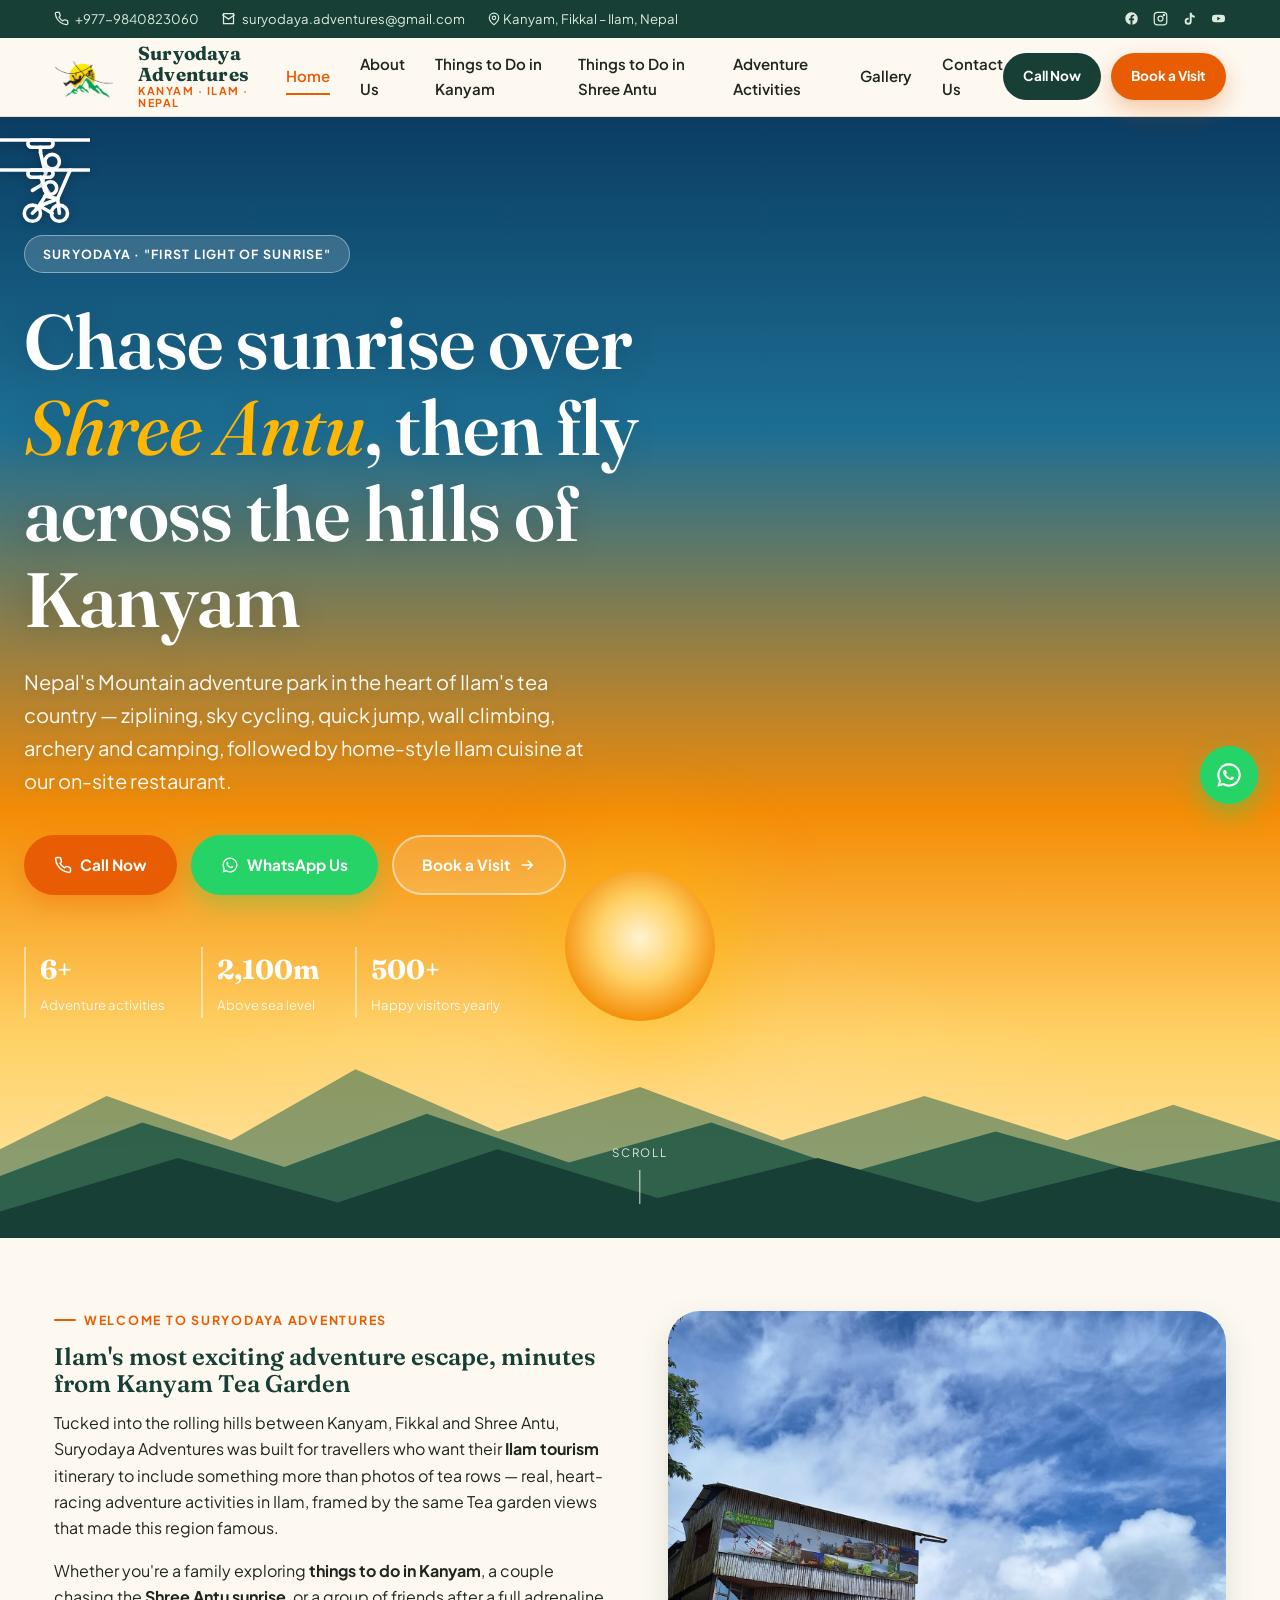
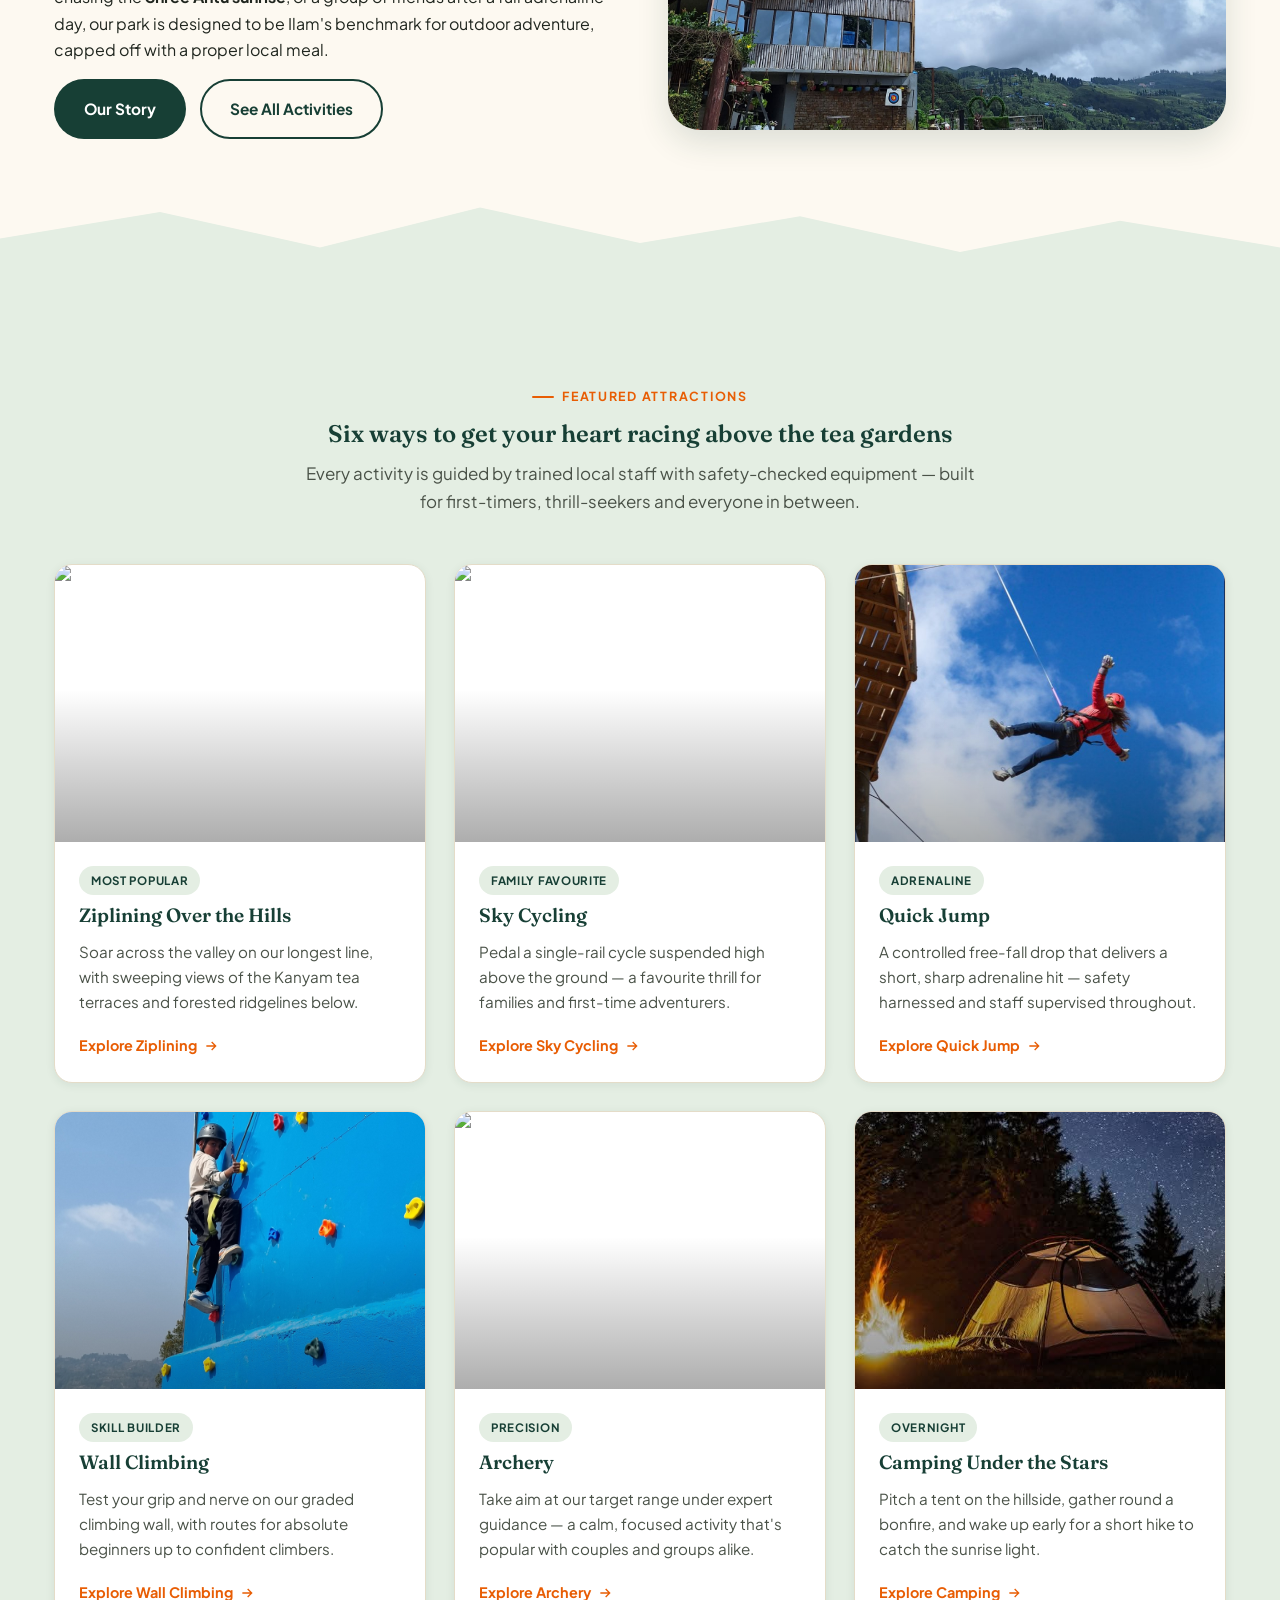
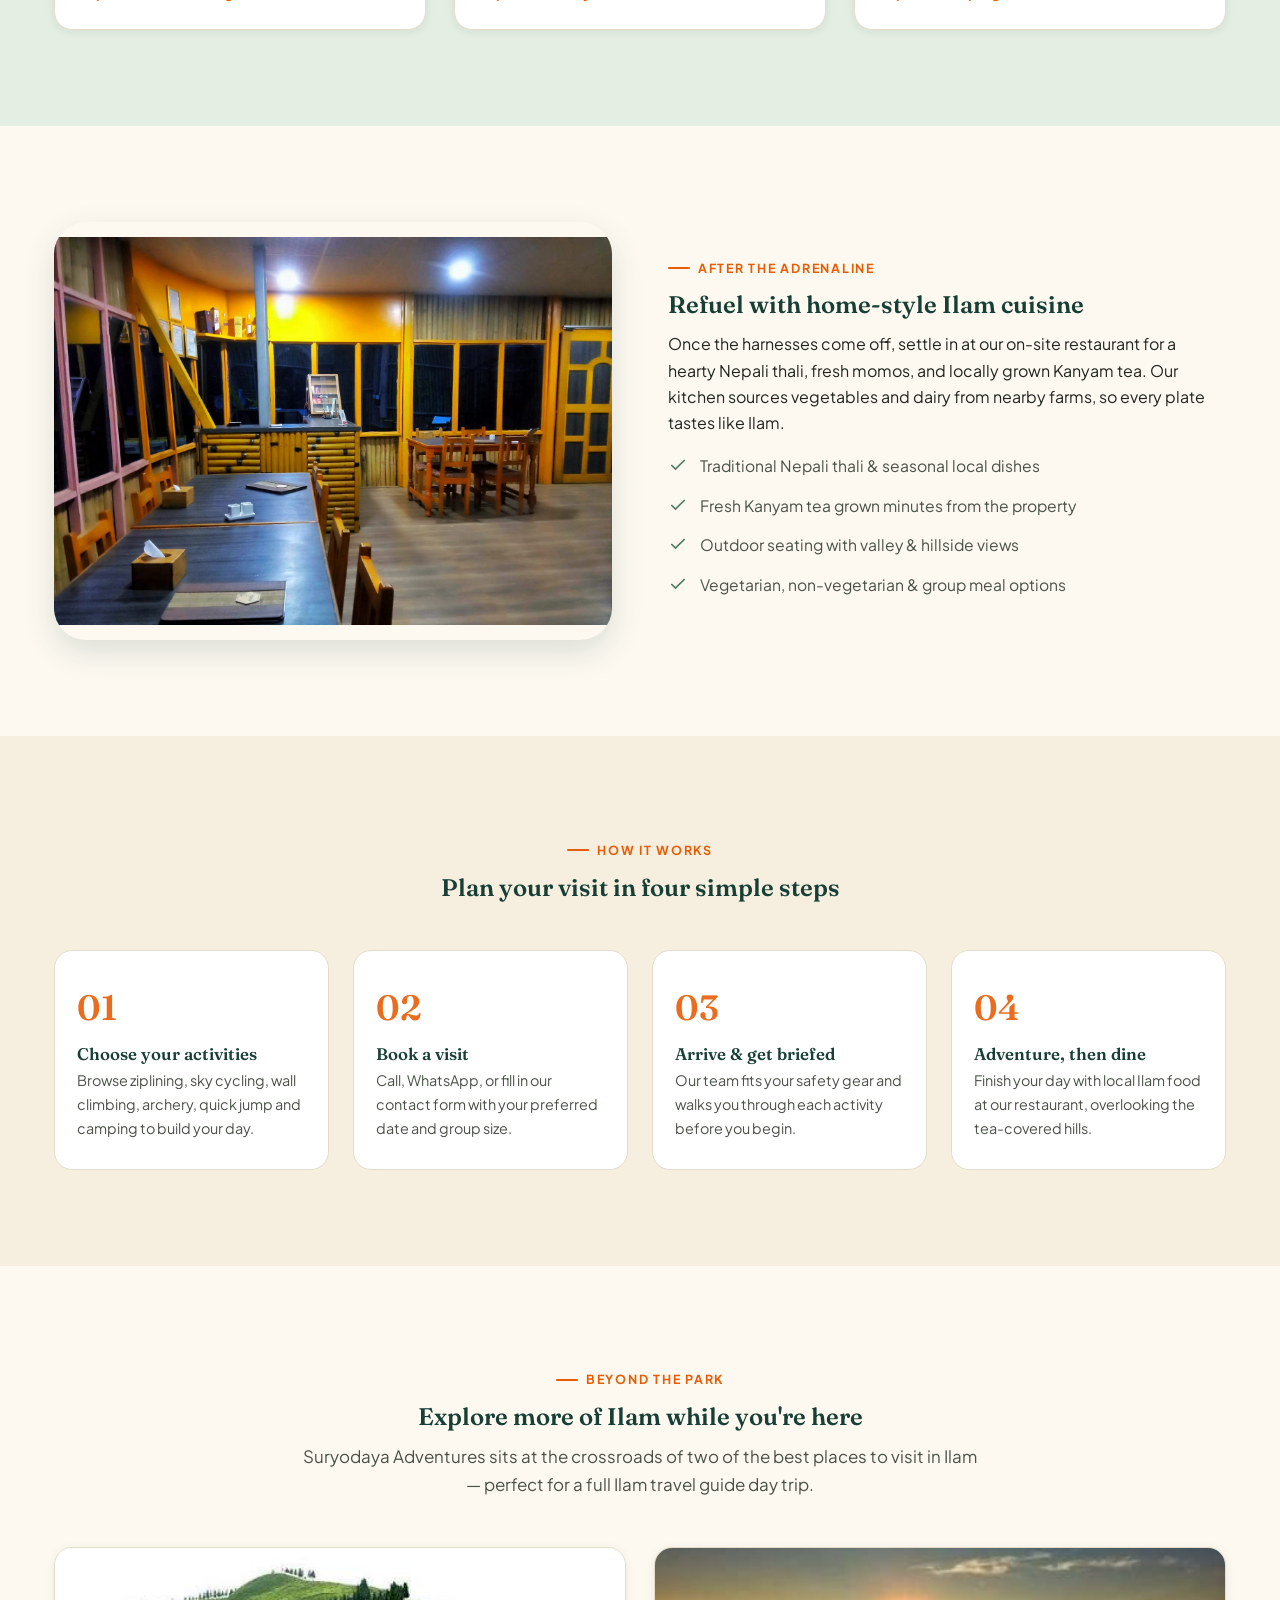
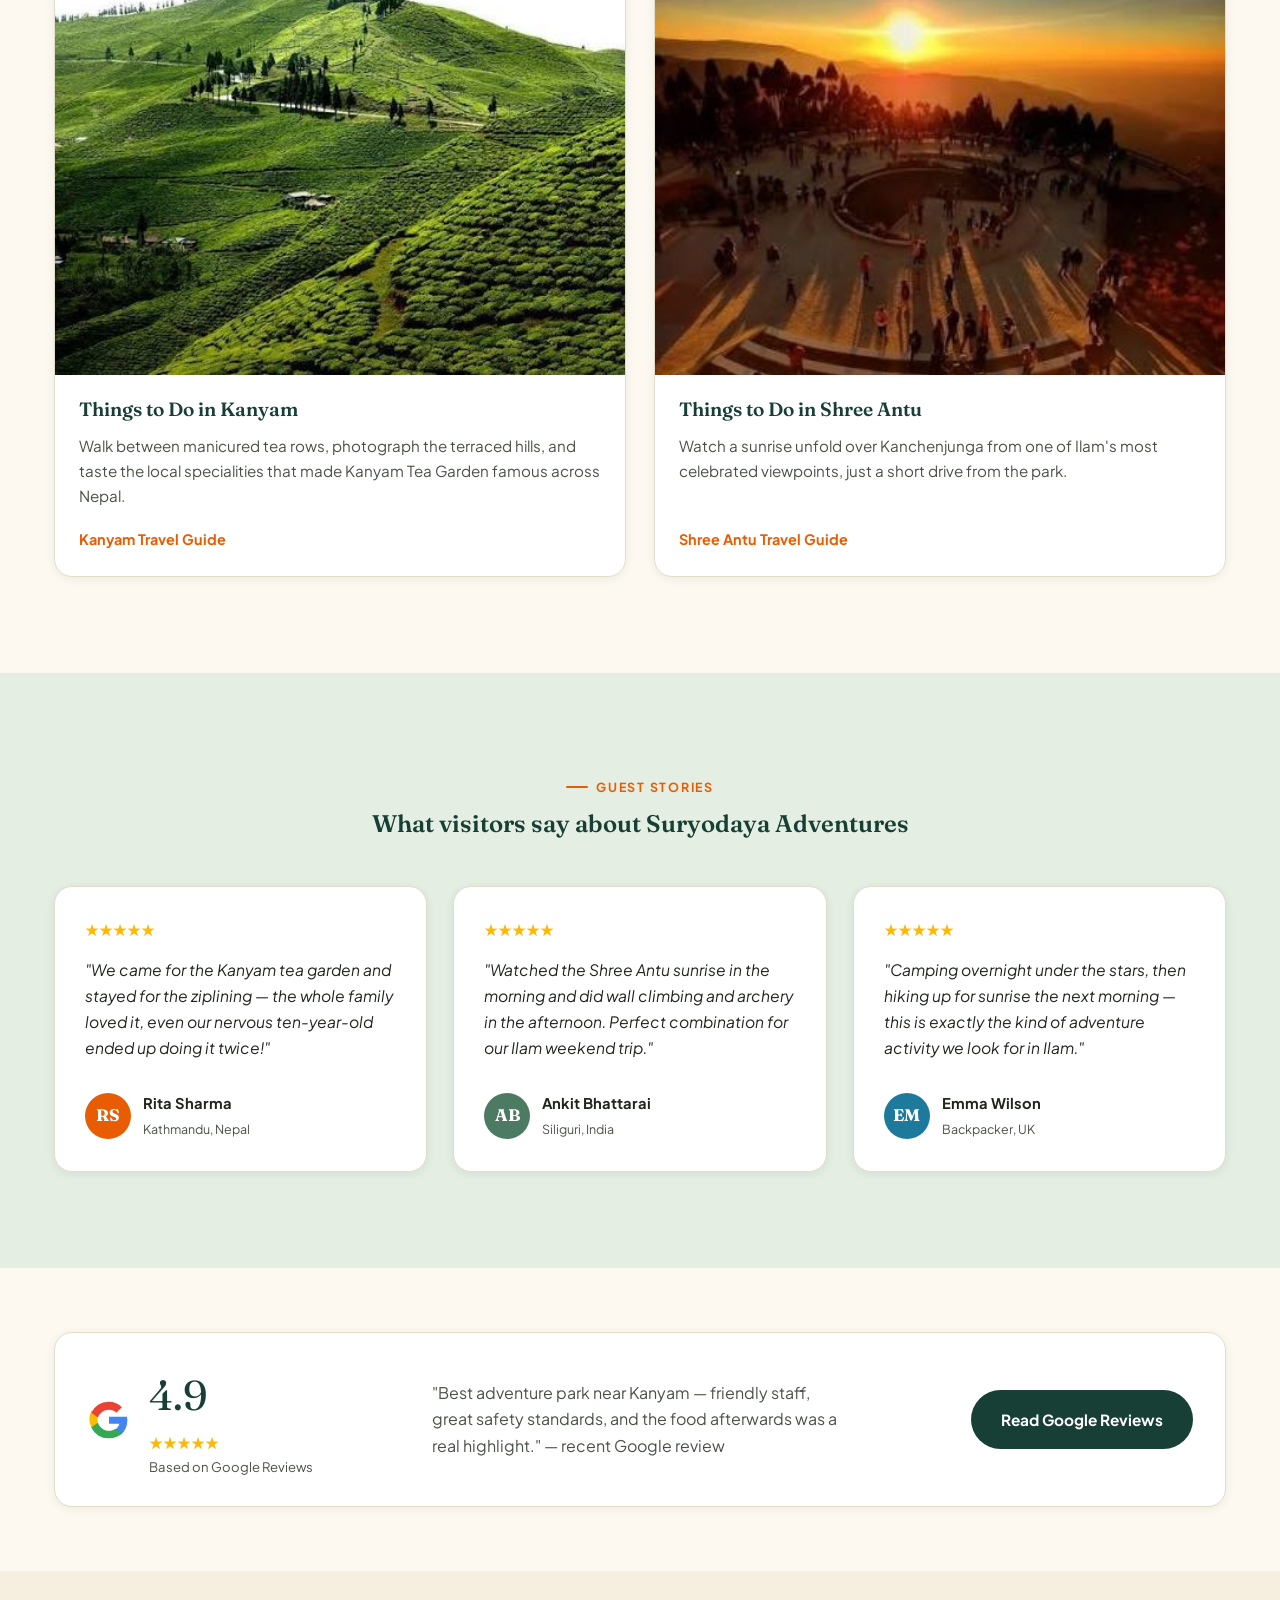
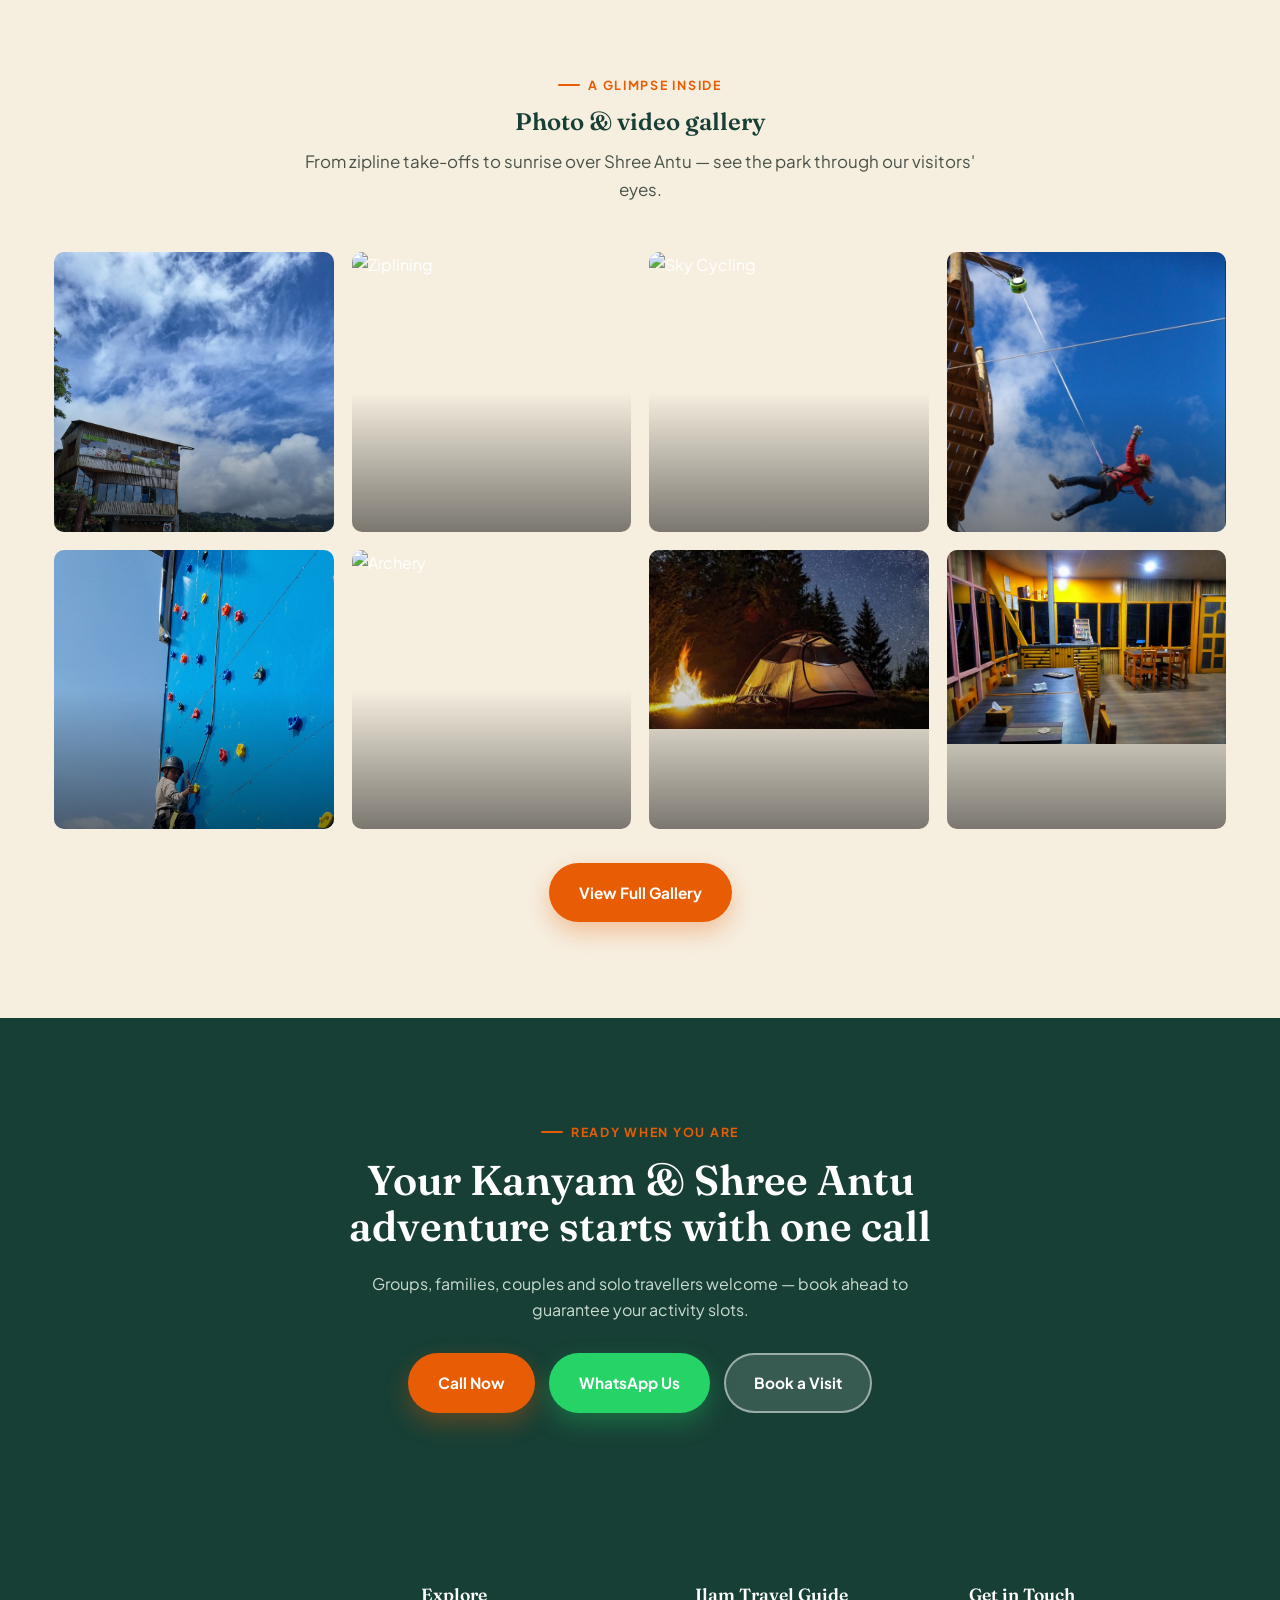
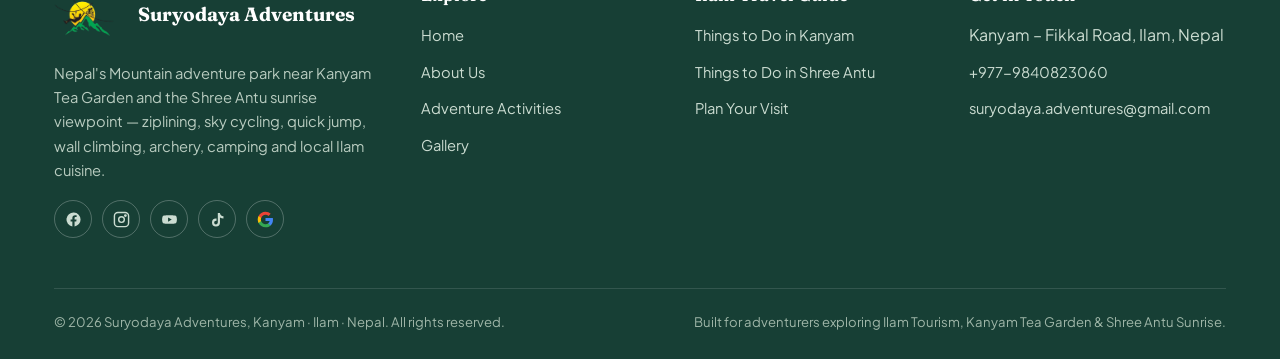
==== index.html @ 0169c782 "Add favicon and apple-touch-icon links Added multiple icon links for different sizes and types." ====
<!DOCTYPE html>
<html lang="en">
<head>
<meta charset="UTF-8">
<meta name="viewport" content="width=device-width, initial-scale=1.0">
<title>Suryodaya Adventures | Adventure Activities in Kanyam &amp; Ilam, Nepal</title>
<meta name="description" content="Suryodaya Adventures is Kanyam's adventure park near Shree Antu, Fikkal &amp; Ilam — ziplining, sky cycling, quick jump, wall climbing, archery, camping and local Ilam cuisine. Book your visit today.">
<meta name="keywords" content="Kanyam, Shree Antu, Things to do in Kanyam, Things to do in Shree Antu, Kanyam Tea Garden, Shree Antu Sunrise, Ilam Tourism, Ilam Travel Guide, Best Places to Visit in Ilam, Adventure Activities in Ilam">
<link rel="canonical" href="https://www.suryodayaadventures.com/index.html">
<meta property="og:type" content="website">
<meta property="og:title" content="Suryodaya Adventures | Ziplining, Camping &amp; Adventure Activities in Kanyam, Ilam">
<meta property="og:description" content="Nepal's Mountain adventure park near Kanyam Tea Garden and Shree Antu sunrise viewpoint. Ziplining, sky cycling, wall climbing, archery, camping and local cuisine.">
<meta property="og:image" content="images/og-cover.jpg">
<meta property="og:locale" content="en_US">
<meta name="theme-color" content="#173F35">
<link rel="icon" type="image/png" sizes="32x32" href="Logo.png">
<link rel="icon" type="image/png" sizes="16x16" href="Logo.png">
<link rel="apple-touch-icon" href="Logo.png">
<link rel="stylesheet" href="style.css">
<script type="application/ld+json">
{
  "@context": "https://schema.org",
  "@type": "TouristAttraction",
  "name": "Suryodaya Adventures",
  "description": "Adventure park near Kanyam offering ziplining, sky cycling, quick jump, wall climbing, archery and camping, with an on-site restaurant serving local Ilam cuisine.",
  "url": "https://www.suryodayaadventures.com/",
  "image": "https://www.suryodayaadventures.com/images/og-cover.jpg",
  "address": {
    "@type": "PostalAddress",
    "streetAddress": "Kanyam - Fikkal Road",
    "addressLocality": "Kanyam, Fikkal",
    "addressRegion": "Ilam",
    "postalCode": "57200",
    "addressCountry": "NP"
  },
  "telephone": "+977-9840823060",
  "sameAs": [
    "https://www.facebook.com/SZA.Ilam",
    "https://www.instagram.com/suryodaya_adventures/",
    "https://www.youtube.com/@suryodaya.adventures",
    "https://www.tiktok.com/@suryodayaadventure",
    "https://maps.app.goo.gl/yzUekhzRrkxqk5xPA"
  ]
}
</script>
</head>
<body>

<!-- ============ TOPBAR ============ -->
<div class="topbar">
  <div class="container">
    <div class="topbar-left">
      <a href="tel:+9779840823060"><svg viewBox="0 0 24 24" fill="none" stroke="currentColor" stroke-width="2"><path d="M22 16.92v3a2 2 0 0 1-2.18 2 19.79 19.79 0 0 1-8.63-3.07 19.5 19.5 0 0 1-6-6 19.79 19.79 0 0 1-3.07-8.67A2 2 0 0 1 4.11 2h3a2 2 0 0 1 2 1.72c.13.96.36 1.9.68 2.81a2 2 0 0 1-.45 2.11L8.09 9.91a16 16 0 0 0 6 6l1.27-1.27a2 2 0 0 1 2.11-.45c.91.32 1.85.55 2.81.68A2 2 0 0 1 22 16.92z"/></svg> +977-9840823060</a>
      <a href="mailto:suryodaya.adventures@gmail.com"><svg viewBox="0 0 24 24" fill="none" stroke="currentColor" stroke-width="2"><path d="M4 4h16v16H4z"/><path d="m22 6-10 7L2 6"/></svg> suryodaya.adventures@gmail.com</a>
      <span><svg viewBox="0 0 24 24" fill="none" stroke="currentColor" stroke-width="2" style="width:14px;height:14px;vertical-align:-2px;"><path d="M20 10c0 6-8 12-8 12s-8-6-8-12a8 8 0 0 1 16 0Z"/><circle cx="12" cy="10" r="3"/></svg> Kanyam, Fikkal – Ilam, Nepal</span>
    </div>
    <div class="topbar-social">
      <a href="https://www.facebook.com/SZA.Ilam" aria-label="Facebook" target="_blank" rel="noopener"><svg viewBox="0 0 24 24" fill="currentColor"><path d="M22 12a10 10 0 1 0-11.6 9.9v-7H7.9V12h2.5V9.8c0-2.5 1.5-3.9 3.8-3.9 1.1 0 2.2.2 2.2.2v2.4h-1.3c-1.2 0-1.6.8-1.6 1.6V12h2.8l-.4 2.9h-2.4v7A10 10 0 0 0 22 12Z"/></svg></a>
      <a href="https://www.instagram.com/suryodaya_adventures/" aria-label="Instagram" target="_blank" rel="noopener"><svg viewBox="0 0 24 24" fill="none" stroke="currentColor" stroke-width="2"><rect x="2" y="2" width="20" height="20" rx="5"/><circle cx="12" cy="12" r="4"/><circle cx="17.5" cy="6.5" r="1"/></svg></a>
      <a href="https://www.tiktok.com/@suryodayaadventure" aria-label="TikTok" target="_blank" rel="noopener"><svg viewBox="0 0 24 24" fill="currentColor"><path d="M16.6 5.82c-.7-.77-1.13-1.77-1.13-2.87h-3.02v13.44a2.6 2.6 0 0 1-2.6 2.5 2.6 2.6 0 0 1-2.6-2.6 2.6 2.6 0 0 1 2.6-2.6c.27 0 .53.04.78.11V10.7a5.6 5.6 0 0 0-.78-.05A5.63 5.63 0 0 0 4.24 16.3a5.63 5.63 0 0 0 5.63 5.63 5.63 5.63 0 0 0 5.63-5.63V9.02a8.44 8.44 0 0 0 4.93 1.58V7.58a5.6 5.6 0 0 1-3.83-1.76Z"/></svg></a>
      <a href="https://www.youtube.com/@suryodaya.adventures" aria-label="YouTube" target="_blank" rel="noopener"><svg viewBox="0 0 24 24" fill="currentColor"><path d="M22 8.6a3 3 0 0 0-2.1-2.1C18.1 6 12 6 12 6s-6.1 0-7.9.5A3 3 0 0 0 2 8.6 31 31 0 0 0 1.5 12a31 31 0 0 0 .5 3.4 3 3 0 0 0 2.1 2.1C6 18 12 18 12 18s6.1 0 7.9-.5a3 3 0 0 0 2.1-2.1 31 31 0 0 0 .5-3.4 31 31 0 0 0-.5-3.4ZM10 15V9l5.2 3-5.2 3Z"/></svg></a>
    </div>
  </div>
</div>

<!-- ============ NAV ============ -->
<header class="nav">
  <div class="container">
    <a href="index.html" class="brand">
      <img src="Logo.png
        " alt="Suryodaya Adventures Logo" class="brand-logo">
      <span class="brand-text"><strong>Suryodaya Adventures</strong><span>Kanyam · Ilam · Nepal</span></span>
    </a>
    <nav class="nav-links" id="nav-links">
      <a href="index.html">Home</a>
      <a href="about.html">About Us</a>
      <a href="kanyam.html">Things to Do in Kanyam</a>
      <a href="shree-antu.html">Things to Do in Shree Antu</a>
      <a href="activities.html">Adventure Activities</a>
      <a href="gallery.html">Gallery</a>
      <a href="contact.html">Contact Us</a>
    </nav>
    <div class="nav-cta">
      <a href="tel:+9779840823060" class="btn btn-dark btn-sm">Call Now</a>
      <a href="contact.html" class="btn btn-primary btn-sm">Book a Visit</a>
    </div>
    <button class="nav-toggle" id="nav-toggle" aria-label="Toggle menu" aria-expanded="false"><span></span><span></span><span></span></button>
  </div>
</header>

<!-- ============ HERO ============ -->
<section class="hero">
  <div class="hero-sun" aria-hidden="true"></div>
  
<div class="hero-zipline" aria-hidden="true">
  <div class="zipliner">
    <svg viewBox="0 0 100 70" width="90" height="63" fill="none" stroke="currentColor" stroke-width="4" stroke-linecap="round" stroke-linejoin="round">
      <line x1="0" y1="10" x2="100" y2="10"/>
      <path d="M35 10 h20 a3 3 0 0 1 0 8 h-20 a3 3 0 0 1 0 -8 z"/>
      <line x1="45" y1="18" x2="45" y2="24"/>
      <circle cx="58" cy="34" r="8"/>
      <path d="M53 41 L46 60"/>
      <path d="M50 45 L45 24"/>
      <path d="M46 60 L36 66"/>
      <path d="M46 60 L54 68"/>
    </svg>
  </div>

<div class="skycycler">
  <svg viewBox="0 0 100 70" width="90" height="63" fill="none" stroke="currentColor" stroke-width="4" stroke-linecap="round" stroke-linejoin="round">
    <line x1="0" y1="10" x2="100" y2="10"/>
    <path d="M35 10 h20 a3 3 0 0 1 0 8 h-20 a3 3 0 0 1 0 -8 z"/>
    <line x1="45" y1="18" x2="52" y2="32"/>
    <circle cx="56" cy="30" r="7"/>
    <path d="M52 36 L46 46"/>
    <path d="M50 39 L64 42"/>
    <path d="M46 46 L40 54"/>
    <path d="M44 50 L64 42"/>
    <path d="M44 50 L58 58"/>
    <line x1="64" y1="42" x2="78" y2="10"/>
    <circle cx="36" cy="58" r="9"/>
    <circle cx="66" cy="58" r="9"/>
    <path d="M36 58 L44 50"/>
    <path d="M66 58 L64 42"/>
  </svg>
</div>
  
  <div class="container">
    <div class="hero-content">
      <span class="hero-eyebrow">Suryodaya · "First Light of Sunrise"</span>
      <h1>Chase sunrise over <em>Shree Antu</em>, then fly across the hills of Kanyam</h1>
      <p class="hero-sub">Nepal's Mountain adventure park in the heart of Ilam's tea country — ziplining, sky cycling, quick jump, wall climbing, archery and camping, followed by home-style Ilam cuisine at our on-site restaurant.</p>
      <div class="cta-row">
        <a href="tel:+9779840823060" class="btn btn-primary">
          <svg viewBox="0 0 24 24" fill="none" stroke="currentColor" stroke-width="2"><path d="M22 16.92v3a2 2 0 0 1-2.18 2 19.79 19.79 0 0 1-8.63-3.07 19.5 19.5 0 0 1-6-6 19.79 19.79 0 0 1-3.07-8.67A2 2 0 0 1 4.11 2h3a2 2 0 0 1 2 1.72c.13.96.36 1.9.68 2.81a2 2 0 0 1-.45 2.11L8.09 9.91a16 16 0 0 0 6 6l1.27-1.27a2 2 0 0 1 2.11-.45c.91.32 1.85.55 2.81.68A2 2 0 0 1 22 16.92z"/></svg>
          Call Now
        </a>
        <a href="https://wa.me/9779840823060?text=Hi%20Suryodaya%20Adventures%2C%20I%27d%20like%20to%20book%20a%20visit." class="btn btn-whatsapp" target="_blank" rel="noopener">
          <svg viewBox="0 0 24 24" fill="currentColor"><path d="M12 2a10 10 0 0 0-8.6 15.1L2 22l5.1-1.3A10 10 0 1 0 12 2Zm0 18.2a8.2 8.2 0 0 1-4.2-1.2l-.3-.2-3 .8.8-2.9-.2-.3A8.2 8.2 0 1 1 12 20.2Zm4.5-6.1c-.2-.1-1.5-.7-1.7-.8-.2-.1-.4-.1-.6.1-.2.2-.7.8-.8 1-.1.1-.3.2-.5.1-.2-.1-1-.4-2-1.2-.7-.6-1.2-1.4-1.4-1.6-.1-.2 0-.4.1-.5.1-.1.2-.3.4-.4.1-.1.2-.2.2-.4.1-.1 0-.3 0-.4-.1-.1-.6-1.4-.8-1.9-.2-.5-.4-.4-.6-.4h-.5c-.2 0-.4.1-.6.3-.2.2-.8.8-.8 1.9s.8 2.2.9 2.4c.1.1 1.6 2.5 3.9 3.4.5.2 1 .4 1.3.5.5.2 1 .1 1.4.1.4-.1 1.5-.6 1.7-1.2.2-.6.2-1.1.1-1.2-.1-.1-.2-.2-.4-.3Z"/></svg>
          WhatsApp Us
        </a>
        <a href="contact.html" class="btn btn-ghost">
          Book a Visit
          <svg viewBox="0 0 24 24" fill="none" stroke="currentColor" stroke-width="2"><path d="M5 12h14M13 6l6 6-6 6"/></svg>
        </a>
      </div>
      <div class="hero-stats">
        <div><strong>6+</strong><span>Adventure activities</span></div>
        <div><strong>2,100m</strong><span>Above sea level</span></div>
        <div><strong>500+</strong><span>Happy visitors yearly</span></div>
      </div>
    </div>
  </div>
  <div class="hero-ridges" aria-hidden="true">
    <svg viewBox="0 0 1440 260" preserveAspectRatio="none"><path class="ridge-back" d="M0 160 L120 100 L260 150 L400 70 L560 140 L720 90 L880 150 L1040 100 L1200 150 L1320 110 L1440 150 L1440 260 L0 260 Z"/><path class="ridge-mid" d="M0 190 L160 130 L320 180 L480 120 L640 175 L800 130 L960 185 L1120 140 L1280 185 L1440 150 L1440 260 L0 260 Z"/><path class="ridge-front" d="M0 230 L200 170 L380 220 L560 160 L740 215 L920 170 L1100 220 L1260 180 L1440 220 L1440 260 L0 260 Z"/></svg>
  </div>
  <a href="#featured" class="scroll-cue"><span>Scroll</span><span class="dot"></span></a>
</section>

<!-- ============ INTRO STRIP ============ -->
<section class="section section--tight">
  <div class="container">
    <div class="split reveal">
      <div>
        <span class="eyebrow">Welcome to Suryodaya Adventures</span>
        <h2>Ilam's most exciting adventure escape, minutes from Kanyam Tea Garden</h2>
        <p>Tucked into the rolling hills between Kanyam, Fikkal and Shree Antu, Suryodaya Adventures was built for travellers who want their <strong>Ilam tourism</strong> itinerary to include something more than photos of tea rows — real, heart-racing adventure activities in Ilam, framed by the same Tea garden views that made this region famous.</p>
        <p>Whether you're a family exploring <strong>things to do in Kanyam</strong>, a couple chasing the <strong>Shree Antu sunrise</strong>, or a group of friends after a full adrenaline day, our park is designed to be Ilam's benchmark for outdoor adventure, capped off with a proper local meal.</p>
        <div class="cta-row">
          <a href="about.html" class="btn btn-dark">Our Story</a>
          <a href="activities.html" class="btn btn-outline" style="color:var(--forest);border-color:var(--forest);">See All Activities</a>
        </div>
      </div>
<div class="split-media">
    <img
        src="Image/Homepage.jpeg"
        alt="Suryodaya Adventures in Kanyam, Ilam"
        class="section-image">
</div>
    </div>
  </div>
</section>

<!-- ============ RIDGE DIVIDER ============ -->
<div class="ridge-divider" aria-hidden="true">
  <svg viewBox="0 0 1440 90" preserveAspectRatio="none"><path fill="#E4EEE3" d="M0 40 L180 10 L360 50 L540 5 L720 45 L900 15 L1080 55 L1260 20 L1440 50 L1440 90 L0 90 Z"/></svg>
</div>

<!-- ============ FEATURED ACTIVITIES ============ -->
<section class="section section--tea" id="featured">
  <div class="container">
    <div class="section-head center reveal">
      <span class="eyebrow" style="justify-content:center;">Featured Attractions</span>
      <h2>Six ways to get your heart racing above the tea gardens</h2>
      <p>Every activity is guided by trained local staff with safety-checked equipment — built for first-timers, thrill-seekers and everyone in between.</p>
    </div>
    <div class="grid grid-3">
      <div class="card reveal">
        <div class="media">
    <img src="Image/zipline.jpeg"
         alt="Ziplining at Suryodaya Adventures"
         class="card-image">
</div>
        <div class="card-body">
          <span class="badge">Most Popular</span>
          <h3>Ziplining Over the Hills</h3>
          <p>Soar across the valley on our longest line, with sweeping views of the Kanyam tea terraces and forested ridgelines below.</p>
          <a href="activities.html#ziplining" class="card-link">Explore Ziplining <svg viewBox="0 0 24 24" fill="none" stroke="currentColor" stroke-width="2"><path d="M5 12h14M13 6l6 6-6 6"/></svg></a>
        </div>
      </div>
      <div class="card reveal">
        <div class="media">
    <img src="Image/skycycle.jpeg"
         alt="Sky Cycling"
         class="card-image">
</div>
        <div class="card-body">
          <span class="badge">Family Favourite</span>
          <h3>Sky Cycling</h3>
          <p>Pedal a single-rail cycle suspended high above the ground — a favourite thrill for families and first-time adventurers.</p>
          <a href="activities.html#sky-cycling" class="card-link">Explore Sky Cycling <svg viewBox="0 0 24 24" fill="none" stroke="currentColor" stroke-width="2"><path d="M5 12h14M13 6l6 6-6 6"/></svg></a>
        </div>
      </div>
      <div class="card reveal">
        <div class="media">
    <img src="Image/bungee.jpeg"
         alt="Quick Jump Bungee"
         class="card-image">
</div>
        <div class="card-body">
          <span class="badge">Adrenaline</span>
          <h3>Quick Jump</h3>
          <p>A controlled free-fall drop that delivers a short, sharp adrenaline hit — safety harnessed and staff supervised throughout.</p>
          <a href="activities.html#quick-jump" class="card-link">Explore Quick Jump <svg viewBox="0 0 24 24" fill="none" stroke="currentColor" stroke-width="2"><path d="M5 12h14M13 6l6 6-6 6"/></svg></a>
        </div>
      </div>
      <div class="card reveal">
        <div class="media">
    <img src="Image/wallclimbing.jpeg"
         alt="Wall Climbing"
         class="card-image">
</div>
        <div class="card-body">
          <span class="badge">Skill Builder</span>
          <h3>Wall Climbing</h3>
          <p>Test your grip and nerve on our graded climbing wall, with routes for absolute beginners up to confident climbers.</p>
          <a href="activities.html#wall-climbing" class="card-link">Explore Wall Climbing <svg viewBox="0 0 24 24" fill="none" stroke="currentColor" stroke-width="2"><path d="M5 12h14M13 6l6 6-6 6"/></svg></a>
        </div>
      </div>
      <div class="card reveal">
        <div class="media">
    <img src="Image/archery.jpeg"
         alt="Archery"
         class="card-image">
</div>
        <div class="card-body">
          <span class="badge">Precision</span>
          <h3>Archery</h3>
          <p>Take aim at our target range under expert guidance — a calm, focused activity that's popular with couples and groups alike.</p>
          <a href="activities.html#archery" class="card-link">Explore Archery <svg viewBox="0 0 24 24" fill="none" stroke="currentColor" stroke-width="2"><path d="M5 12h14M13 6l6 6-6 6"/></svg></a>
        </div>
      </div>
      <div class="card reveal">
        <div class="media">
    <img src="Image/camping.jpeg"
         alt="Camping"
         class="card-image">
</div>
        <div class="card-body">
          <span class="badge">Overnight</span>
          <h3>Camping Under the Stars</h3>
          <p>Pitch a tent on the hillside, gather round a bonfire, and wake up early for a short hike to catch the sunrise light.</p>
          <a href="activities.html#camping" class="card-link">Explore Camping <svg viewBox="0 0 24 24" fill="none" stroke="currentColor" stroke-width="2"><path d="M5 12h14M13 6l6 6-6 6"/></svg></a>
        </div>
      </div>
    </div>
  </div>
</section>

<!-- ============ RESTAURANT STRIP ============ -->
<section class="section">
  <div class="container">
    <div class="split reveal">
<div class="split-media">
    <img
        src="Image/restaurant.jpg"
        alt="Restaurant at Suryodaya Adventures"
        class="section-image">
</div>
      <div>
        <span class="eyebrow">After the Adrenaline</span>
        <h2>Refuel with home-style Ilam cuisine</h2>
        <p>Once the harnesses come off, settle in at our on-site restaurant for a hearty Nepali thali, fresh momos, and locally grown Kanyam tea. Our kitchen sources vegetables and dairy from nearby farms, so every plate tastes like Ilam.</p>
        <ul class="tick-list">
          <li><svg viewBox="0 0 24 24" fill="none" stroke="currentColor" stroke-width="2"><path d="M20 6 9 17l-5-5"/></svg> Traditional Nepali thali &amp; seasonal local dishes</li>
          <li><svg viewBox="0 0 24 24" fill="none" stroke="currentColor" stroke-width="2"><path d="M20 6 9 17l-5-5"/></svg> Fresh Kanyam tea grown minutes from the property</li>
          <li><svg viewBox="0 0 24 24" fill="none" stroke="currentColor" stroke-width="2"><path d="M20 6 9 17l-5-5"/></svg> Outdoor seating with valley &amp; hillside views</li>
          <li><svg viewBox="0 0 24 24" fill="none" stroke="currentColor" stroke-width="2"><path d="M20 6 9 17l-5-5"/></svg> Vegetarian, non-vegetarian &amp; group meal options</li>
        </ul>
      </div>
    </div>
  </div>
</section>

<!-- ============ PLAN YOUR VISIT (real sequence) ============ -->
<section class="section section--cream2">
  <div class="container">
    <div class="section-head center reveal">
      <span class="eyebrow" style="justify-content:center;">How It Works</span>
      <h2>Plan your visit in four simple steps</h2>
    </div>
    <div class="steps reveal">
      <div class="step"><div class="step-num">01</div><h4>Choose your activities</h4><p>Browse ziplining, sky cycling, wall climbing, archery, quick jump and camping to build your day.</p></div>
      <div class="step"><div class="step-num">02</div><h4>Book a visit</h4><p>Call, WhatsApp, or fill in our contact form with your preferred date and group size.</p></div>
      <div class="step"><div class="step-num">03</div><h4>Arrive &amp; get briefed</h4><p>Our team fits your safety gear and walks you through each activity before you begin.</p></div>
      <div class="step"><div class="step-num">04</div><h4>Adventure, then dine</h4><p>Finish your day with local Ilam food at our restaurant, overlooking the tea-covered hills.</p></div>
    </div>
  </div>
</section>

<!-- ============ EXPLORE NEARBY ============ -->
<section class="section">
  <div class="container">
    <div class="section-head center reveal">
      <span class="eyebrow" style="justify-content:center;">Beyond the Park</span>
      <h2>Explore more of Ilam while you're here</h2>
      <p>Suryodaya Adventures sits at the crossroads of two of the best places to visit in Ilam — perfect for a full Ilam travel guide day trip.</p>
    </div>
    <div class="grid grid-2 reveal">
<div class="card">
    <div class="media">
        <img src="Image/kanyam.jpg"
             alt="Kanyam Tea Garden"
             class="card-image">
    </div>

    <div class="card-body">
        <h3>Things to Do in Kanyam</h3>
        <p>Walk between manicured tea rows, photograph the terraced hills, and taste the local specialities that made Kanyam Tea Garden famous across Nepal.</p>

        <a href="kanyam.html" class="card-link">
            Kanyam Travel Guide
        </a>
    </div>
</div>
      <div class="card">
    <div class="media">
        <img src="Image/shreeantu.jpg"
             alt="Shree Antu Sunrise"
             class="card-image">
    </div>

    <div class="card-body">
        <h3>Things to Do in Shree Antu</h3>
        <p>Watch a sunrise unfold over Kanchenjunga from one of Ilam's most celebrated viewpoints, just a short drive from the park.</p>

        <a href="shree-antu.html" class="card-link">
            Shree Antu Travel Guide
        </a>
    </div>
</div>
        </div>
      </div>
    </div>
  </div>
</section>

<!-- ============ TESTIMONIALS ============ -->
<section class="section section--tea">
  <div class="container">
    <div class="section-head center reveal">
      <span class="eyebrow" style="justify-content:center;">Guest Stories</span>
      <h2>What visitors say about Suryodaya Adventures</h2>
    </div>
    <div class="testi-track reveal">
      <div class="testi">
        <div class="stars">★★★★★</div>
        <p>"We came for the Kanyam tea garden and stayed for the ziplining — the whole family loved it, even our nervous ten-year-old ended up doing it twice!"</p>
        <div class="testi-who">
          <div class="testi-avatar" style="background:var(--sunrise);">RS</div>
          <div><strong>Rita Sharma</strong><span>Kathmandu, Nepal</span></div>
        </div>
      </div>
      <div class="testi">
        <div class="stars">★★★★★</div>
        <p>"Watched the Shree Antu sunrise in the morning and did wall climbing and archery in the afternoon. Perfect combination for our Ilam weekend trip."</p>
        <div class="testi-who">
          <div class="testi-avatar" style="background:var(--tea);">AB</div>
          <div><strong>Ankit Bhattarai</strong><span>Siliguri, India</span></div>
        </div>
      </div>
      <div class="testi">
        <div class="stars">★★★★★</div>
        <p>"Camping overnight under the stars, then hiking up for sunrise the next morning — this is exactly the kind of adventure activity we look for in Ilam."</p>
        <div class="testi-who">
          <div class="testi-avatar" style="background:var(--sky);">EM</div>
          <div><strong>Emma Wilson</strong><span>Backpacker, UK</span></div>
        </div>
      </div>
    </div>
  </div>
</section>

<!-- ============ GOOGLE REVIEWS ============ -->
<section class="section section--tight">
  <div class="container">
    <div class="reviews-strip reveal">
      <div class="reviews-score">
        <svg width="44" height="44" viewBox="0 0 24 24"><path fill="#4285F4" d="M22 12.2c0-.8-.1-1.4-.2-2H12v3.9h5.6c-.2 1.3-1 2.4-2.2 3.1v2.6h3.5c2-1.9 3.1-4.6 3.1-7.6Z"/><path fill="#34A853" d="M12 22c2.9 0 5.4-1 7.1-2.6l-3.5-2.6c-1 .7-2.2 1.1-3.6 1.1-2.8 0-5.2-1.9-6-4.4H2.4v2.7A10 10 0 0 0 12 22Z"/><path fill="#FBBC05" d="M6 13.5a6 6 0 0 1 0-3.8V7H2.4a10 10 0 0 0 0 9l3.6-2.5Z"/><path fill="#EA4335" d="M12 6.4c1.5 0 2.9.5 4 1.6l3-3A9.9 9.9 0 0 0 12 2a10 10 0 0 0-9.6 6l3.6 2.7c.8-2.5 3.2-4.3 6-4.3Z"/></svg>
        <div>
          <div class="num">4.9</div>
          <div class="stars">★★★★★</div>
          <small>Based on Google Reviews</small>
        </div>
      </div>
      <p style="max-width:420px;margin:0;color:var(--ink-soft);">"Best adventure park near Kanyam — friendly staff, great safety standards, and the food afterwards was a real highlight." — recent Google review</p>
      <a href="https://maps.app.goo.gl/yzUekhzRrkxqk5xPA" target="_blank" rel="noopener" class="btn btn-dark">Read Google Reviews</a>
    </div>
  </div>
</section>

<!-- ============ GALLERY PREVIEW ============ -->
<section class="section section--cream2">
  <div class="container">
    <div class="section-head center reveal">
      <span class="eyebrow" style="justify-content:center;">A Glimpse Inside</span>
      <h2>Photo &amp; video gallery</h2>
      <p>From zipline take-offs to sunrise over Shree Antu — see the park through our visitors' eyes.</p>
    </div>
<div class="gallery-grid reveal">

    <div class="gallery-item">
        <img src="Image/Homepage.jpeg" alt="Suryodaya Adventures">
    </div>

    <div class="gallery-item">
        <img src="Image/zipline.jpeg" alt="Ziplining">
    </div>

    <div class="gallery-item">
        <img src="Image/skycycle.jpeg" alt="Sky Cycling">
    </div>

    <div class="gallery-item">
        <img src="Image/bungee.jpeg" alt="Quick Jump">
    </div>

    <div class="gallery-item">
        <img src="Image/wallclimbing.jpeg" alt="Wall Climbing">
    </div>

    <div class="gallery-item">
        <img src="Image/archery.jpeg" alt="Archery">
    </div>

    <div class="gallery-item">
        <img src="Image/camping.jpeg" alt="Camping">
    </div>

    <div class="gallery-item">
        <img src="Image/restaurant.jpg" alt="Restaurant">
    </div>

</div>
    <div class="text-center" style="margin-top:34px;">
      <a href="gallery.html" class="btn btn-primary">View Full Gallery</a>
    </div>
  </div>
</section>

<!-- ============ FINAL CTA ============ -->
<section class="section section--forest">
  <div class="container text-center reveal">
    <span class="eyebrow" style="justify-content:center;">Ready When You Are</span>
    <h2 style="font-size:clamp(1.8rem,4vw,2.6rem);max-width:700px;margin-left:auto;margin-right:auto;">Your Kanyam &amp; Shree Antu adventure starts with one call</h2>
    <p style="max-width:560px;margin:0 auto 30px;color:#CBDCD1;">Groups, families, couples and solo travellers welcome — book ahead to guarantee your activity slots.</p>
    <div class="cta-row" style="justify-content:center;">
      <a href="tel:+9779840823060" class="btn btn-primary">Call Now</a>
      <a href="https://wa.me/9779840823060" target="_blank" rel="noopener" class="btn btn-whatsapp">WhatsApp Us</a>
      <a href="contact.html" class="btn btn-ghost">Book a Visit</a>
    </div>
  </div>
</section>

<!-- ============ FOOTER ============ -->
<footer class="footer">
  <div class="container">
    <div class="footer-grid">
      <div>
        <div class="footer-brand">
          <img src="Logo.png" alt="Suryodaya Adventures Logo" class="brand-logo">
          <strong>Suryodaya Adventures</strong>
        </div>
        <p>Nepal's Mountain adventure park near Kanyam Tea Garden and the Shree Antu sunrise viewpoint — ziplining, sky cycling, quick jump, wall climbing, archery, camping and local Ilam cuisine.</p>
        <div class="footer-social">
          <a href="https://www.facebook.com/SZA.Ilam" target="_blank" rel="noopener" aria-label="Facebook"><svg viewBox="0 0 24 24" fill="currentColor"><path d="M22 12a10 10 0 1 0-11.6 9.9v-7H7.9V12h2.5V9.8c0-2.5 1.5-3.9 3.8-3.9 1.1 0 2.2.2 2.2.2v2.4h-1.3c-1.2 0-1.6.8-1.6 1.6V12h2.8l-.4 2.9h-2.4v7A10 10 0 0 0 22 12Z"/></svg></a>
          <a href="https://www.instagram.com/suryodaya_adventures/" target="_blank" rel="noopener" aria-label="Instagram"><svg viewBox="0 0 24 24" fill="none" stroke="currentColor" stroke-width="2"><rect x="2" y="2" width="20" height="20" rx="5"/><circle cx="12" cy="12" r="4"/><circle cx="17.5" cy="6.5" r="1"/></svg></a>
          <a href="https://www.youtube.com/@suryodaya.adventures" target="_blank" rel="noopener" aria-label="YouTube"><svg viewBox="0 0 24 24" fill="currentColor"><path d="M22 8.6a3 3 0 0 0-2.1-2.1C18.1 6 12 6 12 6s-6.1 0-7.9.5A3 3 0 0 0 2 8.6 31 31 0 0 0 1.5 12a31 31 0 0 0 .5 3.4 3 3 0 0 0 2.1 2.1C6 18 12 18 12 18s6.1 0 7.9-.5a3 3 0 0 0 2.1-2.1 31 31 0 0 0 .5-3.4 31 31 0 0 0-.5-3.4ZM10 15V9l5.2 3-5.2 3Z"/></svg></a>
          <a href="https://www.tiktok.com/@suryodayaadventure" target="_blank" rel="noopener" aria-label="TikTok"><svg viewBox="0 0 24 24" fill="currentColor"><path d="M16.6 5.82c-.7-.77-1.13-1.77-1.13-2.87h-3.02v13.44a2.6 2.6 0 0 1-2.6 2.5 2.6 2.6 0 0 1-2.6-2.6 2.6 2.6 0 0 1 2.6-2.6c.27 0 .53.04.78.11V10.7a5.6 5.6 0 0 0-.78-.05A5.63 5.63 0 0 0 4.24 16.3a5.63 5.63 0 0 0 5.63 5.63 5.63 5.63 0 0 0 5.63-5.63V9.02a8.44 8.44 0 0 0 4.93 1.58V7.58a5.6 5.6 0 0 1-3.83-1.76Z"/></svg></a>
          <a href="https://maps.app.goo.gl/yzUekhzRrkxqk5xPA" target="_blank" rel="noopener" aria-label="Read Google Reviews"> <svg viewBox="0 0 24 24" width="24" height="24" xmlns="http://w3.org"><path d="M22.56 12.25c0-.78-.07-1.53-.2-2.25H12v4.26h5.92c-.26 1.37-1.04 2.53-2.21 3.31v2.77h3.57c2.08-1.92 3.28-4.74 3.28-8.09z" fill="#4285F4"/><path d="M12 23c2.97 0 5.46-.98 7.28-2.66l-3.57-2.77c-.98.66-2.23 1.06-3.71 1.06-2.86 0-5.29-1.93-6.16-4.53H2.18v2.84C3.99 20.53 7.7 23 12 23z" fill="#34A853"/>
          <path d="M5.84 14.09c-.22-.66-.35-1.36-.35-2.09s.13-1.43.35-2.09V7.06H2.18C1.43 8.55 1 10.22 1 12s.43 3.45 1.18 4.94l2.85-2.22.81-.63z" fill="#FBBC05"/><path d="M12 5.38c1.62 0 3.06.56 4.21 1.64l3.15-3.15C17.45 2.09 14.97 1 12 1 7.7 1 3.99 3.47 2.18 7.06l3.66 2.84c.87-2.6 3.3-4.52 6.16-4.52z" fill="#EA4335"/></svg></a>
        </div>
      </div>
      <div>
        <h4>Explore</h4>
        <ul class="footer-links">
          <li><a href="index.html">Home</a></li>
          <li><a href="about.html">About Us</a></li>
          <li><a href="activities.html">Adventure Activities</a></li>
          <li><a href="gallery.html">Gallery</a></li>
        </ul>
      </div>
      <div>
        <h4>Ilam Travel Guide</h4>
        <ul class="footer-links">
          <li><a href="kanyam.html">Things to Do in Kanyam</a></li>
          <li><a href="shree-antu.html">Things to Do in Shree Antu</a></li>
          <li><a href="contact.html">Plan Your Visit</a></li>
        </ul>
      </div>
      <div>
        <h4>Get in Touch</h4>
        <ul class="footer-links">
          <li>Kanyam – Fikkal Road, Ilam, Nepal</li>
          <li><a href="tel:+9779840823060">+977-9840823060</a></li>
          <li><a href="mailto:suryodaya.adventures@gmail.com">suryodaya.adventures@gmail.com</a></li>
        </ul>
      </div>
    </div>
    <div class="footer-bottom">
      <span>© <span id="year"></span> Suryodaya Adventures, Kanyam · Ilam · Nepal. All rights reserved.</span>
      <span>Built for adventurers exploring Ilam Tourism, Kanyam Tea Garden &amp; Shree Antu Sunrise.</span>
    </div>
  </div>
</footer>

<a href="https://wa.me/9779840823060" target="_blank" rel="noopener" class="float-whatsapp" aria-label="Chat on WhatsApp">
  <svg viewBox="0 0 24 24" fill="currentColor"><path d="M12 2a10 10 0 0 0-8.6 15.1L2 22l5.1-1.3A10 10 0 1 0 12 2Zm0 18.2a8.2 8.2 0 0 1-4.2-1.2l-.3-.2-3 .8.8-2.9-.2-.3A8.2 8.2 0 1 1 12 20.2Zm4.5-6.1c-.2-.1-1.5-.7-1.7-.8-.2-.1-.4-.1-.6.1-.2.2-.7.8-.8 1-.1.1-.3.2-.5.1-.2-.1-1-.4-2-1.2-.7-.6-1.2-1.4-1.4-1.6-.1-.2 0-.4.1-.5.1-.1.2-.3.4-.4.1-.1.2-.2.2-.4.1-.1 0-.3 0-.4-.1-.1-.6-1.4-.8-1.9-.2-.5-.4-.4-.6-.4h-.5c-.2 0-.4.1-.6.3-.2.2-.8.8-.8 1.9s.8 2.2.9 2.4c.1.1 1.6 2.5 3.9 3.4.5.2 1 .4 1.3.5.5.2 1 .1 1.4.1.4-.1 1.5-.6 1.7-1.2.2-.6.2-1.1.1-1.2-.1-.1-.2-.2-.4-.3Z"/></svg>
</a>

<div class="mobile-call-bar">
  <a href="tel:+9779840823060" class="btn btn-dark btn-sm">Call Now</a>
  <a href="https://wa.me/9779840823060" target="_blank" rel="noopener" class="btn btn-whatsapp btn-sm">WhatsApp</a>
  <a href="contact.html" class="btn btn-primary btn-sm">Book Visit</a>
</div>

<script src="script.js"></script>
</body>
</html>
---- style.css ----
/* ==========================================================================
   Suryodaya Adventures — stylesheet
   Design language: Ilam tea-garden greens + Himalayan sunrise gold/orange.
   Signature motif: the layered "ridgeline" divider (mountains + rising sun)
   used between sections, echoing Shree Antu's sunrise and the Kanyam hills.
   ========================================================================== */

/* ---- Fonts ---- */
@import url('https://fonts.googleapis.com/css2?family=Fraunces:ital,opsz,wght@0,9..144,300;0,9..144,400;0,9..144,500;0,9..144,600;0,9..144,700;0,9..144,900;1,9..144,400;1,9..144,500&family=Plus+Jakarta+Sans:ital,wght@0,400;0,500;0,600;0,700;0,800;1,400&display=swap');

/* ---- Design tokens ---- */
:root{
  /* colour: tea-garden greens */
  --forest:#173F35;
  --forest-2:#1F5745;
  --tea:#4C7A63;
  --tea-light:#8FB69B;
  --tea-pale:#E4EEE3;

  /* colour: sunrise over Shree Antu */
  --sunrise:#E85D04;
  --sunrise-2:#F48C06;
  --gold:#FFB703;
  --dawn-pink:#F2A65A;

  /* colour: mountain sky */
  --sky-deep:#0B3D63;
  --sky:#1D7A9C;
  --mist:#8FCFE0;

  /* neutrals */
  --cream:#FDF9F1;
  --cream-2:#F6EFE0;
  --paper:#FFFFFF;
  --ink:#20261F;
  --ink-soft:#4A5248;
  --line:#E4DCC8;

  --font-display:'Fraunces', 'Georgia', serif;
  --font-body:'Plus Jakarta Sans', 'Segoe UI', sans-serif;

  --radius-sm:10px;
  --radius-md:18px;
  --radius-lg:32px;

  --shadow-sm:0 2px 10px rgba(23,63,53,0.08);
  --shadow-md:0 12px 32px rgba(23,63,53,0.14);
  --shadow-lg:0 24px 60px rgba(23,63,53,0.22);

  --container:1220px;
  --nav-h:78px;
}

*,*::before,*::after{box-sizing:border-box;}
html{scroll-behavior:smooth;}
@media (prefers-reduced-motion: reduce){
  html{scroll-behavior:auto;}
  *,*::before,*::after{animation-duration:0.001ms !important;animation-iteration-count:1 !important;transition-duration:0.001ms !important;scroll-behavior:auto !important;}
}

body{
  margin:0;
  font-family:var(--font-body);
  color:var(--ink);
  background:var(--cream);
  line-height:1.65;
  -webkit-font-smoothing:antialiased;
  overflow-x:hidden;
}

img{max-width:100%;display:block;}
a{color:inherit;text-decoration:none;}
ul{margin:0;padding:0;list-style:none;}
button{font-family:inherit;cursor:pointer;}
h1,h2,h3,h4{font-family:var(--font-display);color:var(--forest);margin:0 0 .5em;line-height:1.12;font-weight:600;}
p{margin:0 0 1em;}

.container{
  width:100%;
  max-width:var(--container);
  margin:0 auto;
  padding:0 24px;
}

.eyebrow{
  display:inline-flex;
  align-items:center;
  gap:8px;
  font-family:var(--font-body);
  font-weight:700;
  font-size:.78rem;
  letter-spacing:.14em;
  text-transform:uppercase;
  color:var(--sunrise);
  margin-bottom:14px;
}
.eyebrow::before{
  content:"";
  width:22px;height:2px;
  background:var(--sunrise);
  border-radius:2px;
}

.section{padding:96px 0;}
.section--tight{padding:64px 0;}
.section--tea{background:var(--tea-pale);}
.section--forest{background:var(--forest);color:#EDF3EA;}
.section--forest h2,.section--forest h3{color:#fff;}
.section--cream2{background:var(--cream-2);}

.section-head{max-width:680px;margin:0 0 48px;}
.section-head.center{margin-left:auto;margin-right:auto;text-align:center;}
.section-head p{color:var(--ink-soft);font-size:1.06rem;}

/* ---- Buttons ---- */
.btn{
  display:inline-flex;
  align-items:center;
  justify-content:center;
  gap:8px;
  padding:15px 28px;
  border-radius:999px;
  font-weight:700;
  font-size:.96rem;
  border:2px solid transparent;
  transition:transform .25s ease, box-shadow .25s ease, background .25s ease, color .25s ease, border-color .25s ease;
  white-space:nowrap;
}
.btn svg{width:18px;height:18px;flex-shrink:0;}
.btn:focus-visible{outline:3px solid var(--gold);outline-offset:2px;}
.btn-primary{background:var(--sunrise);color:#fff;box-shadow:0 10px 24px rgba(232,93,4,.32);}
.btn-primary:hover{background:var(--sunrise-2);transform:translateY(-2px);box-shadow:0 14px 28px rgba(232,93,4,.4);}
.btn-whatsapp{background:#25D366;color:#fff;box-shadow:0 10px 24px rgba(37,211,102,.3);}
.btn-whatsapp:hover{background:#1EBE5A;transform:translateY(-2px);}
.btn-outline{background:transparent;border-color:currentColor;color:inherit;}
.btn-outline:hover{background:rgba(255,255,255,.12);transform:translateY(-2px);}
.btn-ghost{background:rgba(255,255,255,.14);border-color:rgba(255,255,255,.5);color:#fff;backdrop-filter:blur(6px);}
.btn-ghost:hover{background:rgba(255,255,255,.24);transform:translateY(-2px);}
.btn-dark{background:var(--forest);color:#fff;}
.btn-dark:hover{background:var(--forest-2);transform:translateY(-2px);}
.btn-sm{padding:10px 18px;font-size:.85rem;}
.btn-block{width:100%;}

.cta-row{display:flex;flex-wrap:wrap;gap:14px;}

/* ---- Top utility bar ---- */
.topbar{
  background:var(--forest);
  color:#DCEAE0;
  font-size:.82rem;
}
.topbar .container{
  display:flex;align-items:center;justify-content:space-between;
  padding-top:8px;padding-bottom:8px;
  gap:12px;flex-wrap:wrap;
}
.topbar a{display:inline-flex;align-items:center;gap:6px;transition:color .2s;}
.topbar a:hover{color:var(--gold);}
.topbar-left{display:flex;gap:22px;flex-wrap:wrap;}
.topbar-social{display:flex;gap:14px;}
.topbar svg{width:15px;height:15px;}

/* ---- Nav ---- */
.nav{
  position:sticky;top:0;z-index:200;
  background:rgba(253,249,241,.92);
  backdrop-filter:blur(10px);
  border-bottom:1px solid var(--line);
}
.nav .container{
  display:flex;align-items:center;justify-content:space-between;
  height:var(--nav-h);
}
.brand{display:flex;align-items:center;gap:12px;}
.brand-logo {width: 60px;height: 60px;object-fit: contain;margin-right: 12px;}
.brand-mark{width:44px;height:44px;flex-shrink:0;}
.brand-text{display:flex;flex-direction:column;line-height:1.1;}
.brand-text strong{font-family:var(--font-display);font-size:1.18rem;color:var(--forest);letter-spacing:.01em;}
.brand-text span{font-size:.68rem;letter-spacing:.14em;text-transform:uppercase;color:var(--sunrise);font-weight:700;}

.nav-links{display:flex;align-items:center;gap:30px;}
.nav-links a{
  font-weight:600;font-size:.94rem;color:var(--ink);
  position:relative;padding:6px 0;
}
.nav-links a::after{
  content:"";position:absolute;left:0;bottom:0;height:2px;width:0;
  background:var(--sunrise);transition:width .25s ease;
}
.nav-links a:hover::after,.nav-links a.active::after{width:100%;}
.nav-links a.active{color:var(--sunrise);}
.nav-cta{display:flex;align-items:center;gap:10px;}

.nav-toggle{
  display:none;flex-direction:column;justify-content:center;gap:5px;
  width:42px;height:42px;border:1px solid var(--line);border-radius:10px;
  background:#fff;
}
.nav-toggle span{display:block;width:20px;height:2px;background:var(--forest);margin:0 auto;transition:transform .25s, opacity .25s;}
.nav-toggle.open span:nth-child(1){transform:translateY(7px) rotate(45deg);}
.nav-toggle.open span:nth-child(2){opacity:0;}
.nav-toggle.open span:nth-child(3){transform:translateY(-7px) rotate(-45deg);}

@media (max-width:960px){
  .nav-links{
    position:fixed;top:var(--nav-h);left:0;right:0;
    background:var(--cream);
    flex-direction:column;align-items:flex-start;
    padding:18px 24px 26px;
    gap:6px;
    border-bottom:1px solid var(--line);
    transform:translateY(-8px);
    opacity:0;
    visibility:hidden;
    transition:opacity .25s ease, transform .25s ease, visibility .25s;
  }
  .nav-links.open{opacity:1;transform:translateY(0);visibility:visible;}
  .nav-links a{width:100%;padding:12px 0;border-bottom:1px solid var(--line);}
  .nav-cta{display:none;}
  .nav-toggle{display:flex;}
}

/* ---- Hero (full screen, sunrise over ridgeline) ---- */
.hero{
  position:relative;
  min-height:100svh;
  display:flex;align-items:center;
  overflow:hidden;
  color:#fff;
  background:linear-gradient(180deg,#0B3D63 0%,#1D6E93 28%,#F48C06 62%,#FFD166 82%,#FFE9B0 100%);
}
.hero::before{
  content:"";position:absolute;inset:0;
  background:radial-gradient(ellipse 60% 40% at 50% 100%, rgba(255,220,150,.55), transparent 70%);
  pointer-events:none;
}
.hero-sun{
  position:absolute;
  left:50%;bottom:26%;
  width:150px;height:150px;
  border-radius:50%;
  background:radial-gradient(circle at 50% 45%, #FFF3D2 0%, #FFD166 38%, #F48C06 75%, rgba(244,140,6,0) 100%);
  transform:translate(-50%,50%);
  box-shadow:0 0 90px 30px rgba(255,183,3,.45);
  animation:sunrise 2.4s ease-out both;
}
@keyframes sunrise{
  from{transform:translate(-50%,110%);opacity:0;}
  to{transform:translate(-50%,50%);opacity:1;}
}
.hero-ridges{position:absolute;left:0;right:0;bottom:0;width:100%;line-height:0;}
.hero-ridges svg{width:100%;height:auto;display:block;}
.ridge-back{fill:#2C6650;opacity:.55;}
.ridge-mid{fill:#1F5745;opacity:.85;}
.ridge-front{fill:#173F35;}

.hero-birds{position:absolute;top:16%;left:8%;opacity:.8;animation:drift 18s linear infinite;}
@keyframes drift{0%{transform:translateX(0);}100%{transform:translateX(70vw);}}

.zipliner{
  position:absolute;
  top:14px;
  left:0;
  color:#fff;
  filter:drop-shadow(0 2px 4px rgba(0,0,0,.25));
  animation: zip-fly 13s linear infinite;   /* was 10s — now a bit slower */
  will-change: transform;
}
@keyframes zip-fly{
  0%   { transform: translateX(-15vw) translateY(0)    rotate(-6deg); }
  50%  { transform: translateX(55vw)  translateY(-16px) rotate(0deg); }
  100% { transform: translateX(125vw) translateY(0)    rotate(6deg); }
}
.skycycler{
  position:absolute;
  top:44px;                 /* sits a bit lower so it doesn't collide with the zipliner */
  left:0;
  color:#fff;
  filter:drop-shadow(0 2px 4px rgba(0,0,0,.25));
  animation: zip-fly 13s linear infinite;
  animation-delay:-6.5s;    /* half a cycle behind the zipliner */
  will-change: transform;
}

.hero-content{
  position:relative;z-index:2;
  max-width:760px;
  padding:calc(var(--nav-h) + 40px) 0 220px;
}
.hero-eyebrow{
  display:inline-flex;align-items:center;gap:10px;
  background:rgba(255,255,255,.16);
  border:1px solid rgba(255,255,255,.4);
  backdrop-filter:blur(6px);
  padding:8px 18px;border-radius:999px;
  font-weight:700;font-size:.78rem;letter-spacing:.1em;text-transform:uppercase;
  margin-bottom:26px;
}
.hero h1{
  font-family:var(--font-display);
  color:#fff;
  font-size:clamp(2.6rem, 6vw, 5rem);
  font-weight:600;
  letter-spacing:-.01em;
  text-shadow:0 4px 30px rgba(0,0,0,.18);
  margin-bottom:22px;
}
.hero h1 em{font-style:italic;color:var(--gold);font-weight:500;}
.hero-sub{
  font-size:clamp(1.05rem,2vw,1.25rem);
  max-width:560px;
  color:rgba(255,255,255,.95);
  margin-bottom:38px;
  text-shadow:0 2px 14px rgba(0,0,0,.15);
}
.hero .cta-row{margin-bottom:52px;}

.hero-stats{
  display:flex;gap:36px;flex-wrap:wrap;
}
.hero-stats div{border-left:2px solid rgba(255,255,255,.5);padding-left:14px;}
.hero-stats strong{display:block;font-family:var(--font-display);font-size:1.7rem;color:#fff;}
.hero-stats span{font-size:.82rem;color:rgba(255,255,255,.85);}

.scroll-cue{
  position:absolute;bottom:34px;left:50%;transform:translateX(-50%);
  z-index:3;display:flex;flex-direction:column;align-items:center;gap:8px;
  font-size:.72rem;letter-spacing:.15em;text-transform:uppercase;color:#fff;
  opacity:.85;
}
.scroll-cue .dot{width:1px;height:34px;background:#fff;position:relative;overflow:hidden;}
.scroll-cue .dot::after{content:"";position:absolute;top:-100%;left:0;width:100%;height:100%;background:var(--gold);animation:cue 1.8s ease-in-out infinite;}
@keyframes cue{0%{top:-100%;}60%{top:100%;}100%{top:100%;}}

/* ---- Page (inner) hero, smaller than home ---- */
.page-hero{
  position:relative;
  padding:calc(var(--nav-h) + 90px) 0 130px;
  color:#fff;
  overflow:hidden;
  background:linear-gradient(160deg, var(--sky-deep) 0%, var(--sky) 45%, var(--sunrise-2) 100%);
}
.page-hero .hero-ridges{opacity:.95;}
.page-hero .container{position:relative;z-index:2;}
.page-hero .eyebrow{color:var(--gold);}
.page-hero h1{color:#fff;font-size:clamp(2.2rem,4.6vw,3.4rem);}
.page-hero p{max-width:640px;color:rgba(255,255,255,.92);font-size:1.08rem;}
.breadcrumb{font-size:.85rem;color:rgba(255,255,255,.8);margin-bottom:18px;}
.breadcrumb a{text-decoration:underline;text-underline-offset:3px;}
.breadcrumb a:hover{color:var(--gold);}

/* ---- Ridge divider component (signature) ---- */
.ridge-divider{line-height:0;width:100%;}
.ridge-divider svg{width:100%;height:auto;display:block;}
.ridge-divider.flip{transform:scaleY(-1);}

/* ---- Featured / cards ---- */
.grid{display:grid;gap:28px;}
.grid-3{grid-template-columns:repeat(3,1fr);}
.grid-2{grid-template-columns:repeat(2,1fr);}
.grid-4{grid-template-columns:repeat(4,1fr);}
@media (max-width:960px){.grid-3,.grid-4{grid-template-columns:repeat(2,1fr);}}
@media (max-width:640px){.grid-3,.grid-4,.grid-2{grid-template-columns:1fr;}}

.card{
  background:var(--paper);
  border-radius:var(--radius-md);
  overflow:hidden;
  box-shadow:var(--shadow-sm);
  transition:transform .35s ease, box-shadow .35s ease;
  display:flex;flex-direction:column;
  border:1px solid var(--line);
}
.card:hover{transform:translateY(-8px);box-shadow:var(--shadow-md);}

.media{
  position:relative;
  aspect-ratio:4/3;
  display:flex;align-items:center;justify-content:center;
  overflow:hidden;
  color:#fff;
}
.media img{width:100%;height:100%;object-fit:cover;}
.media-icon{position:relative;z-index:2;width:52px;height:52px;}
.media::after{content:"";position:absolute;inset:0;background:linear-gradient(0deg, rgba(0,0,0,.32), rgba(0,0,0,0) 55%);}
.media span.media-label{
  position:absolute;left:16px;bottom:12px;z-index:2;
  font-family:var(--font-display);font-weight:600;font-size:1.05rem;
  text-shadow:0 2px 10px rgba(0,0,0,.3);
}

/* themed media gradients — stand in for on-site photography */
.tone-zip{background:linear-gradient(135deg,#E85D04,#FFB703);}
.tone-tea{background:linear-gradient(135deg,#173F35,#4C7A63);}
.tone-sunrise{background:linear-gradient(135deg,#0B3D63,#F48C06,#FFD166);}
.tone-sky{background:linear-gradient(135deg,#1D7A9C,#8FCFE0);}
.tone-camp{background:linear-gradient(135deg,#3A2E1F,#8C6A45);}
.tone-food{background:linear-gradient(135deg,#7A2E1F,#E85D04);}
.tone-forest{background:linear-gradient(135deg,#0F2E24,#4C7A63);}
.tone-archery{background:linear-gradient(135deg,#3D2B56,#8FB69B);}
.tone-wall{background:linear-gradient(135deg,#22303C,#4C7A63);}
.tone-jump{background:linear-gradient(135deg,#B5179E,#F48C06);}
.tone-culture{background:linear-gradient(135deg,#5C3D2E,#E8A65A);}
.tone-view{background:linear-gradient(135deg,#134074,#8FCFE0);}

.card-body{padding:24px;display:flex;flex-direction:column;gap:10px;flex:1;}
.card-body h3{font-size:1.2rem;margin-bottom:2px;}
.card-body p{color:var(--ink-soft);font-size:.95rem;margin-bottom:0;flex:1;}
.card-link{margin-top:10px;font-weight:700;color:var(--sunrise);display:inline-flex;align-items:center;gap:6px;font-size:.9rem;}
.card-link svg{width:16px;height:16px;transition:transform .2s;}
.card:hover .card-link svg{transform:translateX(4px);}

.badge{
  display:inline-block;align-self:flex-start;
  background:var(--tea-pale);color:var(--forest);
  font-size:.72rem;font-weight:700;letter-spacing:.06em;text-transform:uppercase;
  padding:5px 12px;border-radius:999px;
}

/* ---- Numbered process (real sequence: booking steps) ---- */
.steps{display:grid;grid-template-columns:repeat(4,1fr);gap:24px;counter-reset:step;}
@media (max-width:900px){.steps{grid-template-columns:repeat(2,1fr);}}
@media (max-width:560px){.steps{grid-template-columns:1fr;}}
.step{position:relative;padding:28px 22px;background:var(--paper);border-radius:var(--radius-md);border:1px solid var(--line);}
.step-num{
  font-family:var(--font-display);font-size:2.2rem;color:var(--sunrise);
  opacity:.9;margin-bottom:8px;font-weight:600;
}
.step h4{font-size:1.05rem;margin-bottom:6px;}
.step p{font-size:.9rem;color:var(--ink-soft);margin:0;}

/* ---- Testimonials ---- */
.testi-track{display:grid;grid-template-columns:repeat(3,1fr);gap:26px;}
@media (max-width:960px){.testi-track{grid-template-columns:1fr;}}
.testi{
  background:var(--paper);
  border-radius:var(--radius-md);
  padding:30px;
  border:1px solid var(--line);
  box-shadow:var(--shadow-sm);
  display:flex;flex-direction:column;gap:14px;
}
.stars{display:flex;gap:3px;color:var(--gold);}
.stars svg{width:16px;height:16px;}
.testi p{font-style:italic;color:var(--ink);font-size:.98rem;}
.testi-who{display:flex;align-items:center;gap:12px;margin-top:auto;}
.testi-avatar{
  width:46px;height:46px;border-radius:50%;
  display:flex;align-items:center;justify-content:center;
  font-family:var(--font-display);font-weight:700;color:#fff;font-size:1.05rem;
  flex-shrink:0;
}
.testi-who strong{display:block;font-size:.92rem;}
.testi-who span{font-size:.78rem;color:var(--ink-soft);}

/* ---- Google reviews strip ---- */
.reviews-strip{
  display:flex;align-items:center;justify-content:space-between;
  flex-wrap:wrap;gap:22px;
  background:var(--paper);
  border:1px solid var(--line);
  border-radius:var(--radius-md);
  padding:28px 32px;
  box-shadow:var(--shadow-sm);
}
.reviews-score{display:flex;align-items:center;gap:18px;}
.reviews-score .num{font-family:var(--font-display);font-size:2.6rem;color:var(--forest);}
.reviews-score .stars{color:var(--gold);}
.reviews-score small{display:block;color:var(--ink-soft);font-size:.82rem;}

/* ---- Gallery ---- */
.filter-bar{display:flex;flex-wrap:wrap;gap:10px;margin-bottom:36px;}
.filter-btn{
  padding:10px 20px;border-radius:999px;border:1px solid var(--line);
  background:var(--paper);font-weight:600;font-size:.88rem;color:var(--ink-soft);
  transition:all .2s ease;
}
.filter-btn:hover{border-color:var(--sunrise);color:var(--sunrise);}
.filter-btn.active{background:var(--forest);border-color:var(--forest);color:#fff;}

.gallery-grid{display:grid;grid-template-columns:repeat(4,1fr);gap:18px;}
@media (max-width:960px){.gallery-grid{grid-template-columns:repeat(3,1fr);}}
@media (max-width:640px){.gallery-grid{grid-template-columns:repeat(2,1fr);}}

.gallery-item{
  position:relative;border-radius:var(--radius-sm);overflow:hidden;
  aspect-ratio:1/1;cursor:pointer;transition:transform .3s ease, opacity .3s ease;
  color:#fff;
}
.gallery-item.hide{display:none;}
.gallery-item::after{content:"";position:absolute;inset:0;background:linear-gradient(0deg, rgba(0,0,0,.5), rgba(0,0,0,0) 50%);}
.gallery-item:hover{transform:scale(1.03);}
.gallery-item .g-label{position:absolute;left:12px;bottom:10px;z-index:2;font-size:.82rem;font-weight:700;}
.gallery-item .g-cat{position:absolute;right:10px;top:10px;z-index:2;background:rgba(0,0,0,.35);padding:3px 10px;border-radius:999px;font-size:.68rem;text-transform:uppercase;letter-spacing:.06em;}

.lightbox{
  position:fixed;inset:0;z-index:500;
  background:rgba(15,20,15,.92);
  display:flex;align-items:center;justify-content:center;
  padding:40px;
  opacity:0;visibility:hidden;transition:opacity .3s ease, visibility .3s;
}
.lightbox.open{opacity:1;visibility:visible;}
.lightbox-box{max-width:640px;width:100%;border-radius:var(--radius-md);overflow:hidden;position:relative;}
.lightbox-img{aspect-ratio:4/3;display:flex;align-items:center;justify-content:center;color:#fff;}
.lightbox-caption{background:var(--paper);padding:18px 22px;}
.lightbox-close{
  position:absolute;top:-46px;right:0;background:rgba(255,255,255,.15);
  border:1px solid rgba(255,255,255,.4);color:#fff;width:38px;height:38px;border-radius:50%;
  display:flex;align-items:center;justify-content:center;
}

/* ---- Social row ---- */
.social-row{display:flex;gap:12px;flex-wrap:wrap;}
.social-pill{
  display:flex;align-items:center;gap:10px;
  padding:12px 18px;border-radius:999px;
  background:var(--paper);border:1px solid var(--line);
  font-weight:700;font-size:.88rem;
  transition:all .2s ease;
}
.social-pill svg{width:18px;height:18px;}
.social-pill:hover{transform:translateY(-3px);box-shadow:var(--shadow-sm);}
.social-pill.fb:hover{color:#1877F2;border-color:#1877F2;}
.social-pill.ig:hover{color:#E1306C;border-color:#E1306C;}
.social-pill.yt:hover{color:#FF0000;border-color:#FF0000;}
.social-pill.gg:hover{color:#EA4335;border-color:#EA4335;}
.social-pill.tiktok:hover{color:#000;border-color:#000;}

/* ---- Contact page ---- */
.contact-grid{display:grid;grid-template-columns:1.05fr .95fr;gap:44px;align-items:start;}
@media (max-width:900px){.contact-grid{grid-template-columns:1fr;}}

.info-card{
  display:flex;gap:16px;padding:20px;
  background:var(--paper);border:1px solid var(--line);border-radius:var(--radius-md);
  margin-bottom:16px;
}
.info-icon{
  width:46px;height:46px;border-radius:12px;flex-shrink:0;
  background:var(--tea-pale);color:var(--forest);
  display:flex;align-items:center;justify-content:center;
}
.info-icon svg{width:22px;height:22px;}
.info-card h4{font-size:1rem;margin-bottom:4px;}
.info-card p{margin:0;font-size:.92rem;color:var(--ink-soft);}
.info-card a{color:var(--sunrise);font-weight:700;}

.map-frame{
  border-radius:var(--radius-md);overflow:hidden;border:1px solid var(--line);
  aspect-ratio:16/10;position:relative;
  background:
    linear-gradient(160deg,#173F35 0%,#4C7A63 55%,#8FB69B 100%);
}
.map-frame .map-overlay{
  position:absolute;inset:0;display:flex;flex-direction:column;align-items:center;justify-content:center;
  color:#fff;text-align:center;gap:10px;padding:24px;
}
.map-frame svg{width:40px;height:40px;}

.form-card{
  background:var(--paper);border:1px solid var(--line);border-radius:var(--radius-lg);
  padding:36px;box-shadow:var(--shadow-sm);
}
.form-row{display:grid;grid-template-columns:1fr 1fr;gap:16px;}
@media (max-width:560px){.form-row{grid-template-columns:1fr;}}
.field{margin-bottom:18px;}
.field label{display:block;font-weight:700;font-size:.85rem;margin-bottom:7px;color:var(--forest);}
.field input,.field select,.field textarea{
  width:100%;padding:13px 15px;border:1.5px solid var(--line);border-radius:var(--radius-sm);
  font-family:inherit;font-size:.95rem;background:var(--cream);color:var(--ink);
  transition:border-color .2s ease, box-shadow .2s ease;
}
.field input:focus,.field select:focus,.field textarea:focus{
  outline:none;border-color:var(--sunrise);box-shadow:0 0 0 4px rgba(232,93,4,.12);
}
.field textarea{resize:vertical;min-height:120px;}
.form-note{font-size:.82rem;color:var(--ink-soft);margin-top:14px;}
.form-success{
  display:none;padding:16px 18px;border-radius:var(--radius-sm);
  background:var(--tea-pale);color:var(--forest);font-weight:600;margin-bottom:18px;
  align-items:center;gap:10px;
}
.form-success.show{display:flex;}

/* ---- Sticky mobile call bar ---- */
.mobile-call-bar{
  position:fixed;left:0;right:0;bottom:0;z-index:250;
  display:none;gap:10px;padding:12px 14px;
  background:var(--paper);border-top:1px solid var(--line);
  box-shadow:0 -6px 20px rgba(0,0,0,.08);
}
.mobile-call-bar a{flex:1;}
@media (max-width:760px){.mobile-call-bar{display:flex;}body{padding-bottom:76px;}}

.float-whatsapp{
  position:fixed;right:22px;bottom:96px;z-index:240;
  width:58px;height:58px;border-radius:50%;
  background:#25D366;color:#fff;
  display:flex;align-items:center;justify-content:center;
  box-shadow:0 10px 26px rgba(37,211,102,.45);
  animation:pulse-wa 2.6s ease-in-out infinite;
}
.float-whatsapp svg{width:28px;height:28px;}
@keyframes pulse-wa{0%,100%{transform:scale(1);}50%{transform:scale(1.08);}}
@media (max-width:760px){.float-whatsapp{bottom:110px;right:16px;width:52px;height:52px;}}

/* ---- Footer ---- */
.footer{background:var(--forest);color:#CBDCD1;padding:76px 0 0;}
.footer h4{color:#fff;font-family:var(--font-display);font-size:1.1rem;margin-bottom:18px;}
.footer-grid{display:grid;grid-template-columns:1.4fr 1fr 1fr 1.1fr;gap:40px;padding-bottom:50px;border-bottom:1px solid rgba(255,255,255,.12);}
@media (max-width:900px){.footer-grid{grid-template-columns:1fr 1fr;}}
@media (max-width:560px){.footer-grid{grid-template-columns:1fr;}}
.footer-brand{display:flex;align-items:center;gap:12px;margin-bottom:16px;}
.footer-brand strong{color:#fff;font-family:var(--font-display);font-size:1.2rem;}
.footer p{font-size:.92rem;color:#B9CCC0;}
.footer-links li{margin-bottom:10px;}
.footer-links a{font-size:.92rem;color:#CBDCD1;transition:color .2s;}
.footer-links a:hover{color:var(--gold);}
.footer-social{display:flex;gap:10px;margin-top:18px;}
.footer-social a{
  width:38px;height:38px;border-radius:50%;border:1px solid rgba(255,255,255,.25);
  display:flex;align-items:center;justify-content:center;transition:all .2s;
}
.footer-social svg{width:17px;height:17px;}
.footer-social a:hover{background:var(--sunrise);border-color:var(--sunrise);transform:translateY(-3px);}
.footer-bottom{
  display:flex;justify-content:space-between;align-items:center;flex-wrap:wrap;gap:10px;
  padding:22px 0 26px;font-size:.82rem;color:#9FB6A8;
}
.footer-bottom a{color:#9FB6A8;text-decoration:underline;text-underline-offset:3px;}
.footer-bottom a:hover{color:var(--gold);}

/* ---- Reveal-on-scroll ---- */
.reveal{opacity:0;transform:translateY(26px);transition:opacity .7s ease, transform .7s ease;}
.reveal.in{opacity:1;transform:translateY(0);}

/* ---- Misc content blocks ---- */
.split{display:grid;grid-template-columns:1fr 1fr;gap:56px;align-items:center;}
@media (max-width:900px){.split{grid-template-columns:1fr;gap:32px;}}
.split-media{
  border-radius:var(--radius-lg);overflow:hidden;aspect-ratio:4/3;
  color:#fff;display:flex;align-items:center;justify-content:center;box-shadow:var(--shadow-md);
}
.tick-list li{
  display:flex;gap:12px;align-items:flex-start;margin-bottom:14px;font-size:.98rem;color:var(--ink-soft);
}
.tick-list svg{width:20px;height:20px;flex-shrink:0;color:var(--tea);margin-top:2px;}

.pill-row{display:flex;flex-wrap:wrap;gap:10px;margin:18px 0;}
.pill{background:var(--tea-pale);color:var(--forest);font-size:.8rem;font-weight:700;padding:7px 14px;border-radius:999px;}

.stat-strip{display:grid;grid-template-columns:repeat(4,1fr);gap:24px;text-align:center;}
@media (max-width:700px){.stat-strip{grid-template-columns:repeat(2,1fr);}}
.stat-strip strong{display:block;font-family:var(--font-display);font-size:2.4rem;color:var(--gold);}
.stat-strip span{font-size:.85rem;color:#CBDCD1;}

.tip-card{background:var(--paper);border:1px solid var(--line);border-radius:var(--radius-md);padding:22px;}
.tip-card h4{display:flex;align-items:center;gap:10px;font-size:1rem;margin-bottom:8px;}
.tip-card h4 svg{width:20px;height:20px;color:var(--sunrise);flex-shrink:0;}
.tip-card p{font-size:.92rem;color:var(--ink-soft);margin:0;}

.quote-block{
  border-left:4px solid var(--sunrise);
  padding:6px 0 6px 24px;font-family:var(--font-display);
  font-style:italic;font-size:1.3rem;color:var(--forest);margin:36px 0;
}

.table-wrap{overflow-x:auto;}
table.info-table{width:100%;border-collapse:collapse;background:var(--paper);border-radius:var(--radius-md);overflow:hidden;box-shadow:var(--shadow-sm);}
table.info-table th,table.info-table td{padding:14px 18px;text-align:left;font-size:.92rem;border-bottom:1px solid var(--line);}
table.info-table th{background:var(--tea-pale);color:var(--forest);font-family:var(--font-body);text-transform:uppercase;font-size:.74rem;letter-spacing:.06em;}
table.info-table tr:last-child td{border-bottom:none;}

.map-mini{
  border-radius:var(--radius-md);overflow:hidden;aspect-ratio:16/9;
  background:linear-gradient(160deg,#0B3D63,#1D7A9C,#8FCFE0);
  display:flex;align-items:center;justify-content:center;color:#fff;text-align:center;padding:20px;
}

/* utility */
.text-center{text-align:center;}
.mt-0{margin-top:0;}
.small{font-size:.85rem;color:var(--ink-soft);}
.sr-only{position:absolute;width:1px;height:1px;padding:0;margin:-1px;overflow:hidden;clip:rect(0,0,0,0);white-space:nowrap;border:0;}
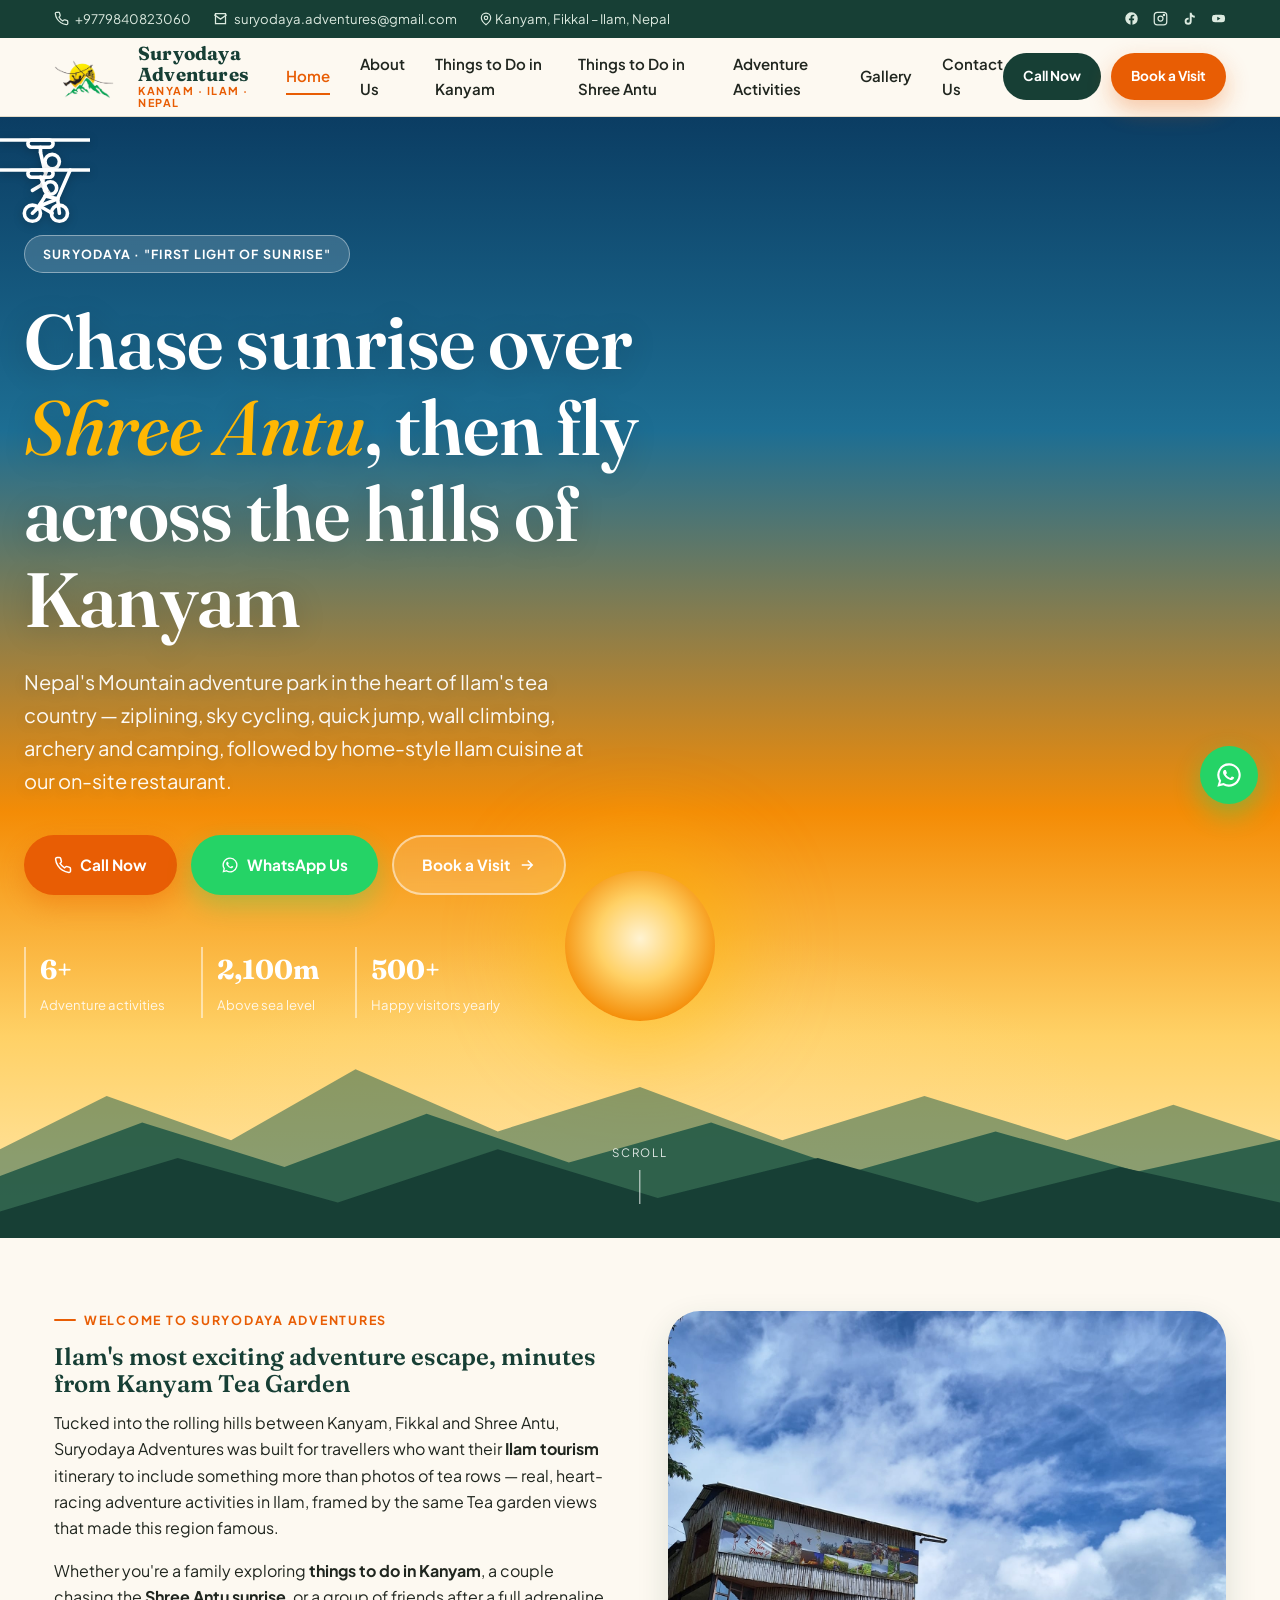
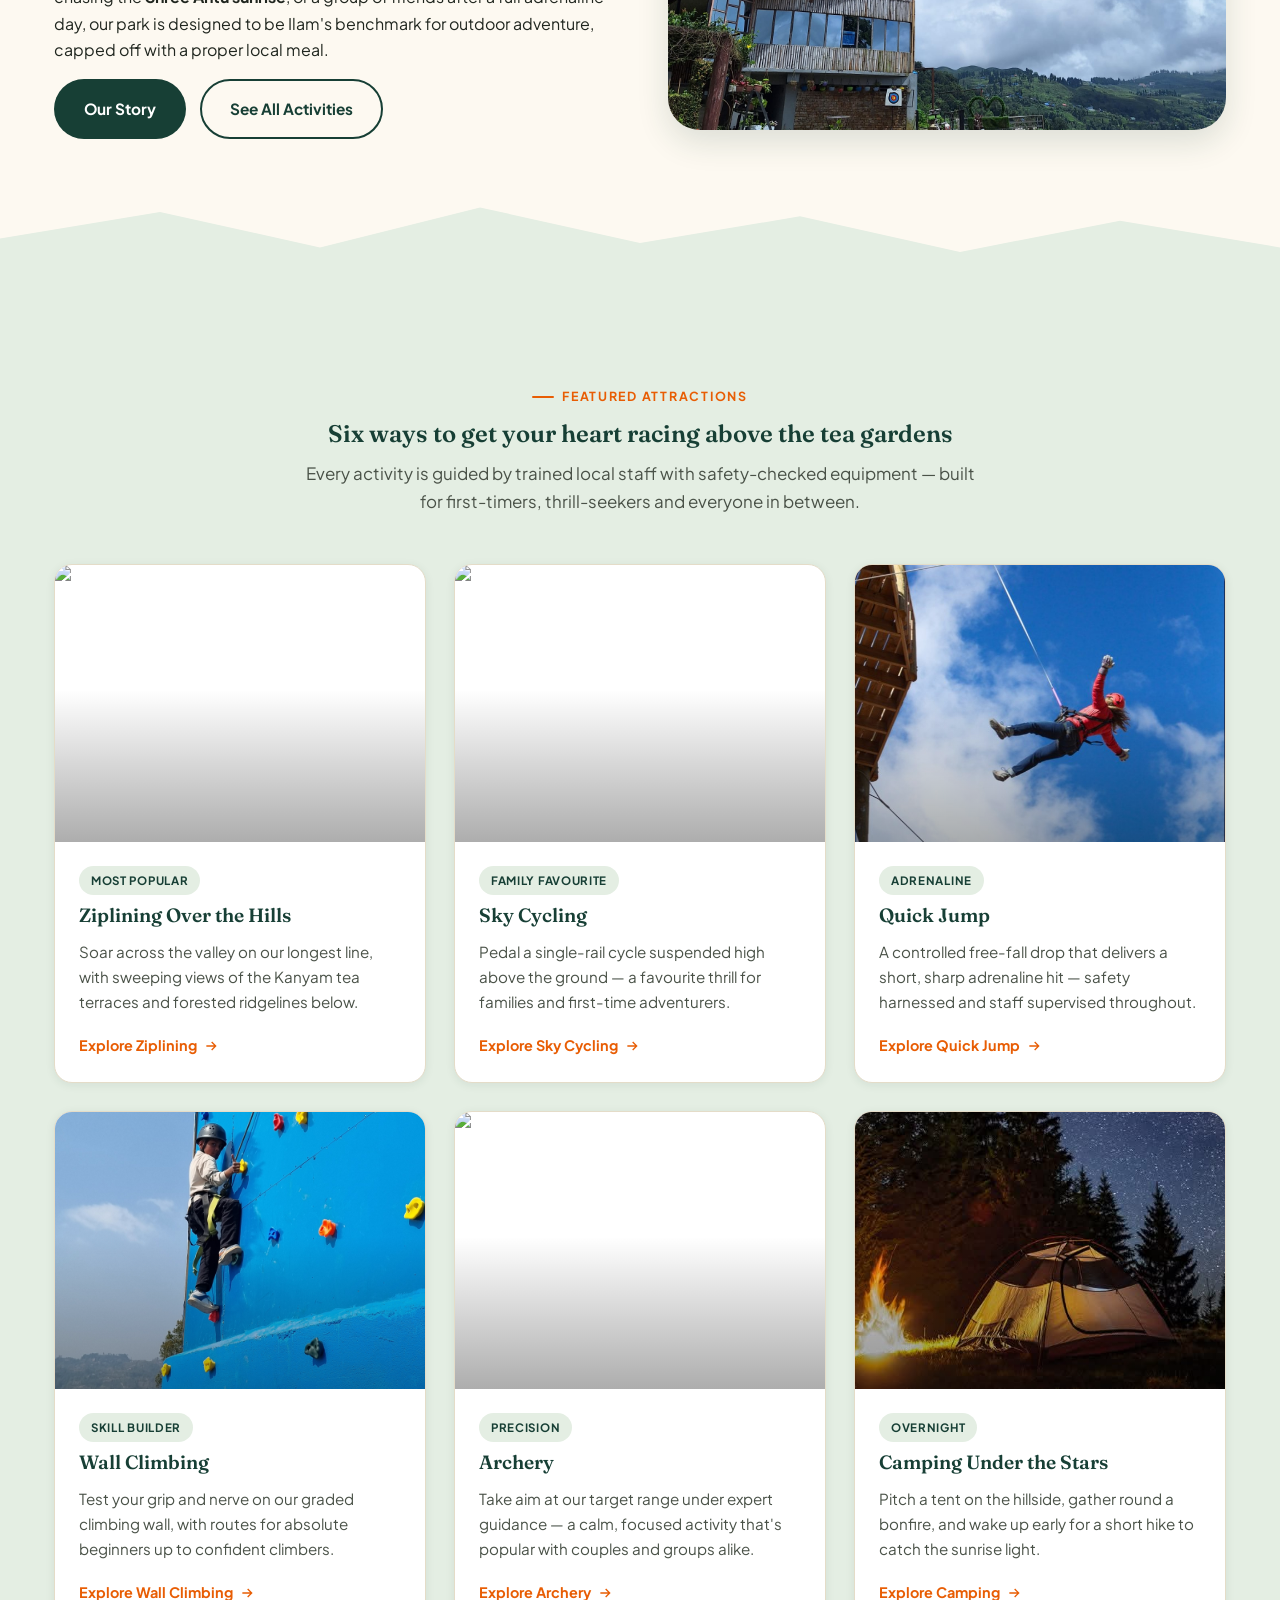
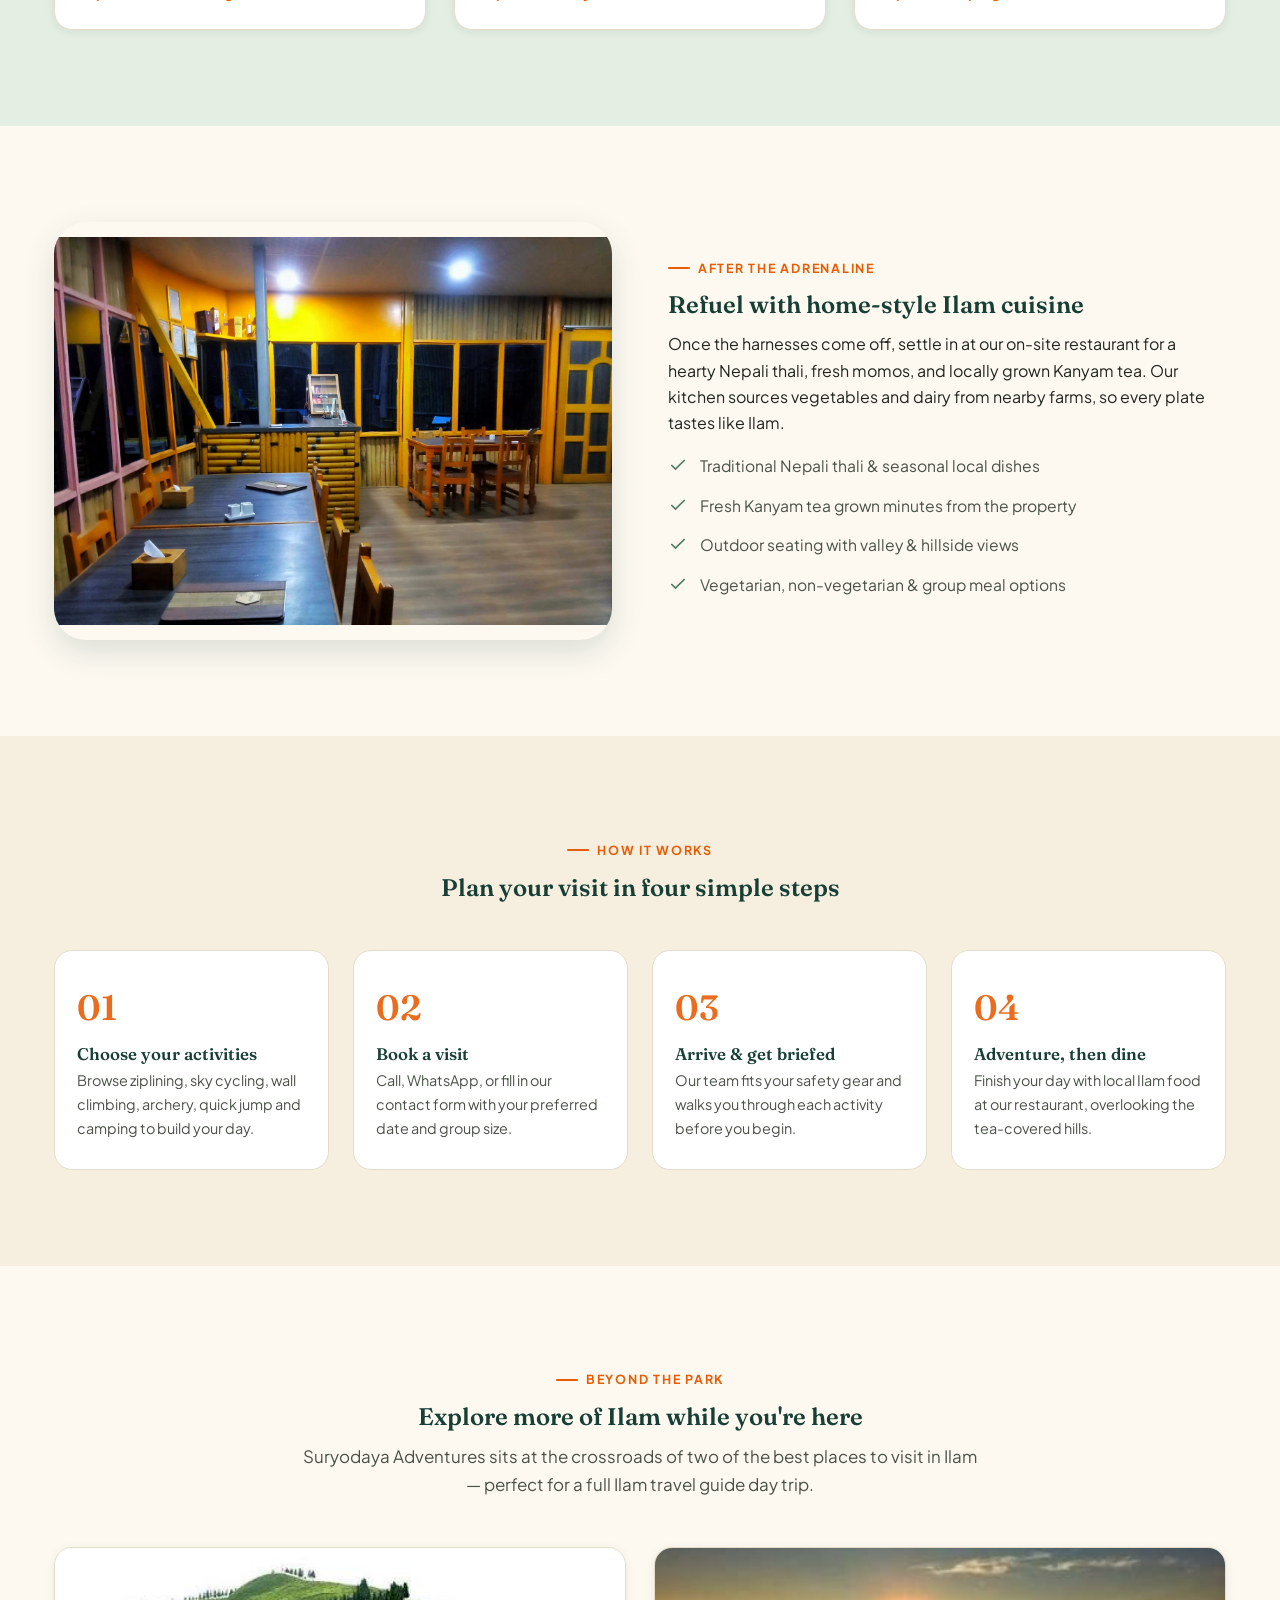
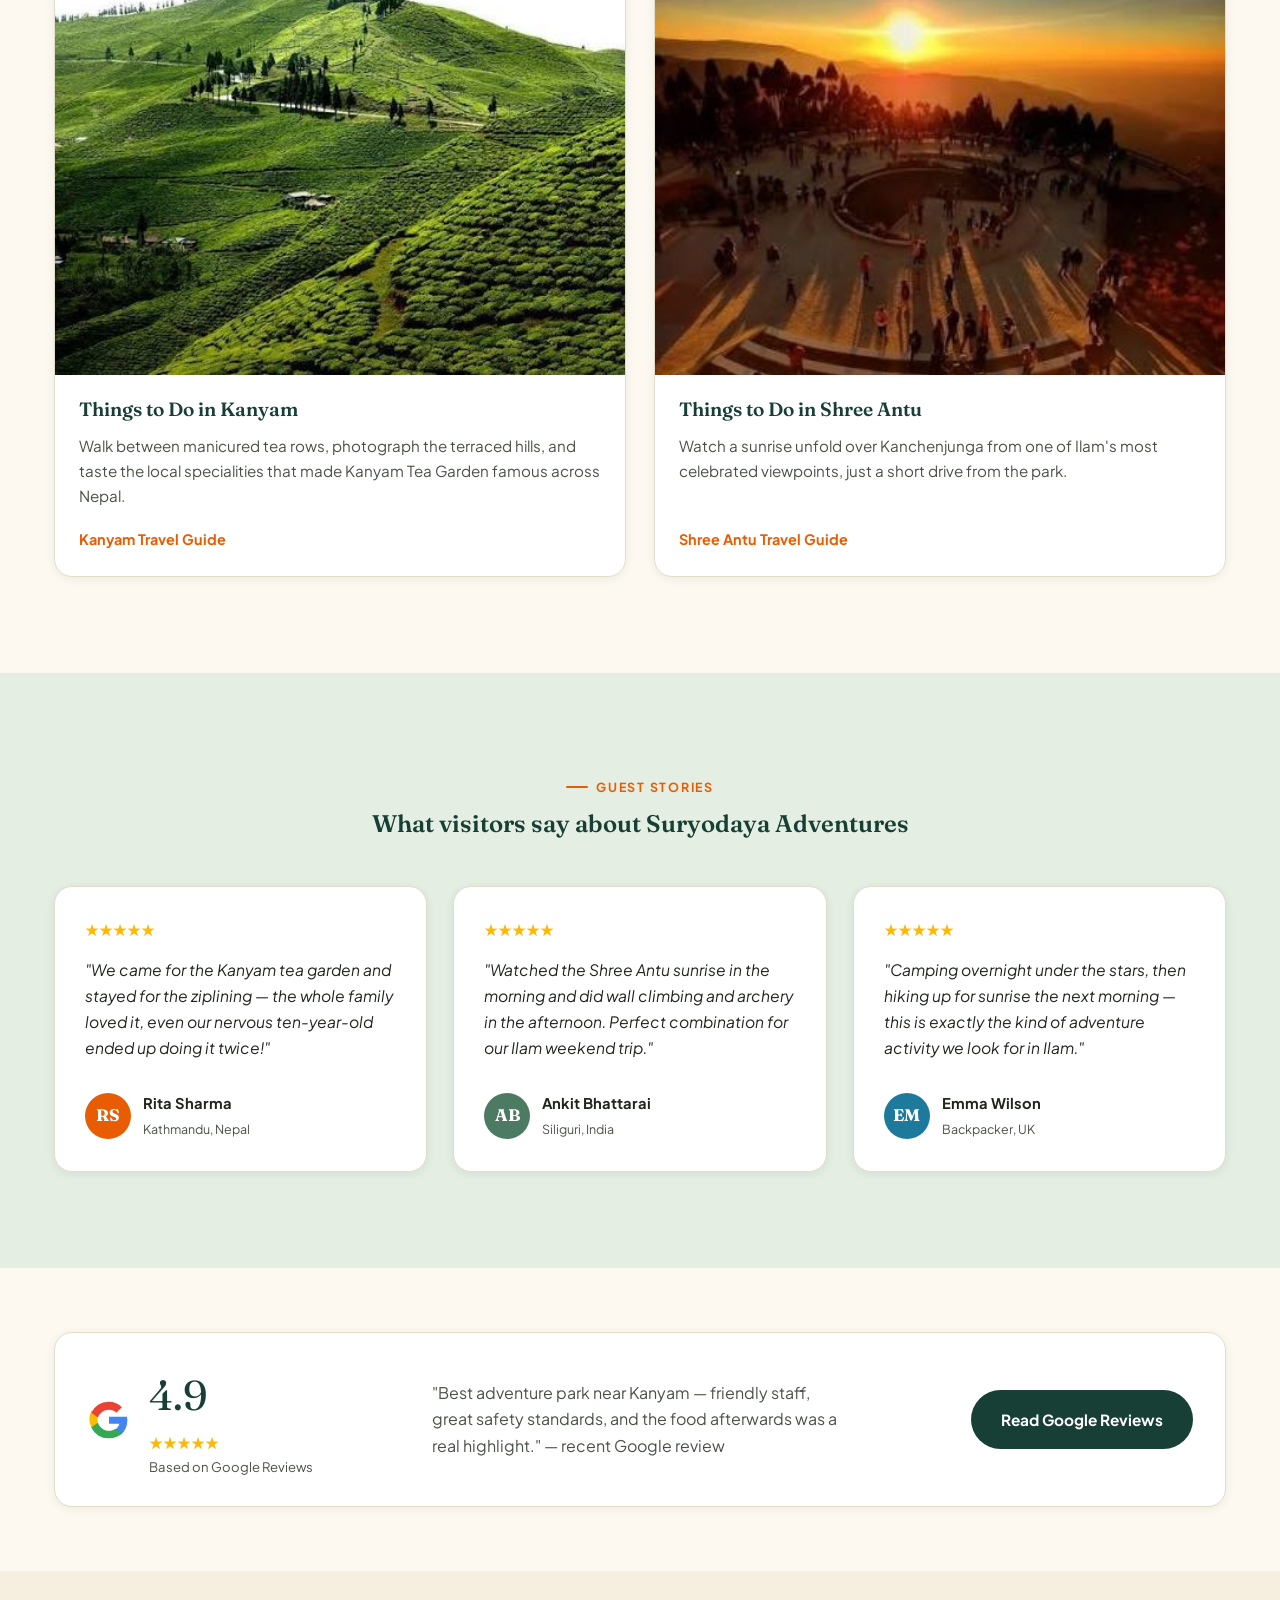
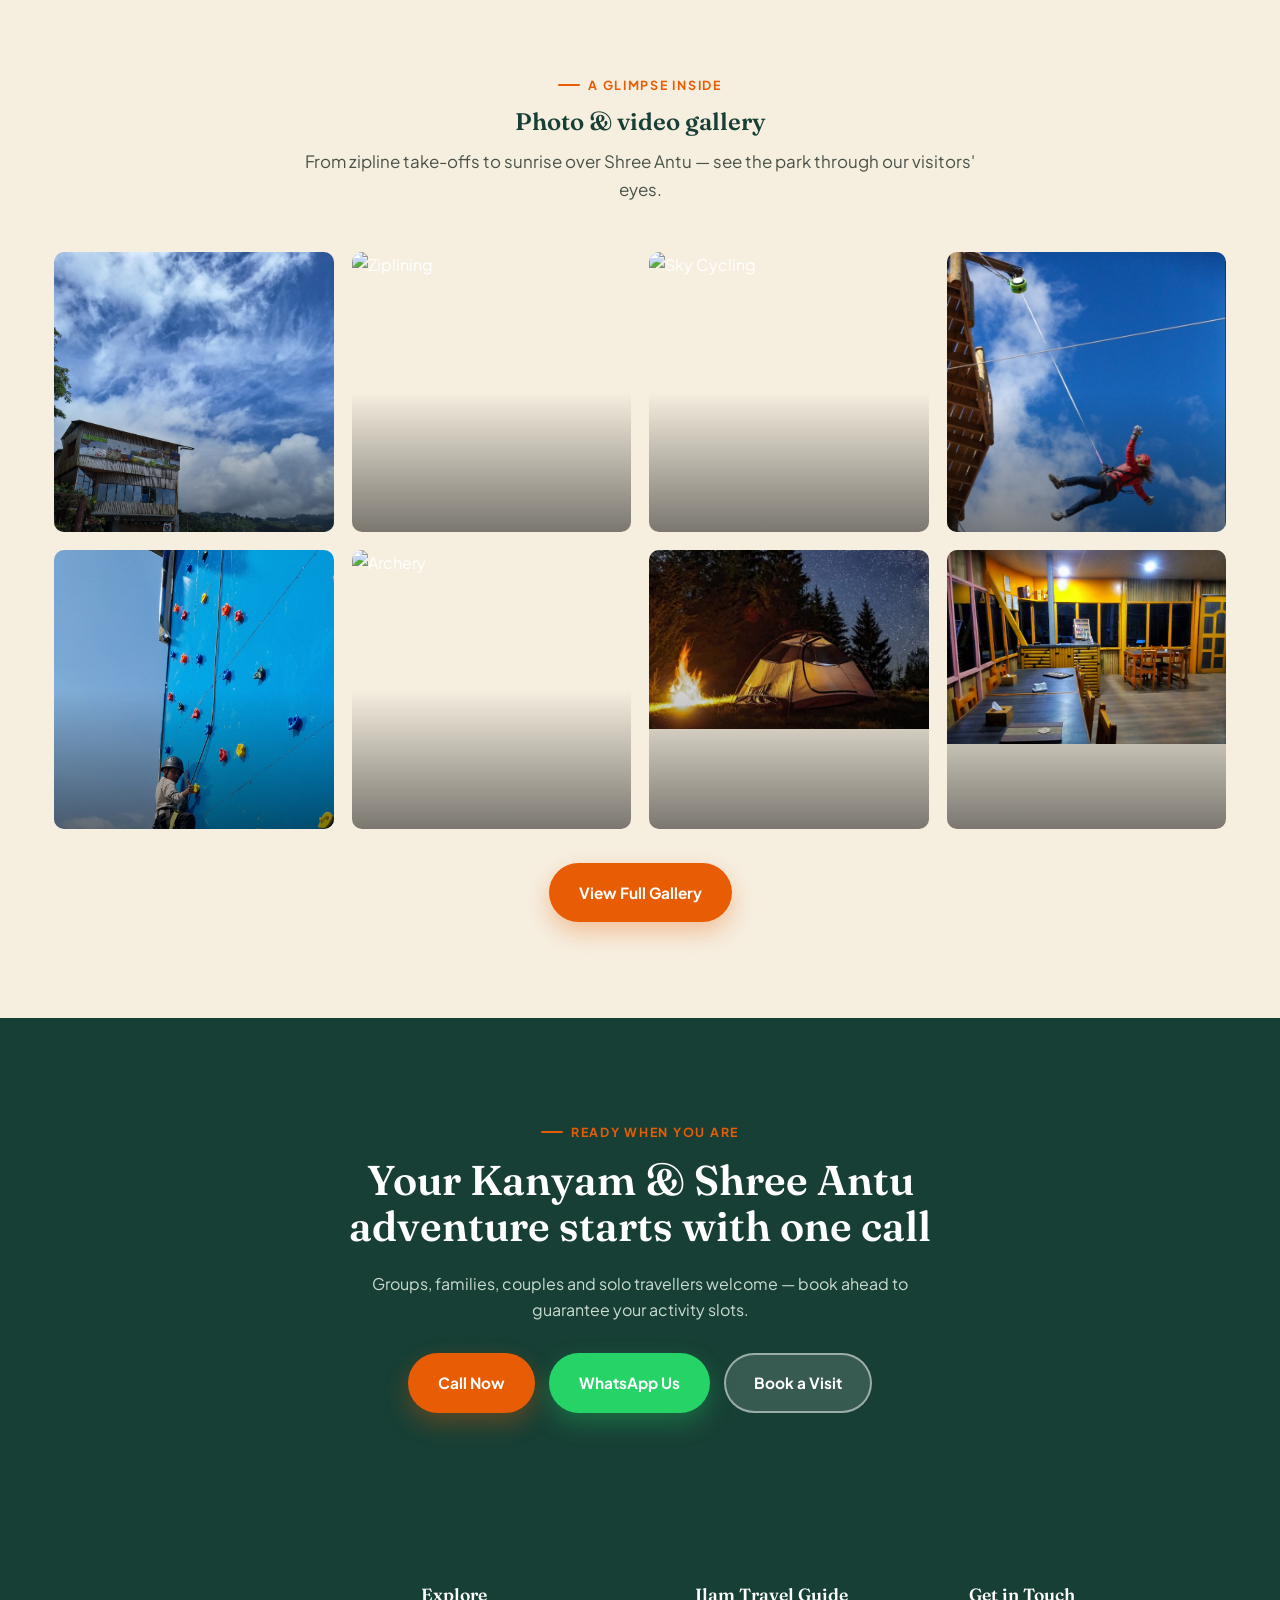
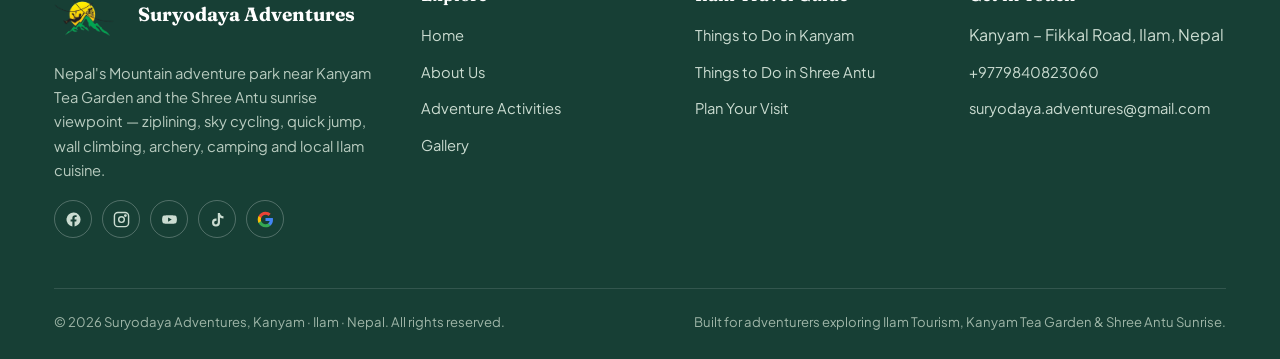
==== commit 8a5b9ccd: "Remove hyphen from telephone number format" ====
--- a/index.html
+++ b/index.html
@@ -20,11 +20,14 @@
 <script type="application/ld+json">
 {
   "@context": "https://schema.org",
-  "@type": "TouristAttraction",
+  "@type": "AdventurePark",
   "name": "Suryodaya Adventures",
   "description": "Adventure park near Kanyam offering ziplining, sky cycling, quick jump, wall climbing, archery and camping, with an on-site restaurant serving local Ilam cuisine.",
   "url": "https://www.suryodayaadventures.com/",
   "image": "https://www.suryodayaadventures.com/images/og-cover.jpg",
+  "telephone": "+9779840823060",
+  "email": "suryodaya.adventures@gmail.com",
+  "priceRange": "NPR 50–2500",
   "address": {
     "@type": "PostalAddress",
     "streetAddress": "Kanyam - Fikkal Road",
@@ -33,14 +36,39 @@
     "postalCode": "57200",
     "addressCountry": "NP"
   },
-  "telephone": "+977-9840823060",
+  "geo": {
+    "@type": "GeoCoordinates",
+    "latitude": 26.8820503,
+    "longitude": 88.0331898
+  },
+  "openingHoursSpecification": {
+    "@type": "OpeningHoursSpecification",
+    "dayOfWeek": ["Monday","Tuesday","Wednesday","Thursday","Friday","Saturday","Sunday"],
+    "opens": "07:00",
+    "closes": "18:00"
+  },
   "sameAs": [
     "https://www.facebook.com/SZA.Ilam",
     "https://www.instagram.com/suryodaya_adventures/",
     "https://www.youtube.com/@suryodaya.adventures",
     "https://www.tiktok.com/@suryodayaadventure",
     "https://maps.app.goo.gl/yzUekhzRrkxqk5xPA"
-  ]
+  ],
+  "hasOfferCatalog": {
+    "@type": "OfferCatalog",
+    "name": "Activities",
+    "itemListElement": [
+      { "@type": "Offer", "itemOffered": { "@type": "Service", "name": "Classic Zipline" }, "price": "800", "priceCurrency": "NPR" },
+      { "@type": "Offer", "itemOffered": { "@type": "Service", "name": "Couple Zipline" }, "price": "1500", "priceCurrency": "NPR" },
+      { "@type": "Offer", "itemOffered": { "@type": "Service", "name": "Superman Zipline" }, "price": "1000", "priceCurrency": "NPR" },
+      { "@type": "Offer", "itemOffered": { "@type": "Service", "name": "Flying Fox" }, "price": "500", "priceCurrency": "NPR" },
+      { "@type": "Offer", "itemOffered": { "@type": "Service", "name": "Sky Cycling" }, "price": "1000", "priceCurrency": "NPR" },
+      { "@type": "Offer", "itemOffered": { "@type": "Service", "name": "Mini Bungee" }, "price": "800", "priceCurrency": "NPR" },
+      { "@type": "Offer", "itemOffered": { "@type": "Service", "name": "Recreational Archery" }, "price": "50", "priceCurrency": "NPR" },
+      { "@type": "Offer", "itemOffered": { "@type": "Service", "name": "Wall Climbing" }, "price": "200", "priceCurrency": "NPR" },
+      { "@type": "Offer", "itemOffered": { "@type": "Service", "name": "Adventure Camping (Tent)" }, "price": "1000", "priceCurrency": "NPR" }
+    ]
+  }
 }
 </script>
 </head>
@@ -50,7 +78,7 @@
 <div class="topbar">
   <div class="container">
     <div class="topbar-left">
-      <a href="tel:+9779840823060"><svg viewBox="0 0 24 24" fill="none" stroke="currentColor" stroke-width="2"><path d="M22 16.92v3a2 2 0 0 1-2.18 2 19.79 19.79 0 0 1-8.63-3.07 19.5 19.5 0 0 1-6-6 19.79 19.79 0 0 1-3.07-8.67A2 2 0 0 1 4.11 2h3a2 2 0 0 1 2 1.72c.13.96.36 1.9.68 2.81a2 2 0 0 1-.45 2.11L8.09 9.91a16 16 0 0 0 6 6l1.27-1.27a2 2 0 0 1 2.11-.45c.91.32 1.85.55 2.81.68A2 2 0 0 1 22 16.92z"/></svg> +977-9840823060</a>
+      <a href="tel:+9779840823060"><svg viewBox="0 0 24 24" fill="none" stroke="currentColor" stroke-width="2"><path d="M22 16.92v3a2 2 0 0 1-2.18 2 19.79 19.79 0 0 1-8.63-3.07 19.5 19.5 0 0 1-6-6 19.79 19.79 0 0 1-3.07-8.67A2 2 0 0 1 4.11 2h3a2 2 0 0 1 2 1.72c.13.96.36 1.9.68 2.81a2 2 0 0 1-.45 2.11L8.09 9.91a16 16 0 0 0 6 6l1.27-1.27a2 2 0 0 1 2.11-.45c.91.32 1.85.55 2.81.68A2 2 0 0 1 22 16.92z"/></svg> +9779840823060</a>
       <a href="mailto:suryodaya.adventures@gmail.com"><svg viewBox="0 0 24 24" fill="none" stroke="currentColor" stroke-width="2"><path d="M4 4h16v16H4z"/><path d="m22 6-10 7L2 6"/></svg> suryodaya.adventures@gmail.com</a>
       <span><svg viewBox="0 0 24 24" fill="none" stroke="currentColor" stroke-width="2" style="width:14px;height:14px;vertical-align:-2px;"><path d="M20 10c0 6-8 12-8 12s-8-6-8-12a8 8 0 0 1 16 0Z"/><circle cx="12" cy="10" r="3"/></svg> Kanyam, Fikkal – Ilam, Nepal</span>
     </div>
@@ -82,7 +110,7 @@
     </nav>
     <div class="nav-cta">
       <a href="tel:+9779840823060" class="btn btn-dark btn-sm">Call Now</a>
-      <a href="contact.html" class="btn btn-primary btn-sm">Book a Visit</a>
+      <a href="contact.html#booking-form" class="btn btn-primary btn-sm">Book a Visit</a>
     </div>
     <button class="nav-toggle" id="nav-toggle" aria-label="Toggle menu" aria-expanded="false"><span></span><span></span><span></span></button>
   </div>
@@ -139,7 +167,7 @@
           <svg viewBox="0 0 24 24" fill="currentColor"><path d="M12 2a10 10 0 0 0-8.6 15.1L2 22l5.1-1.3A10 10 0 1 0 12 2Zm0 18.2a8.2 8.2 0 0 1-4.2-1.2l-.3-.2-3 .8.8-2.9-.2-.3A8.2 8.2 0 1 1 12 20.2Zm4.5-6.1c-.2-.1-1.5-.7-1.7-.8-.2-.1-.4-.1-.6.1-.2.2-.7.8-.8 1-.1.1-.3.2-.5.1-.2-.1-1-.4-2-1.2-.7-.6-1.2-1.4-1.4-1.6-.1-.2 0-.4.1-.5.1-.1.2-.3.4-.4.1-.1.2-.2.2-.4.1-.1 0-.3 0-.4-.1-.1-.6-1.4-.8-1.9-.2-.5-.4-.4-.6-.4h-.5c-.2 0-.4.1-.6.3-.2.2-.8.8-.8 1.9s.8 2.2.9 2.4c.1.1 1.6 2.5 3.9 3.4.5.2 1 .4 1.3.5.5.2 1 .1 1.4.1.4-.1 1.5-.6 1.7-1.2.2-.6.2-1.1.1-1.2-.1-.1-.2-.2-.4-.3Z"/></svg>
           WhatsApp Us
         </a>
-        <a href="contact.html" class="btn btn-ghost">
+        <a href="contact.html#booking-form" class="btn btn-ghost">
           Book a Visit
           <svg viewBox="0 0 24 24" fill="none" stroke="currentColor" stroke-width="2"><path d="M5 12h14M13 6l6 6-6 6"/></svg>
         </a>
@@ -477,7 +505,7 @@
     <div class="cta-row" style="justify-content:center;">
       <a href="tel:+9779840823060" class="btn btn-primary">Call Now</a>
       <a href="https://wa.me/9779840823060" target="_blank" rel="noopener" class="btn btn-whatsapp">WhatsApp Us</a>
-      <a href="contact.html" class="btn btn-ghost">Book a Visit</a>
+      <a href="contact.html#booking-form" class="btn btn-ghost">Book a Visit</a>
     </div>
   </div>
 </section>
@@ -515,14 +543,14 @@
         <ul class="footer-links">
           <li><a href="kanyam.html">Things to Do in Kanyam</a></li>
           <li><a href="shree-antu.html">Things to Do in Shree Antu</a></li>
-          <li><a href="contact.html">Plan Your Visit</a></li>
+          <li><a href="contact.html#booking-form">Plan Your Visit</a></li>
         </ul>
       </div>
       <div>
         <h4>Get in Touch</h4>
         <ul class="footer-links">
           <li>Kanyam – Fikkal Road, Ilam, Nepal</li>
-          <li><a href="tel:+9779840823060">+977-9840823060</a></li>
+          <li><a href="tel:+9779840823060">+9779840823060</a></li>
           <li><a href="mailto:suryodaya.adventures@gmail.com">suryodaya.adventures@gmail.com</a></li>
         </ul>
       </div>
@@ -541,7 +569,7 @@
 <div class="mobile-call-bar">
   <a href="tel:+9779840823060" class="btn btn-dark btn-sm">Call Now</a>
   <a href="https://wa.me/9779840823060" target="_blank" rel="noopener" class="btn btn-whatsapp btn-sm">WhatsApp</a>
-  <a href="contact.html" class="btn btn-primary btn-sm">Book Visit</a>
+  <a href="contact.html#booking-form" class="btn btn-primary btn-sm">Book Visit</a>
 </div>
 
 <script src="script.js"></script>
--- a/style.css
+++ b/style.css
@@ -683,3 +683,8 @@
 .mt-0{margin-top:0;}
 .small{font-size:.85rem;color:var(--ink-soft);}
 .sr-only{position:absolute;width:1px;height:1px;padding:0;margin:-1px;overflow:hidden;clip:rect(0,0,0,0);white-space:nowrap;border:0;}
+
+/* Scroll target for "Book a Visit" links */
+#booking-form{
+  scroll-margin-top: 130px;
+}
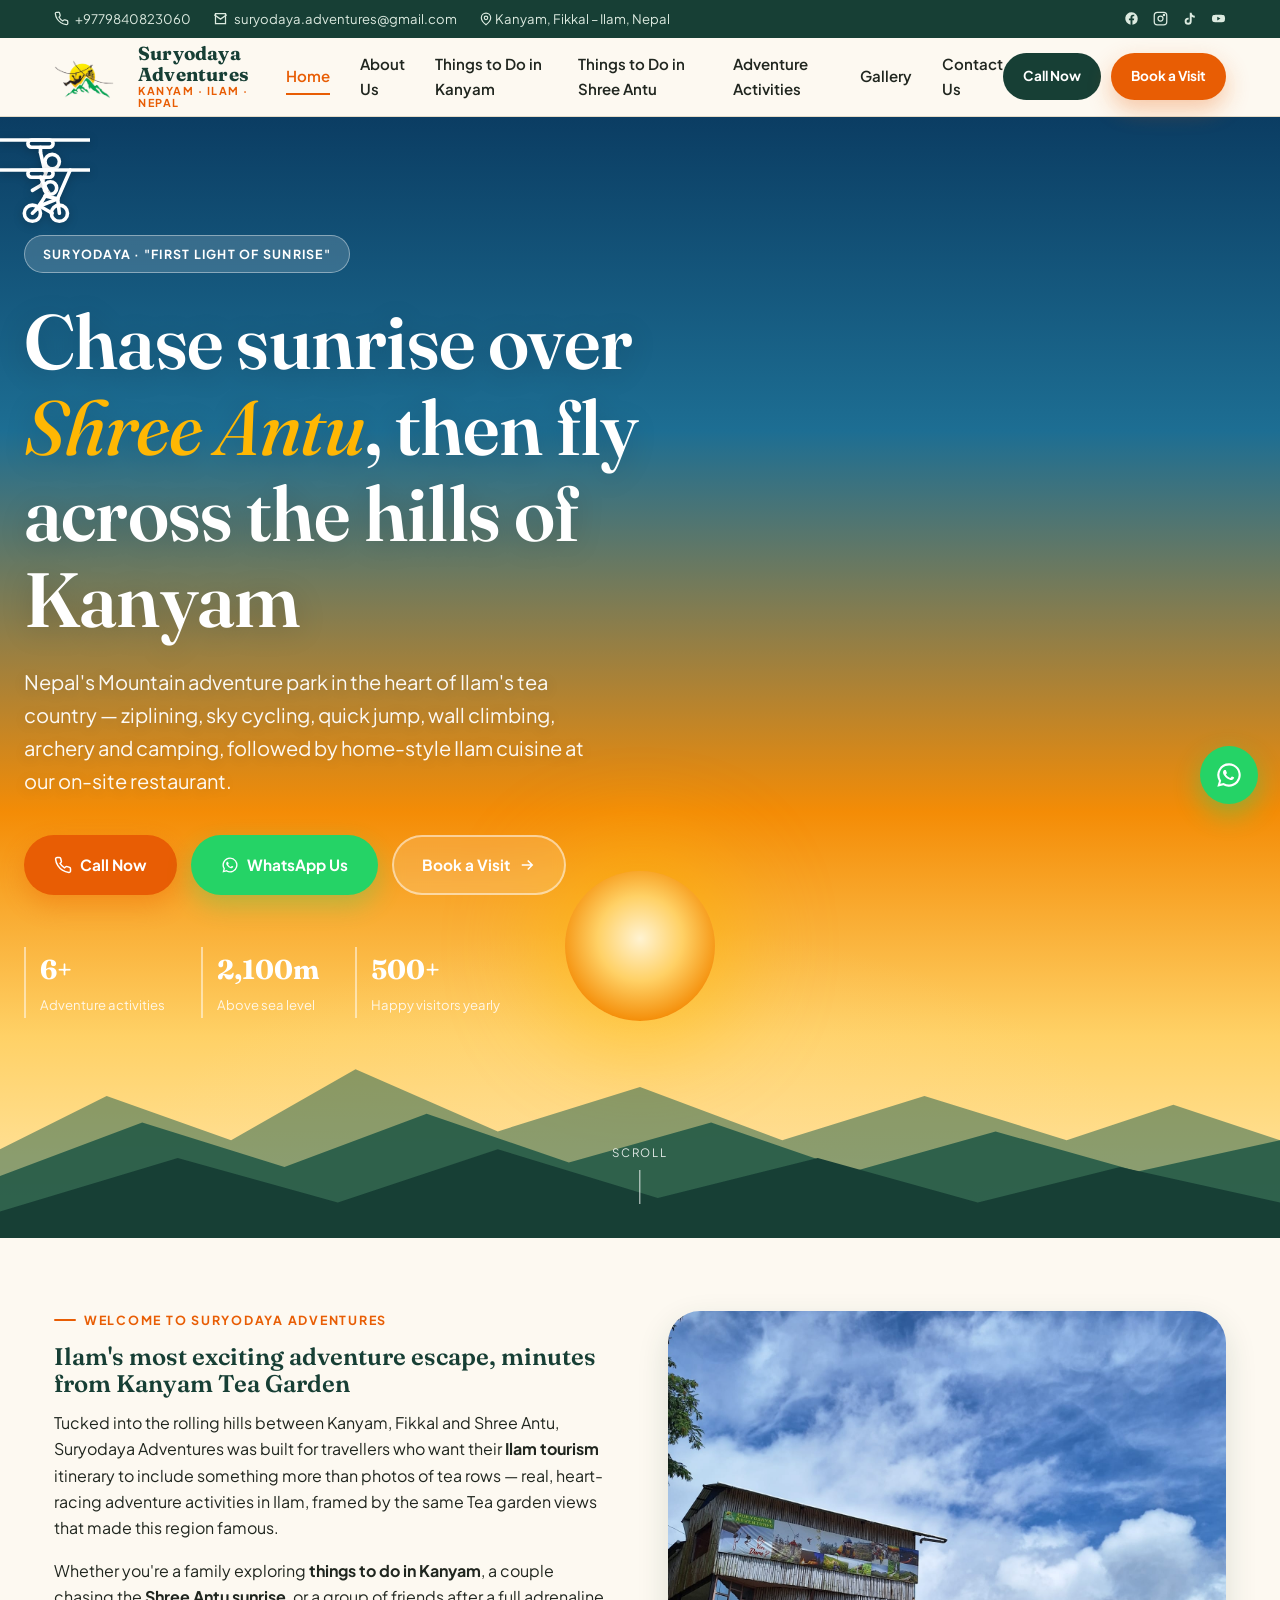
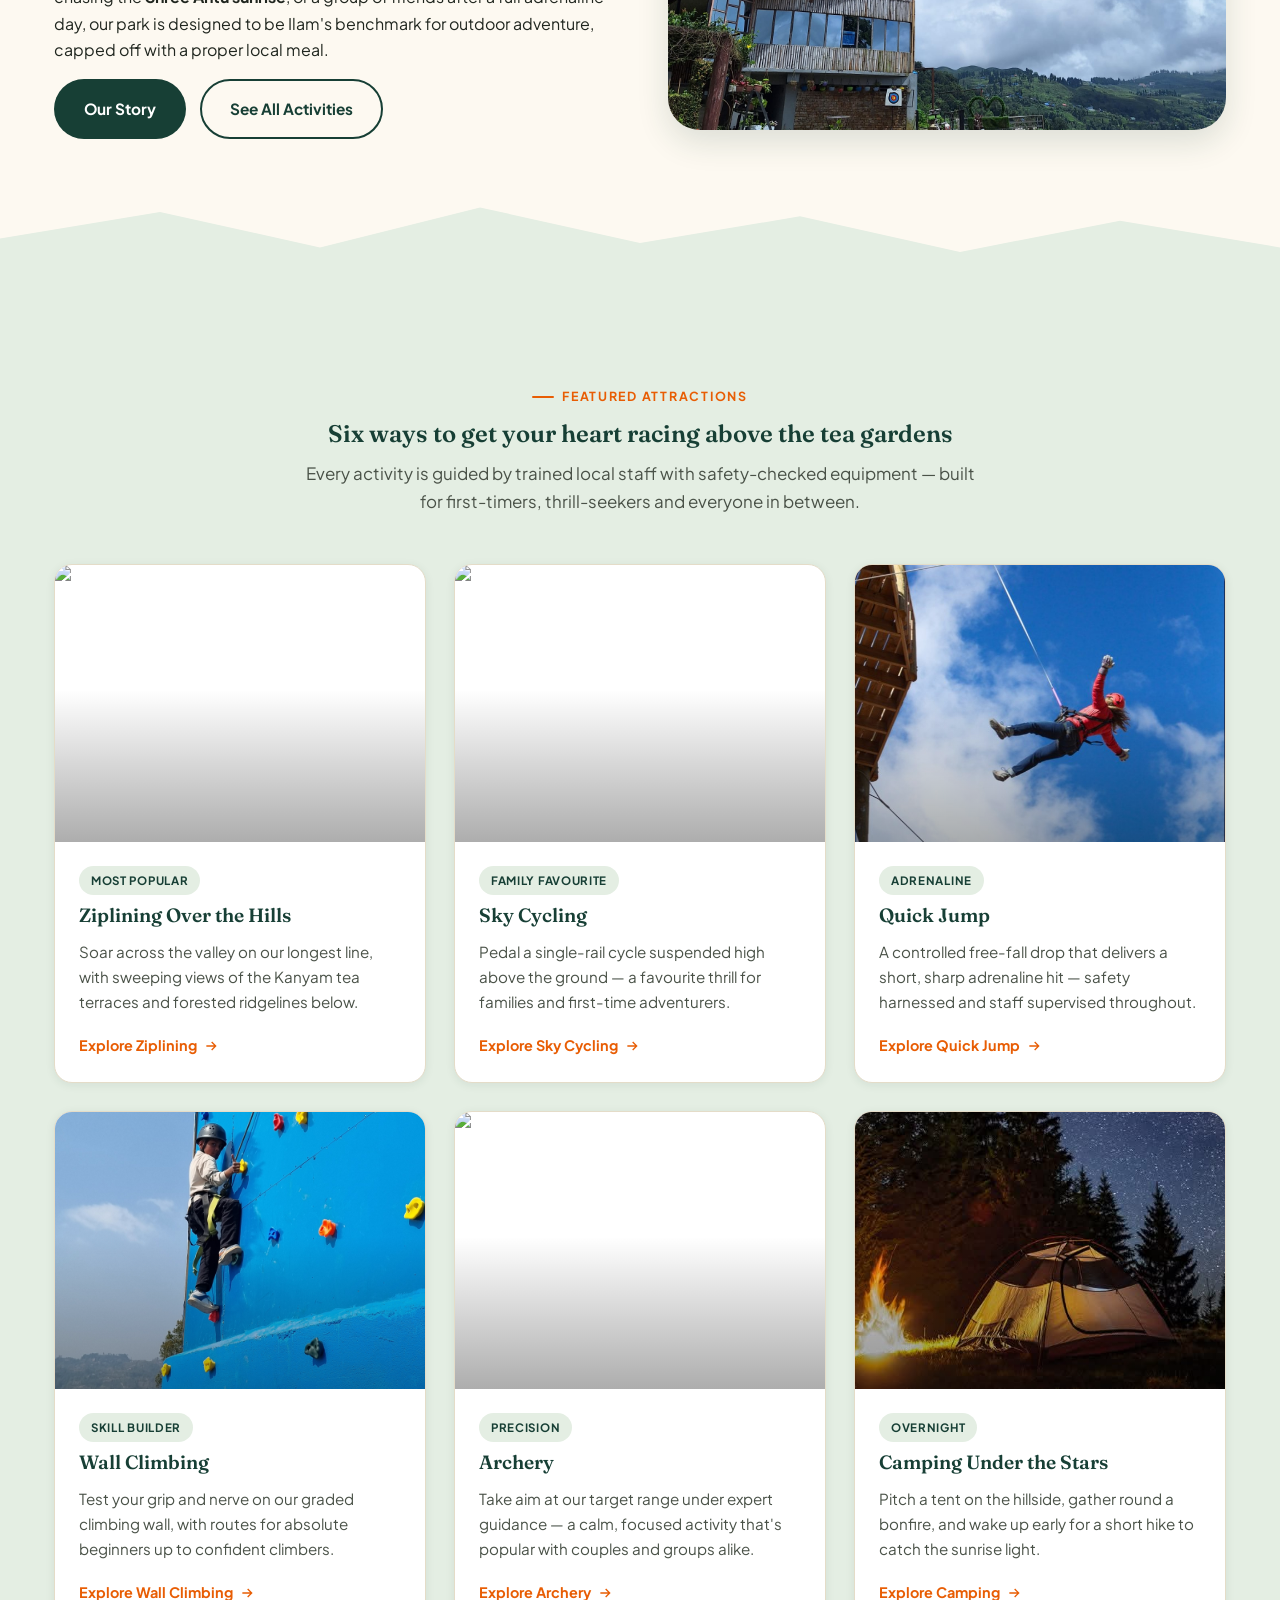
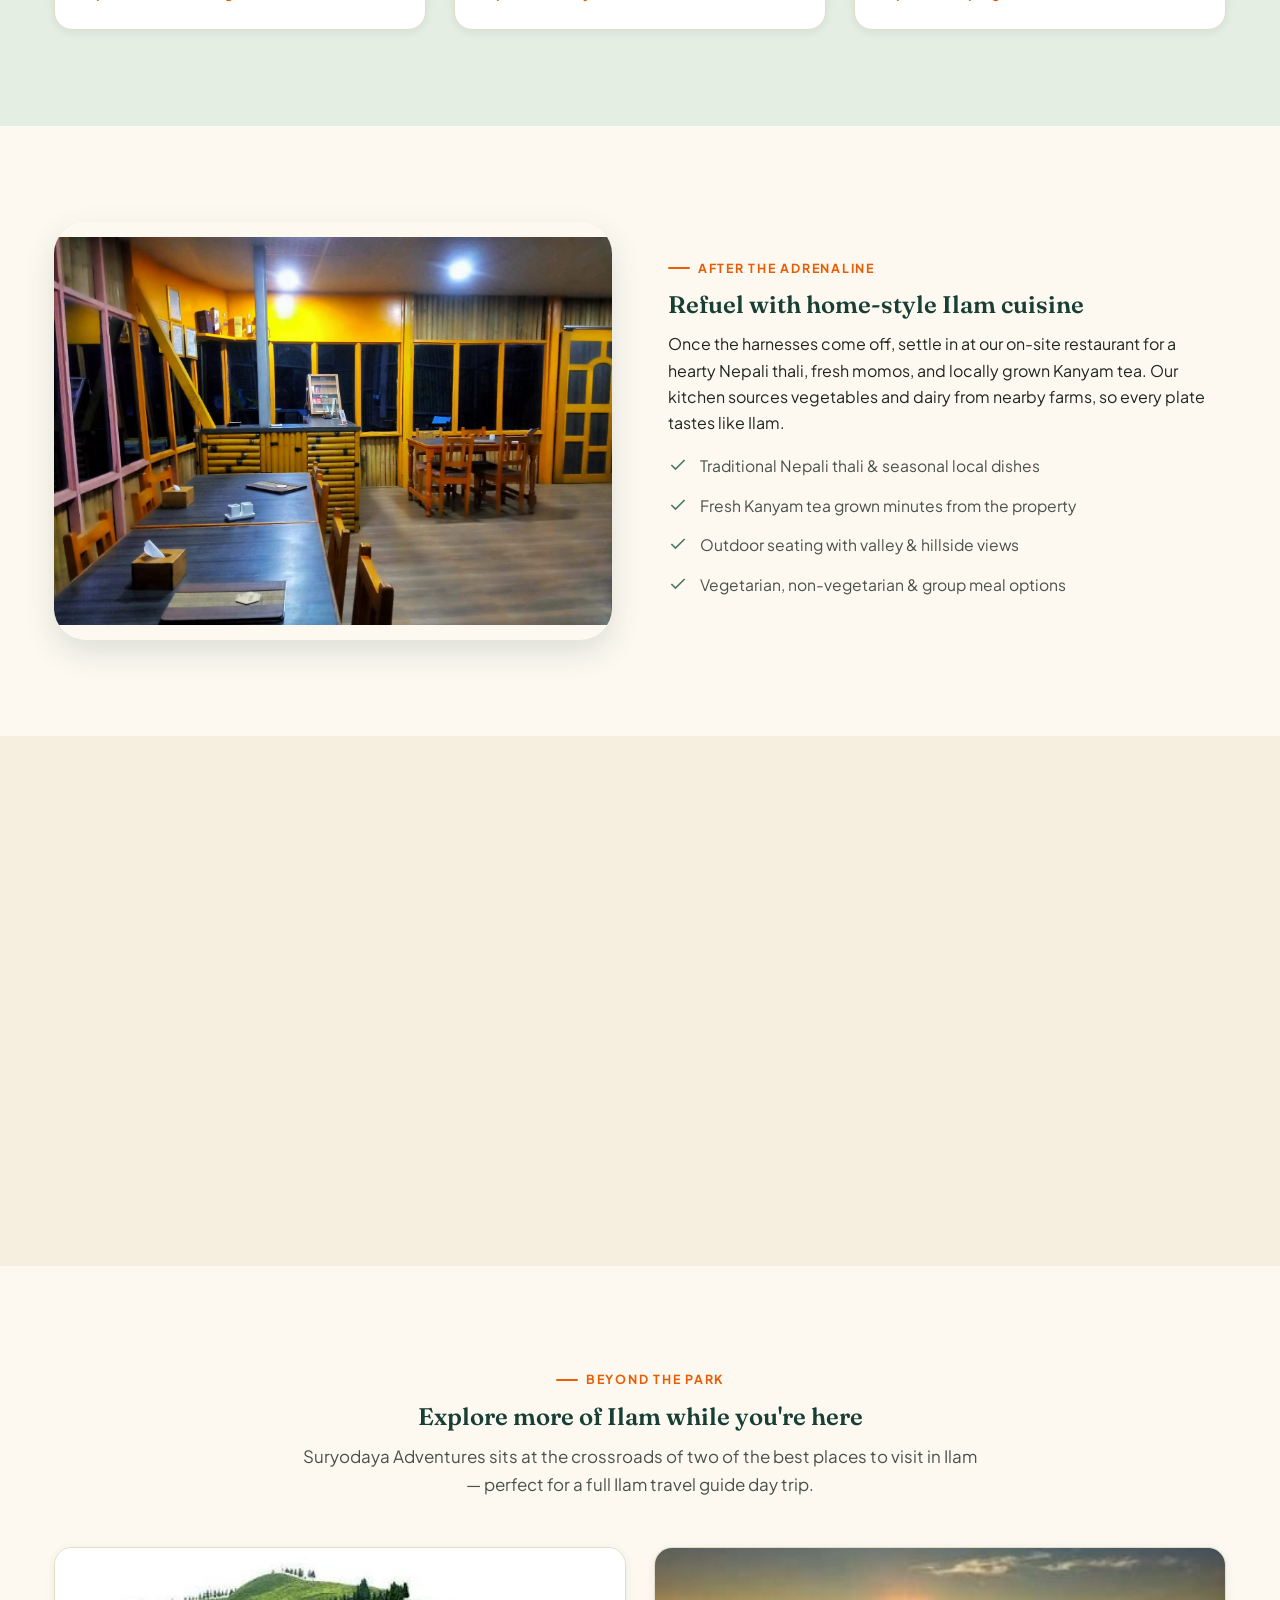
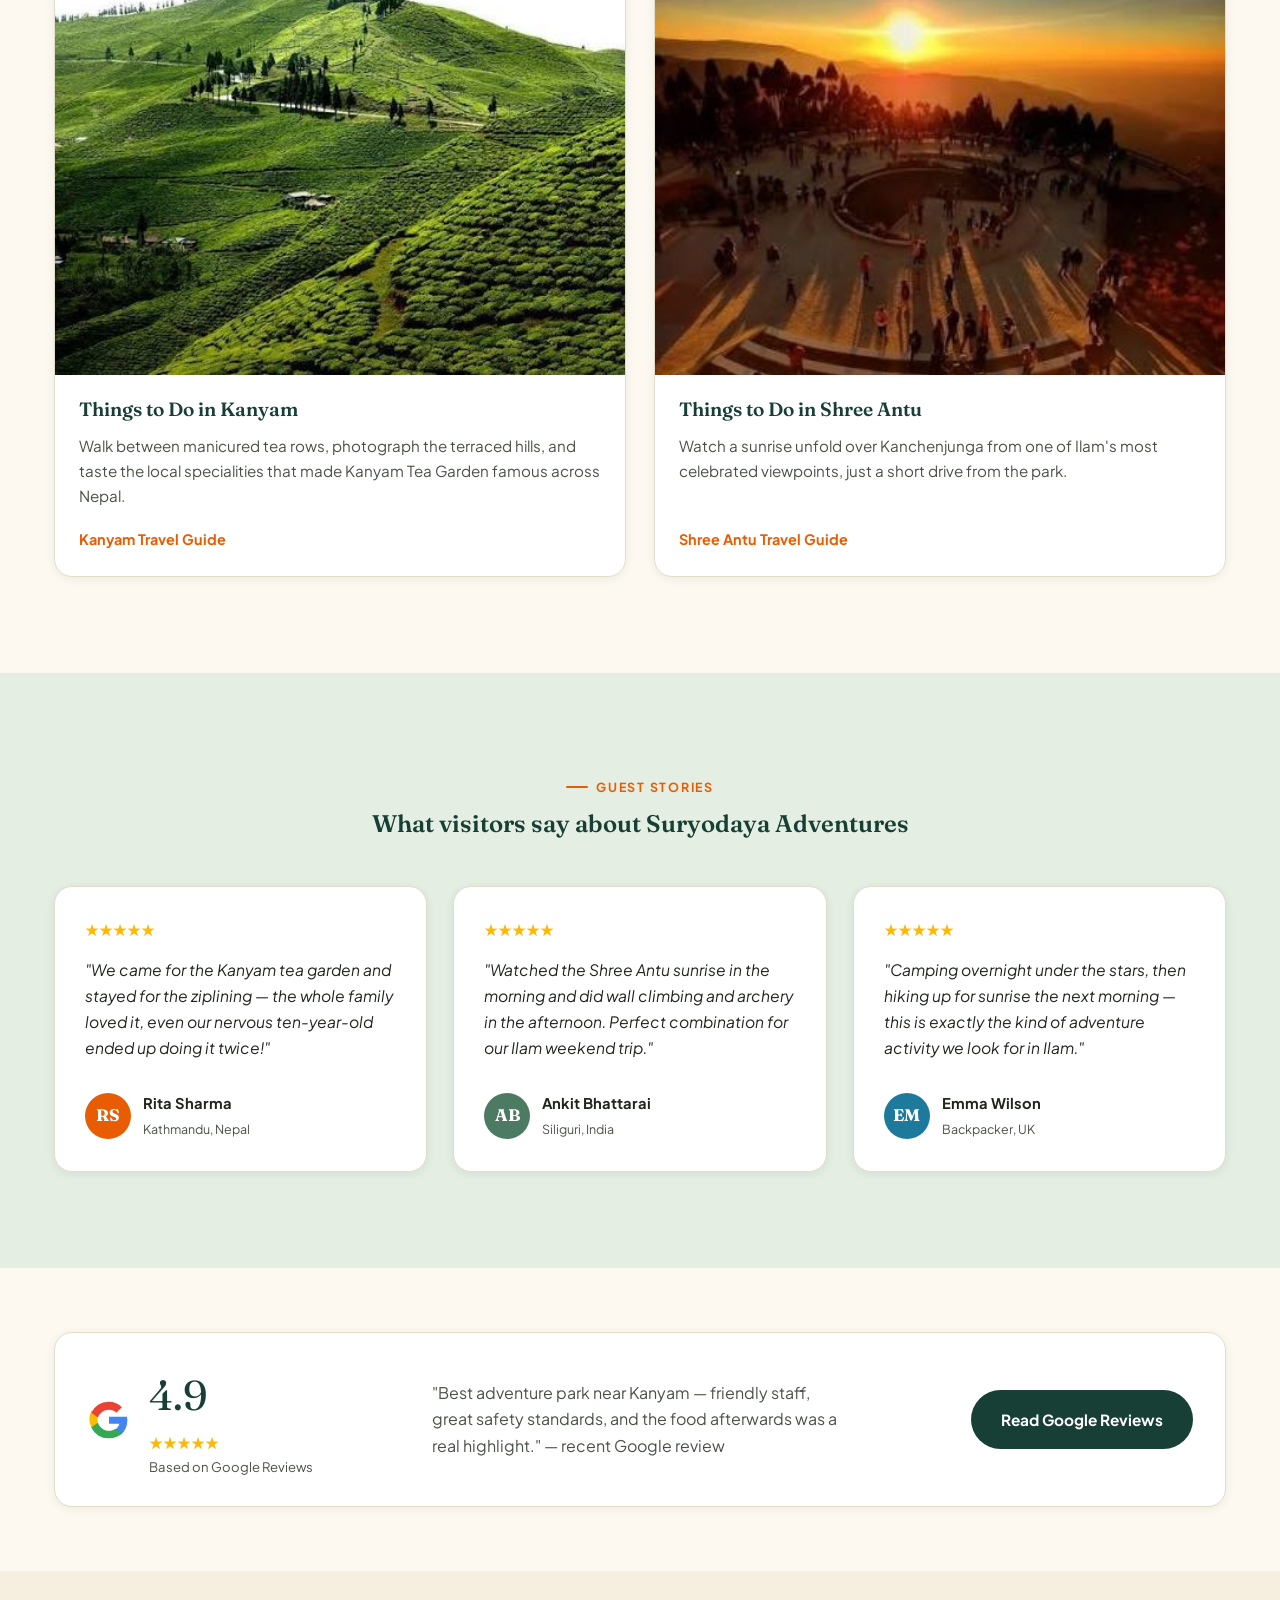
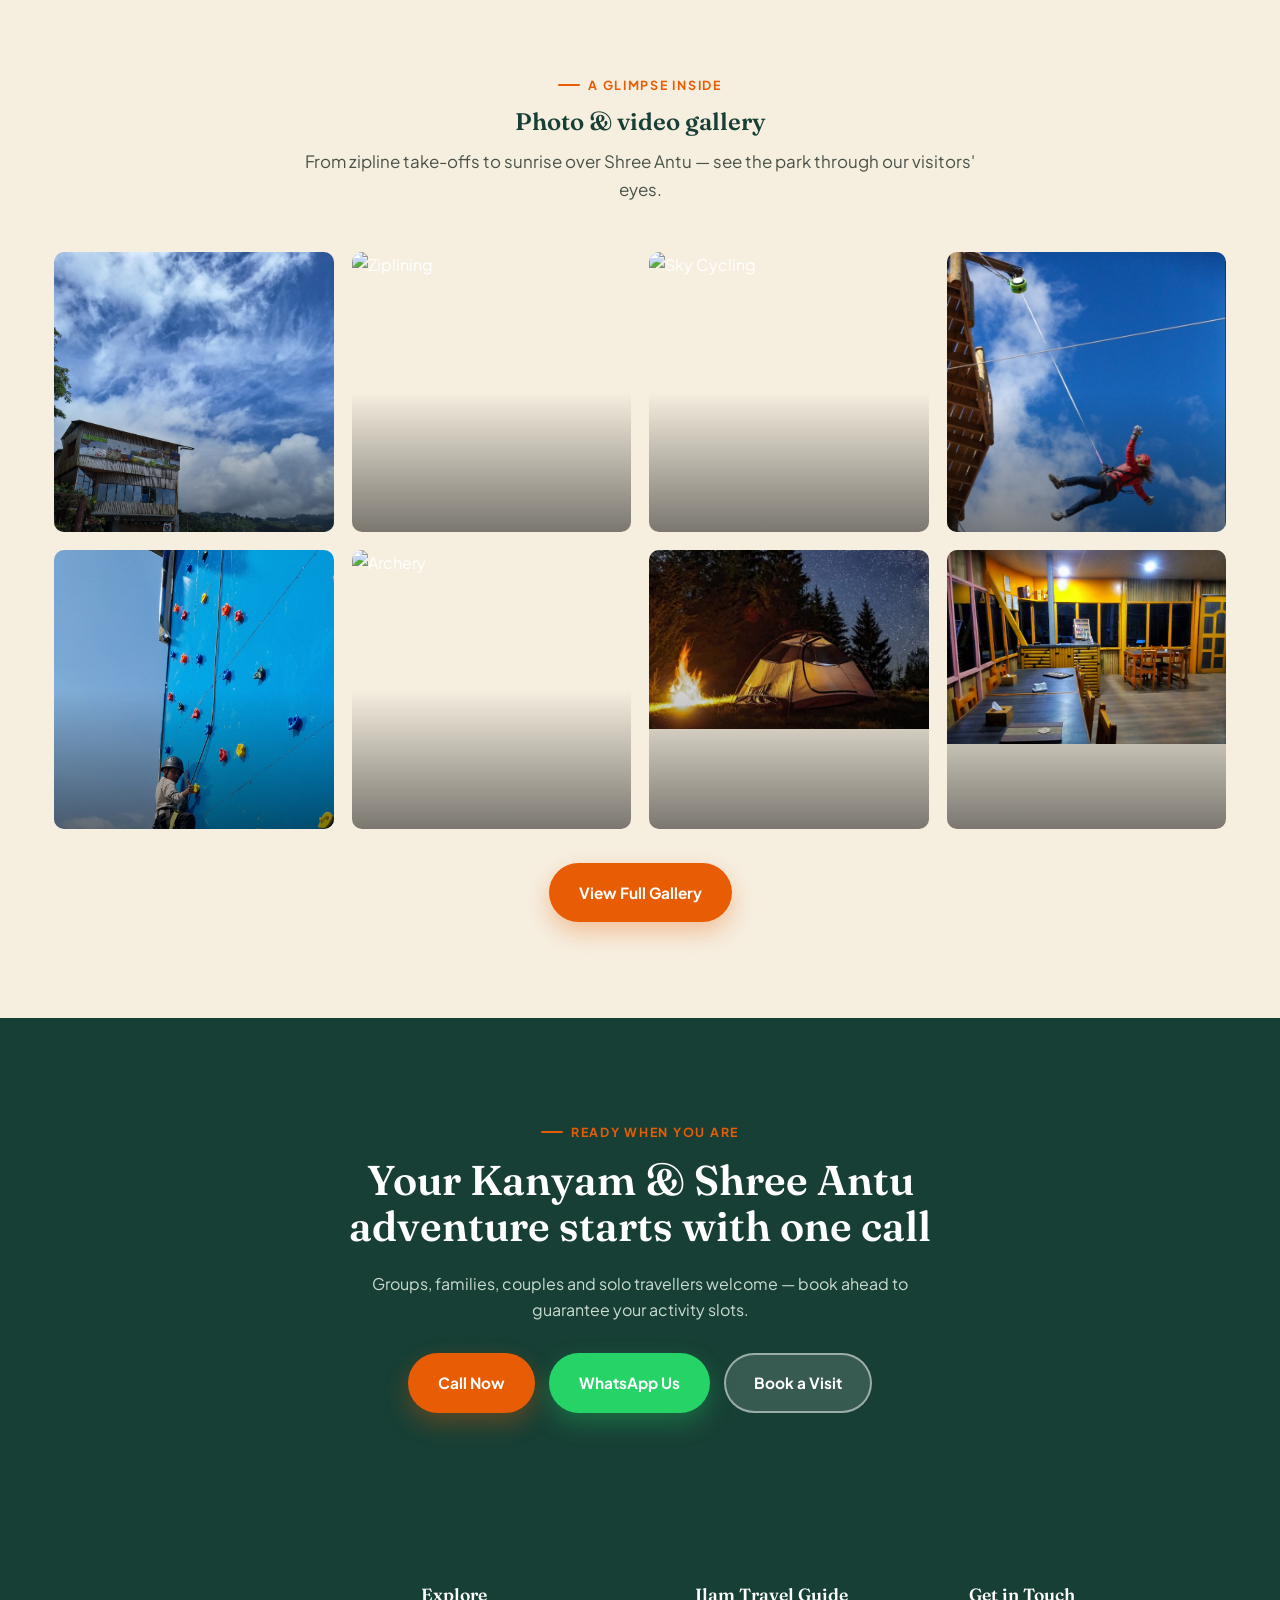
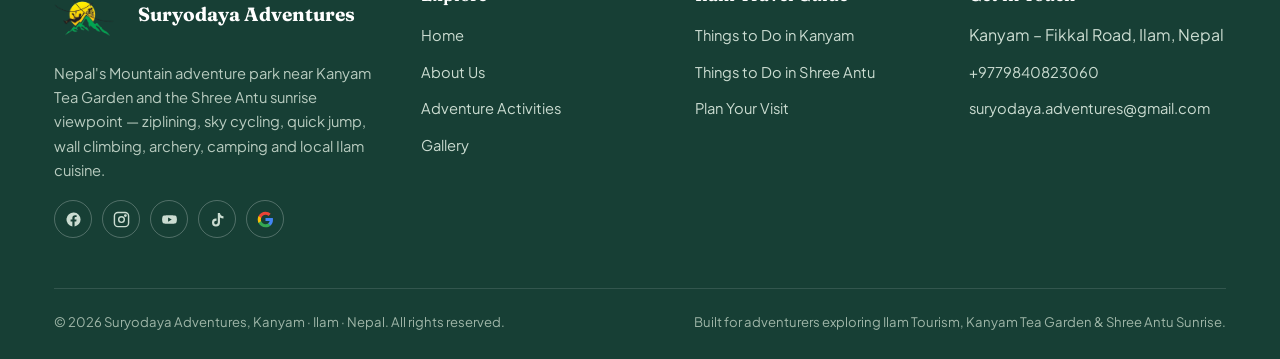
==== commit 5e290bfe: "Add Google site verification meta tag" ====
--- a/index.html
+++ b/index.html
@@ -1,6 +1,7 @@
 <!DOCTYPE html>
 <html lang="en">
 <head>
+<meta name="google-site-verification" content="1T_CHDKb9B3TbB5ssZuD-5sTPLZPMtfvgSKQMmkxud0" />
 <meta charset="UTF-8">
 <meta name="viewport" content="width=device-width, initial-scale=1.0">
 <title>Suryodaya Adventures | Adventure Activities in Kanyam &amp; Ilam, Nepal</title>
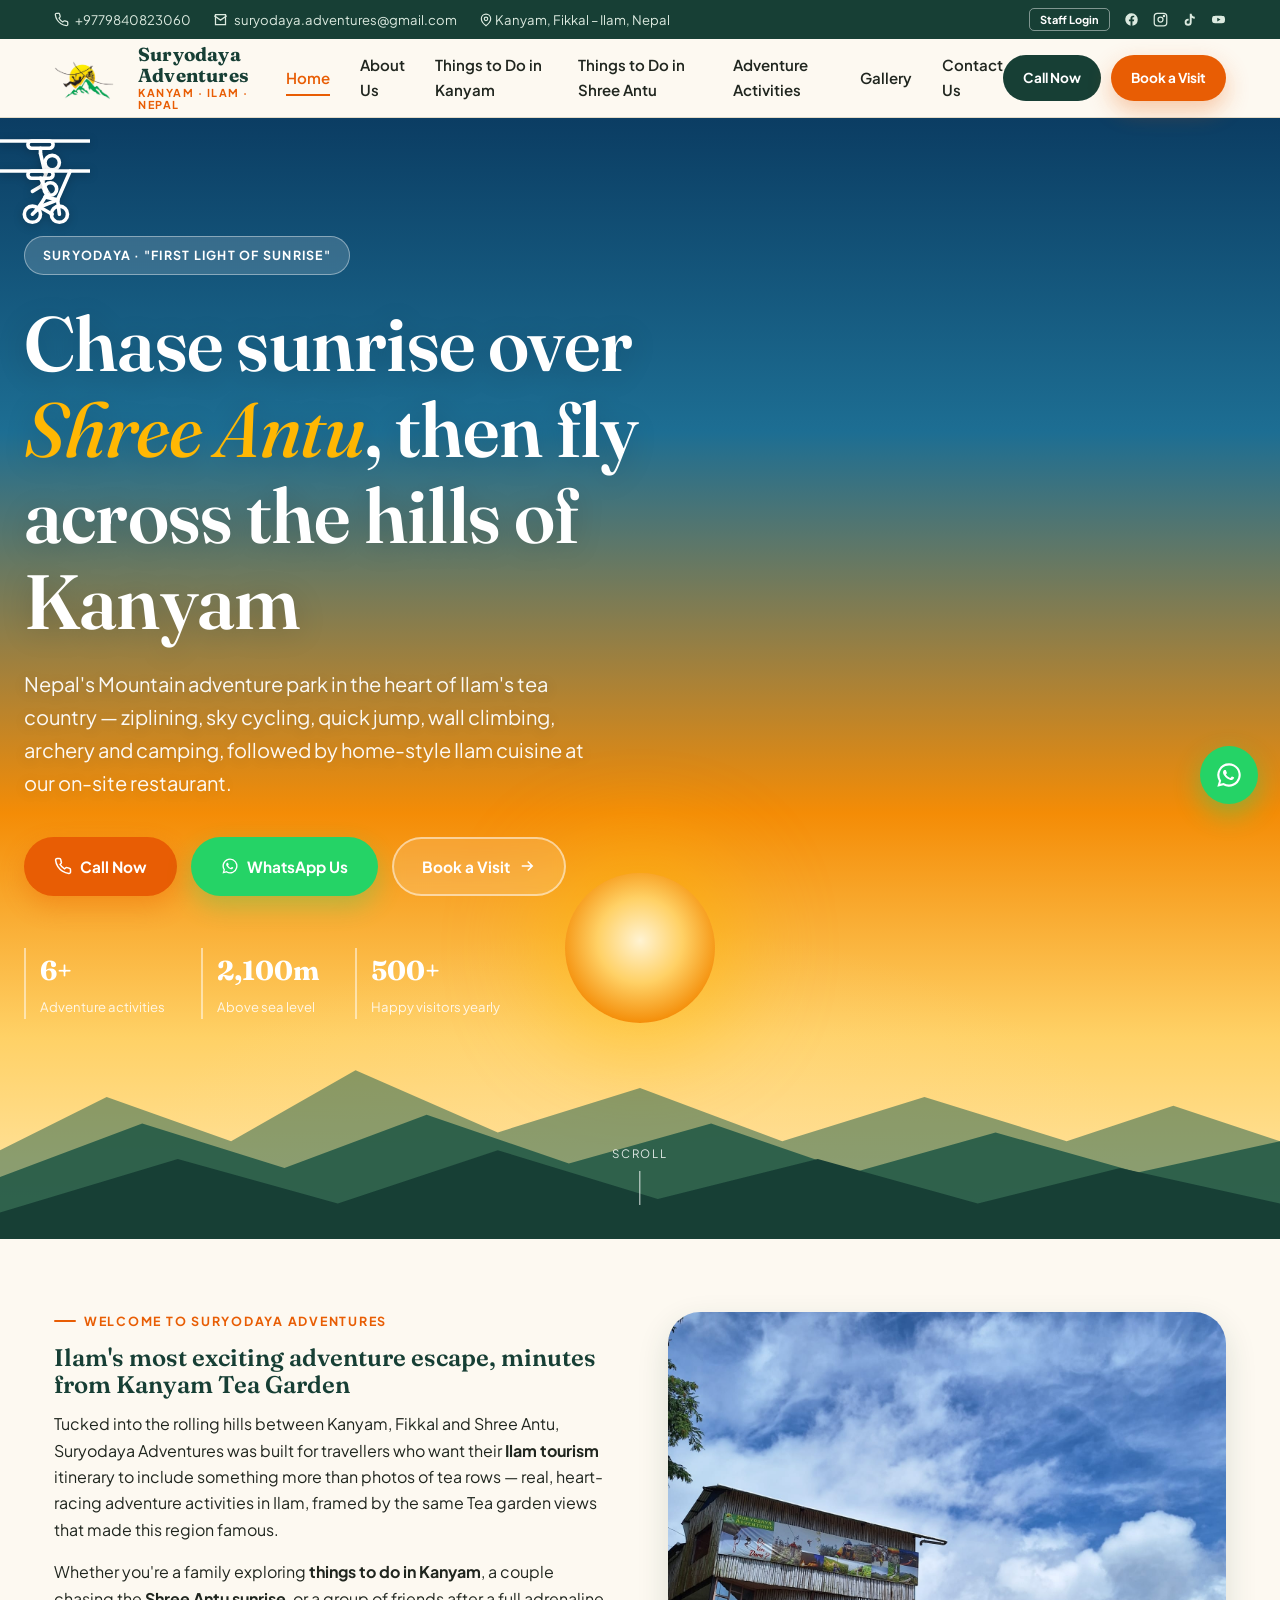
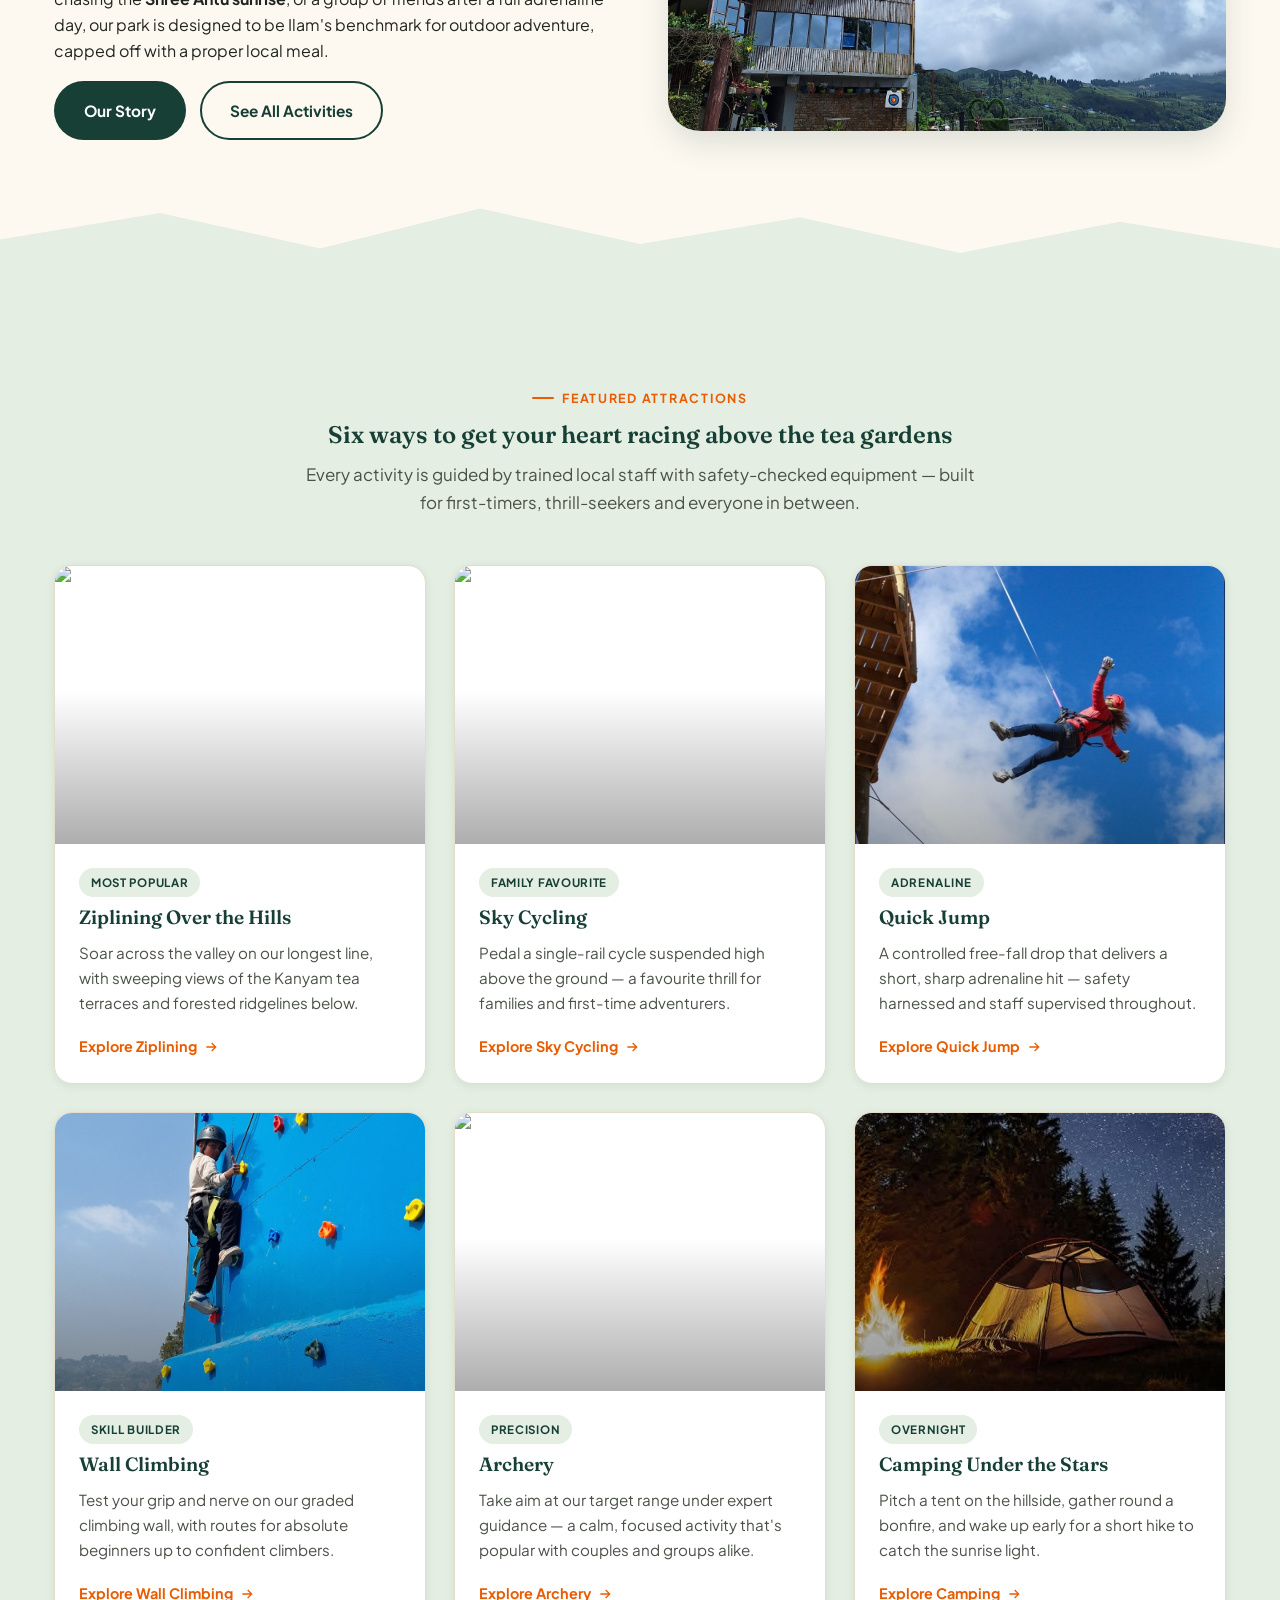
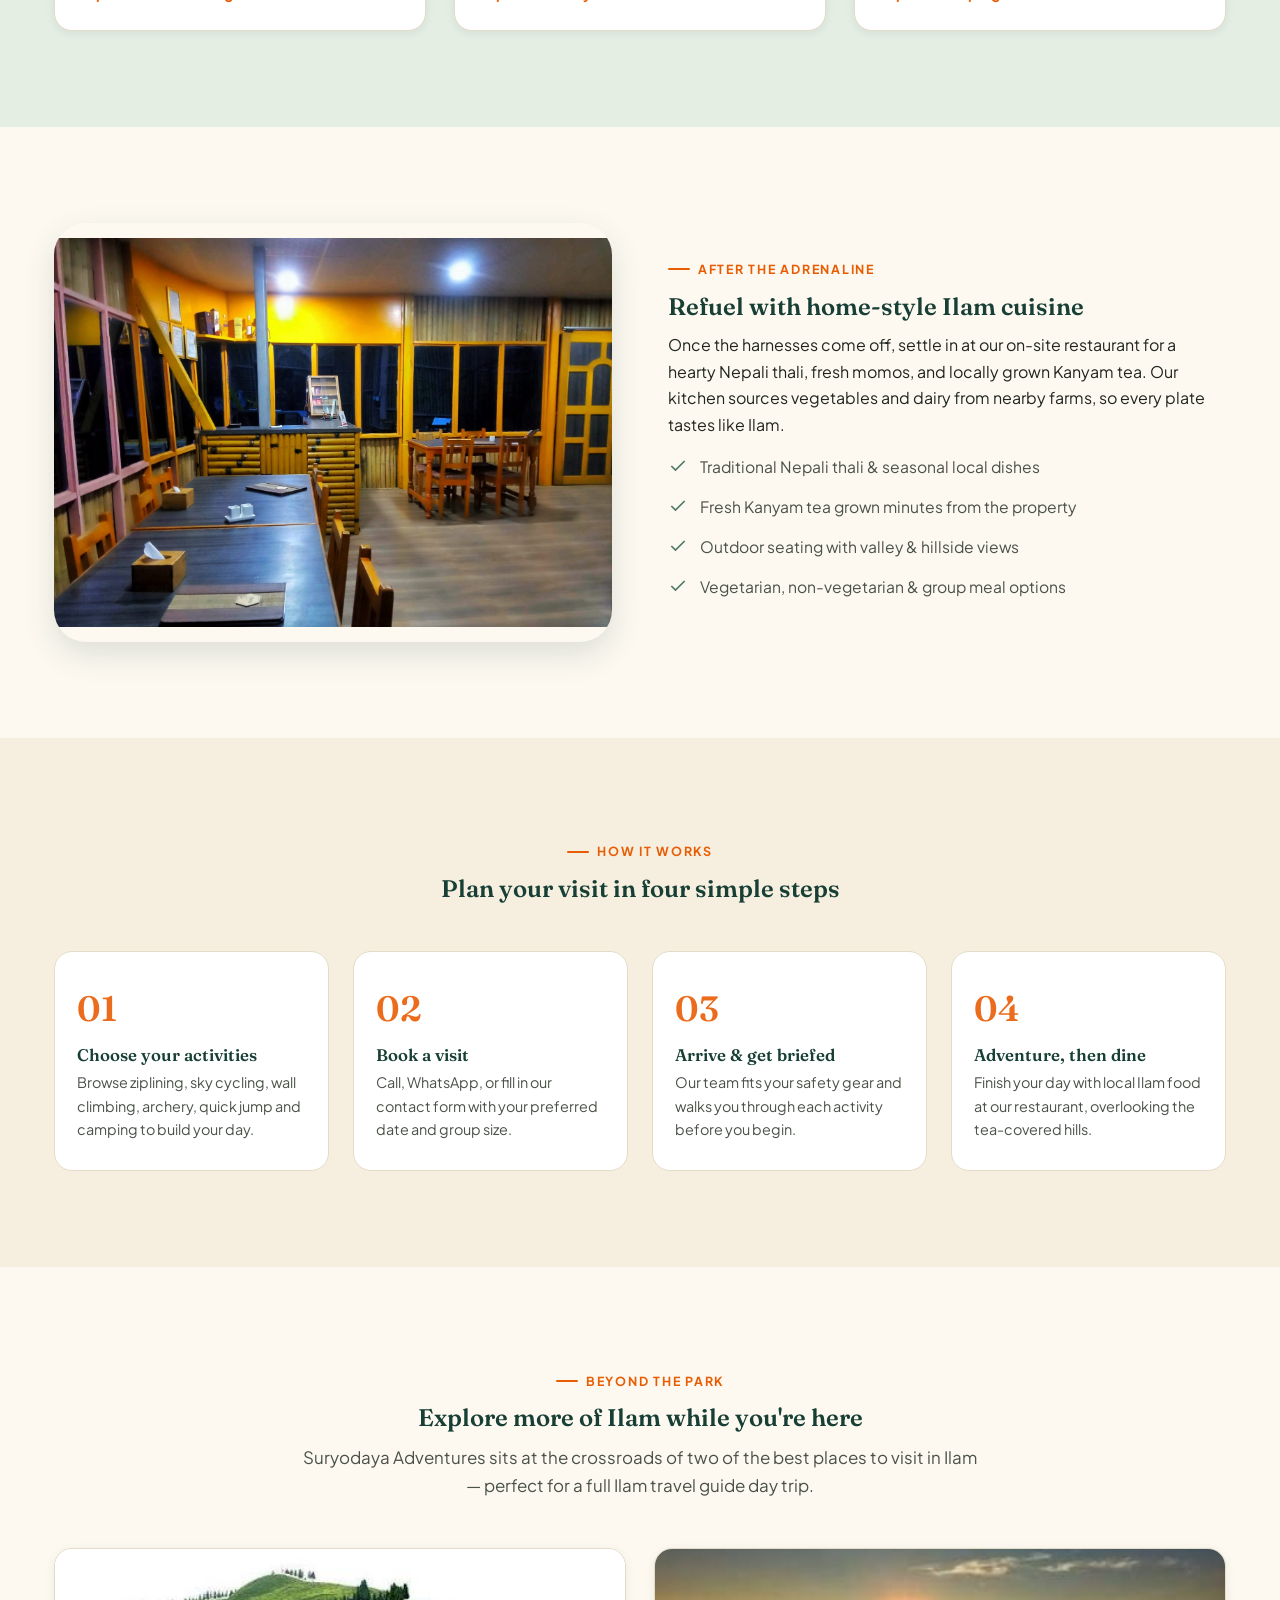
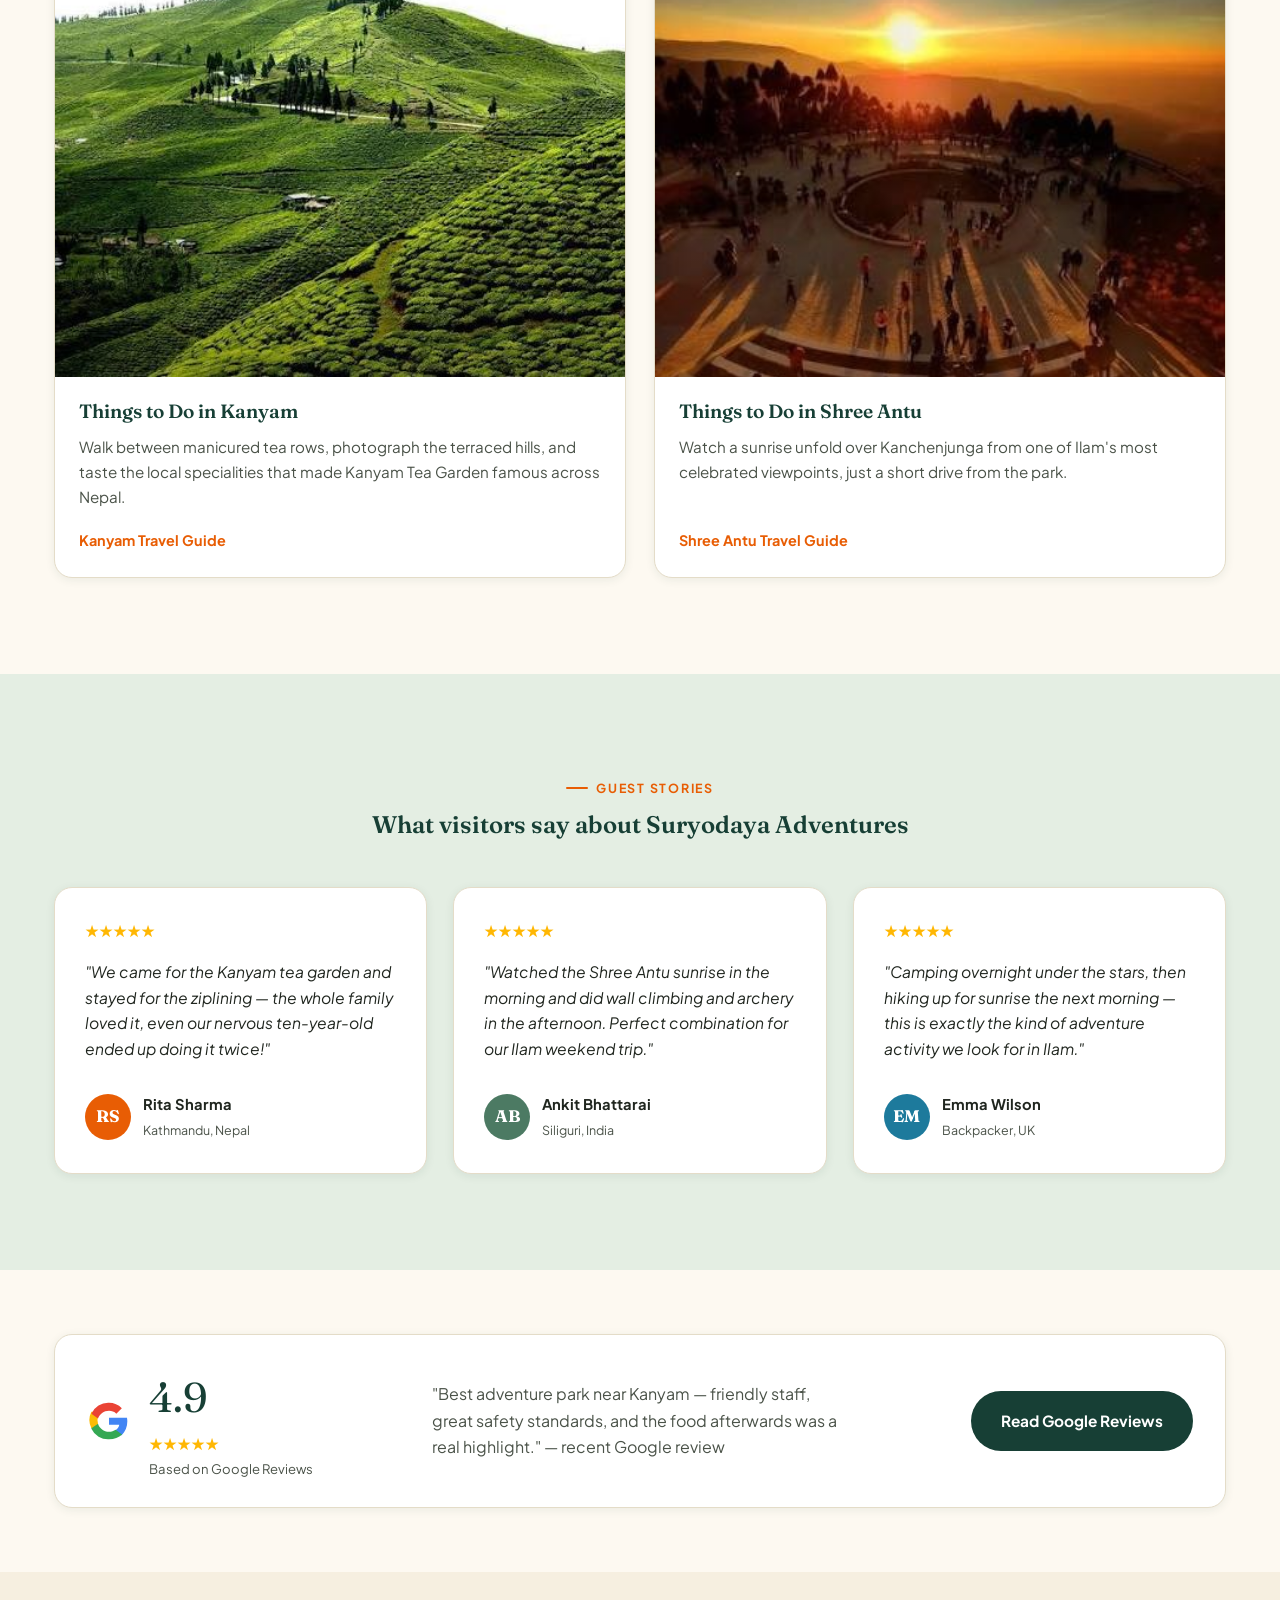
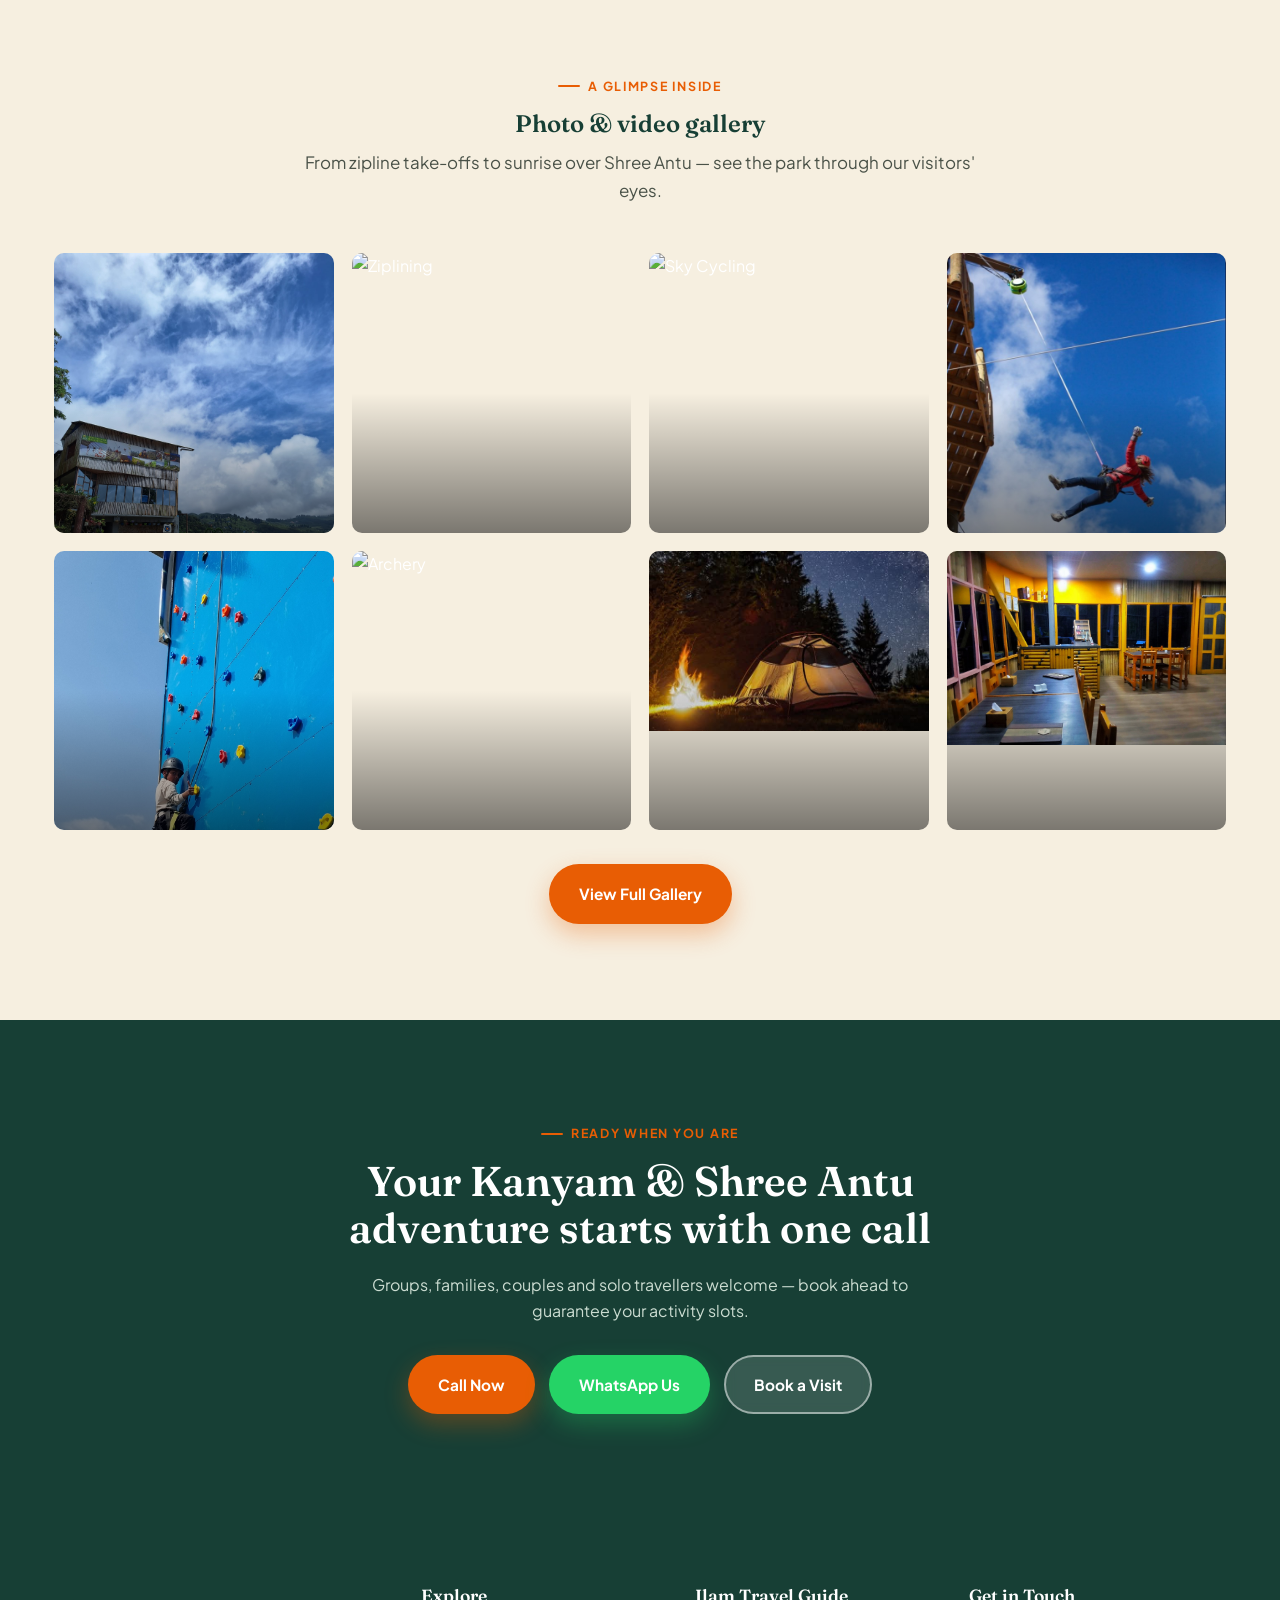
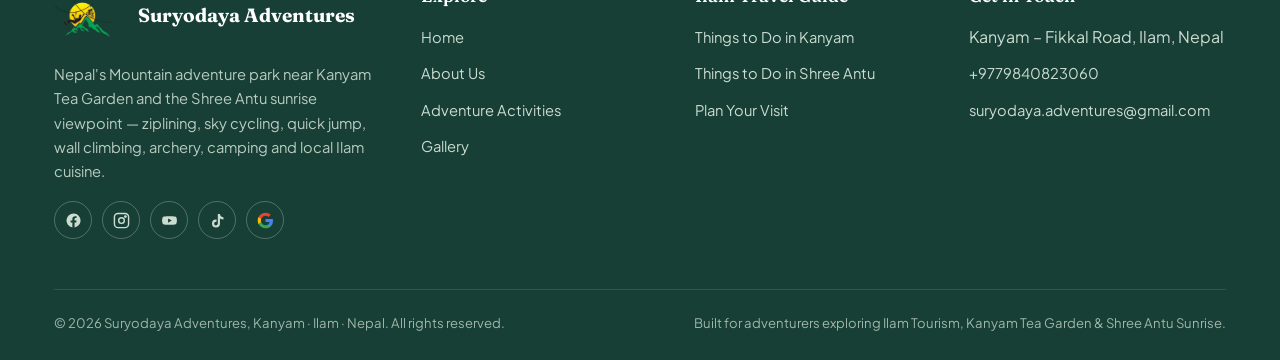
==== commit ae143caf: "Add Staff Login link to topbar" ====
--- a/index.html
+++ b/index.html
@@ -84,6 +84,7 @@
       <span><svg viewBox="0 0 24 24" fill="none" stroke="currentColor" stroke-width="2" style="width:14px;height:14px;vertical-align:-2px;"><path d="M20 10c0 6-8 12-8 12s-8-6-8-12a8 8 0 0 1 16 0Z"/><circle cx="12" cy="10" r="3"/></svg> Kanyam, Fikkal – Ilam, Nepal</span>
     </div>
     <div class="topbar-social">
+      <a href="staff/" class="staff-login-top">Staff Login</a>
       <a href="https://www.facebook.com/SZA.Ilam" aria-label="Facebook" target="_blank" rel="noopener"><svg viewBox="0 0 24 24" fill="currentColor"><path d="M22 12a10 10 0 1 0-11.6 9.9v-7H7.9V12h2.5V9.8c0-2.5 1.5-3.9 3.8-3.9 1.1 0 2.2.2 2.2.2v2.4h-1.3c-1.2 0-1.6.8-1.6 1.6V12h2.8l-.4 2.9h-2.4v7A10 10 0 0 0 22 12Z"/></svg></a>
       <a href="https://www.instagram.com/suryodaya_adventures/" aria-label="Instagram" target="_blank" rel="noopener"><svg viewBox="0 0 24 24" fill="none" stroke="currentColor" stroke-width="2"><rect x="2" y="2" width="20" height="20" rx="5"/><circle cx="12" cy="12" r="4"/><circle cx="17.5" cy="6.5" r="1"/></svg></a>
       <a href="https://www.tiktok.com/@suryodayaadventure" aria-label="TikTok" target="_blank" rel="noopener"><svg viewBox="0 0 24 24" fill="currentColor"><path d="M16.6 5.82c-.7-.77-1.13-1.77-1.13-2.87h-3.02v13.44a2.6 2.6 0 0 1-2.6 2.5 2.6 2.6 0 0 1-2.6-2.6 2.6 2.6 0 0 1 2.6-2.6c.27 0 .53.04.78.11V10.7a5.6 5.6 0 0 0-.78-.05A5.63 5.63 0 0 0 4.24 16.3a5.63 5.63 0 0 0 5.63 5.63 5.63 5.63 0 0 0 5.63-5.63V9.02a8.44 8.44 0 0 0 4.93 1.58V7.58a5.6 5.6 0 0 1-3.83-1.76Z"/></svg></a>
--- a/style.css
+++ b/style.css
@@ -688,3 +688,24 @@
 #booking-form{
   scroll-margin-top: 130px;
 }
+/* Staff Login — Home page top bar */
+.staff-login-top {
+  display: inline-flex;
+  align-items: center;
+  justify-content: center;
+  margin-left: 14px;
+  padding: 5px 10px;
+  border: 1px solid rgba(255, 255, 255, 0.45);
+  border-radius: 5px;
+  color: #ffffff;
+  font-size: 11px;
+  font-weight: 700;
+  text-decoration: none;
+  line-height: 1;
+  transition: all 0.2s ease;
+}
+
+.staff-login-top:hover {
+  background: #ffffff;
+  color: #173F35;
+}
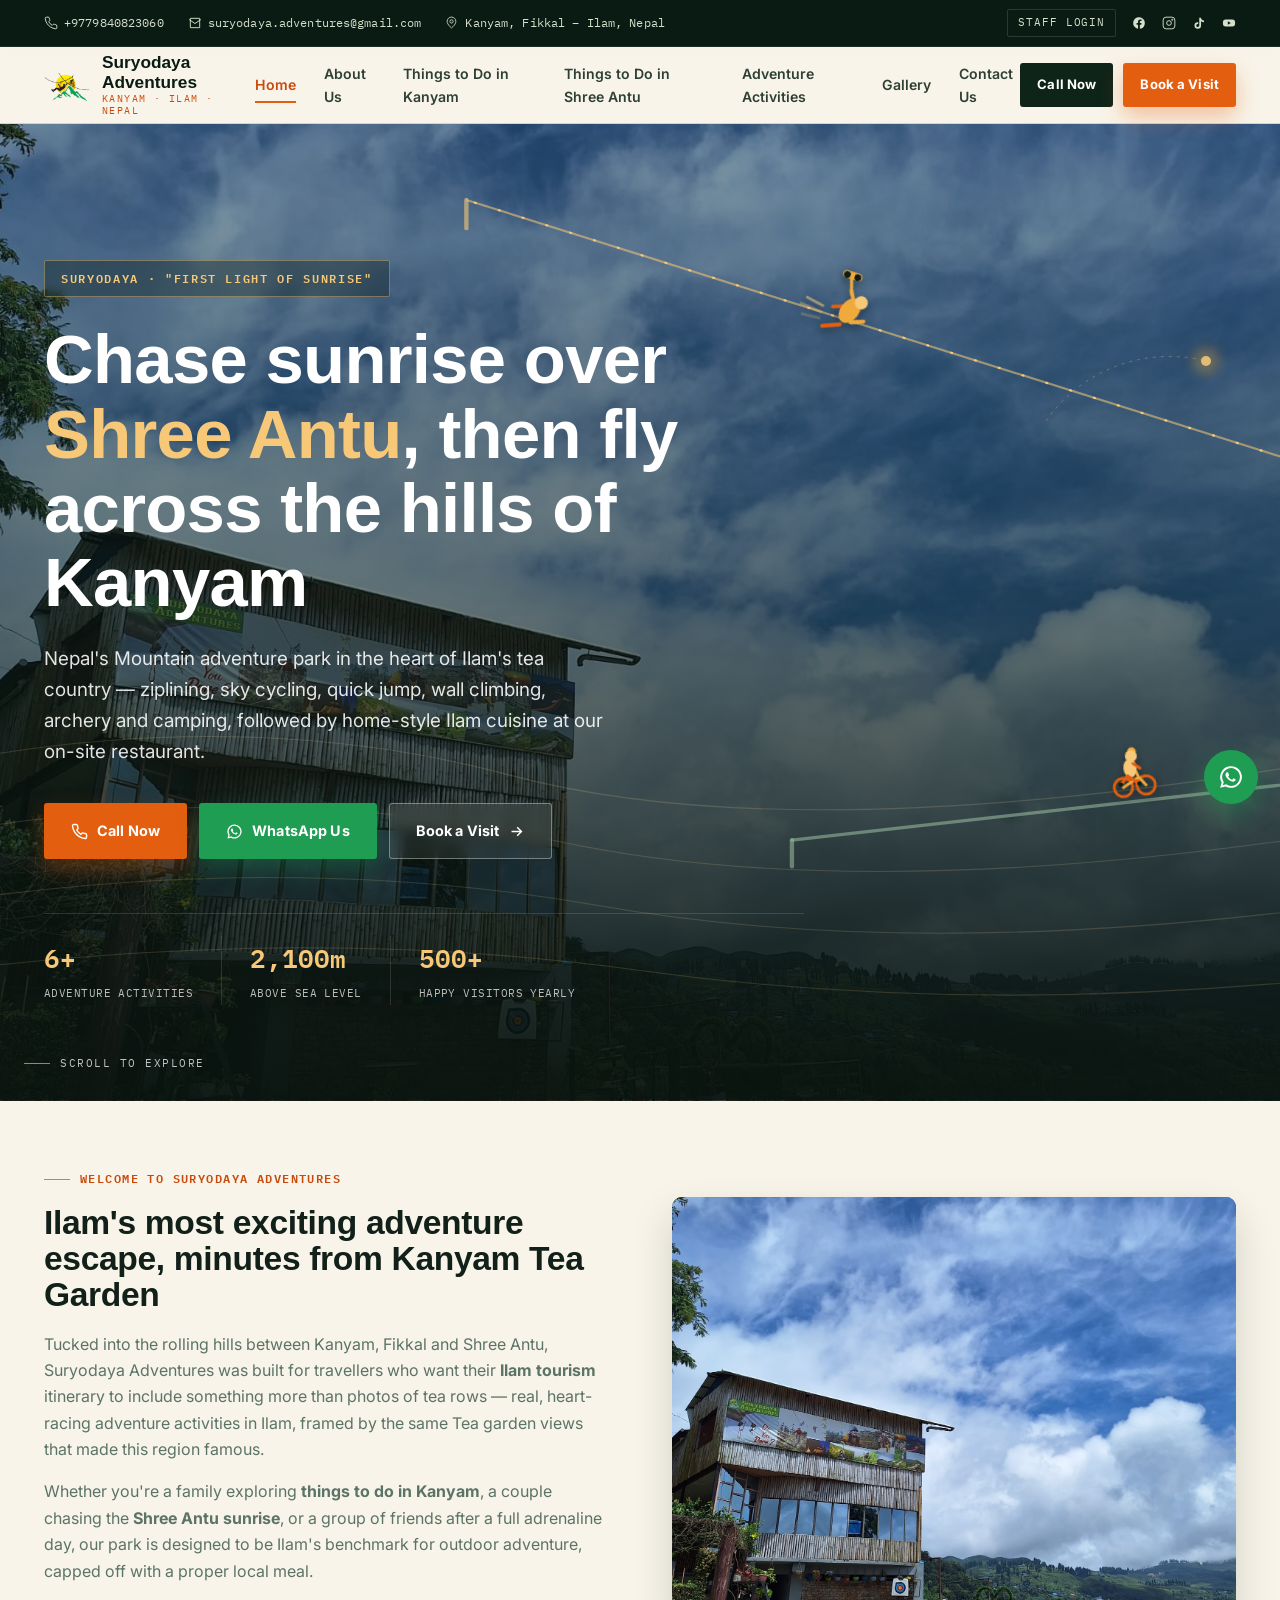
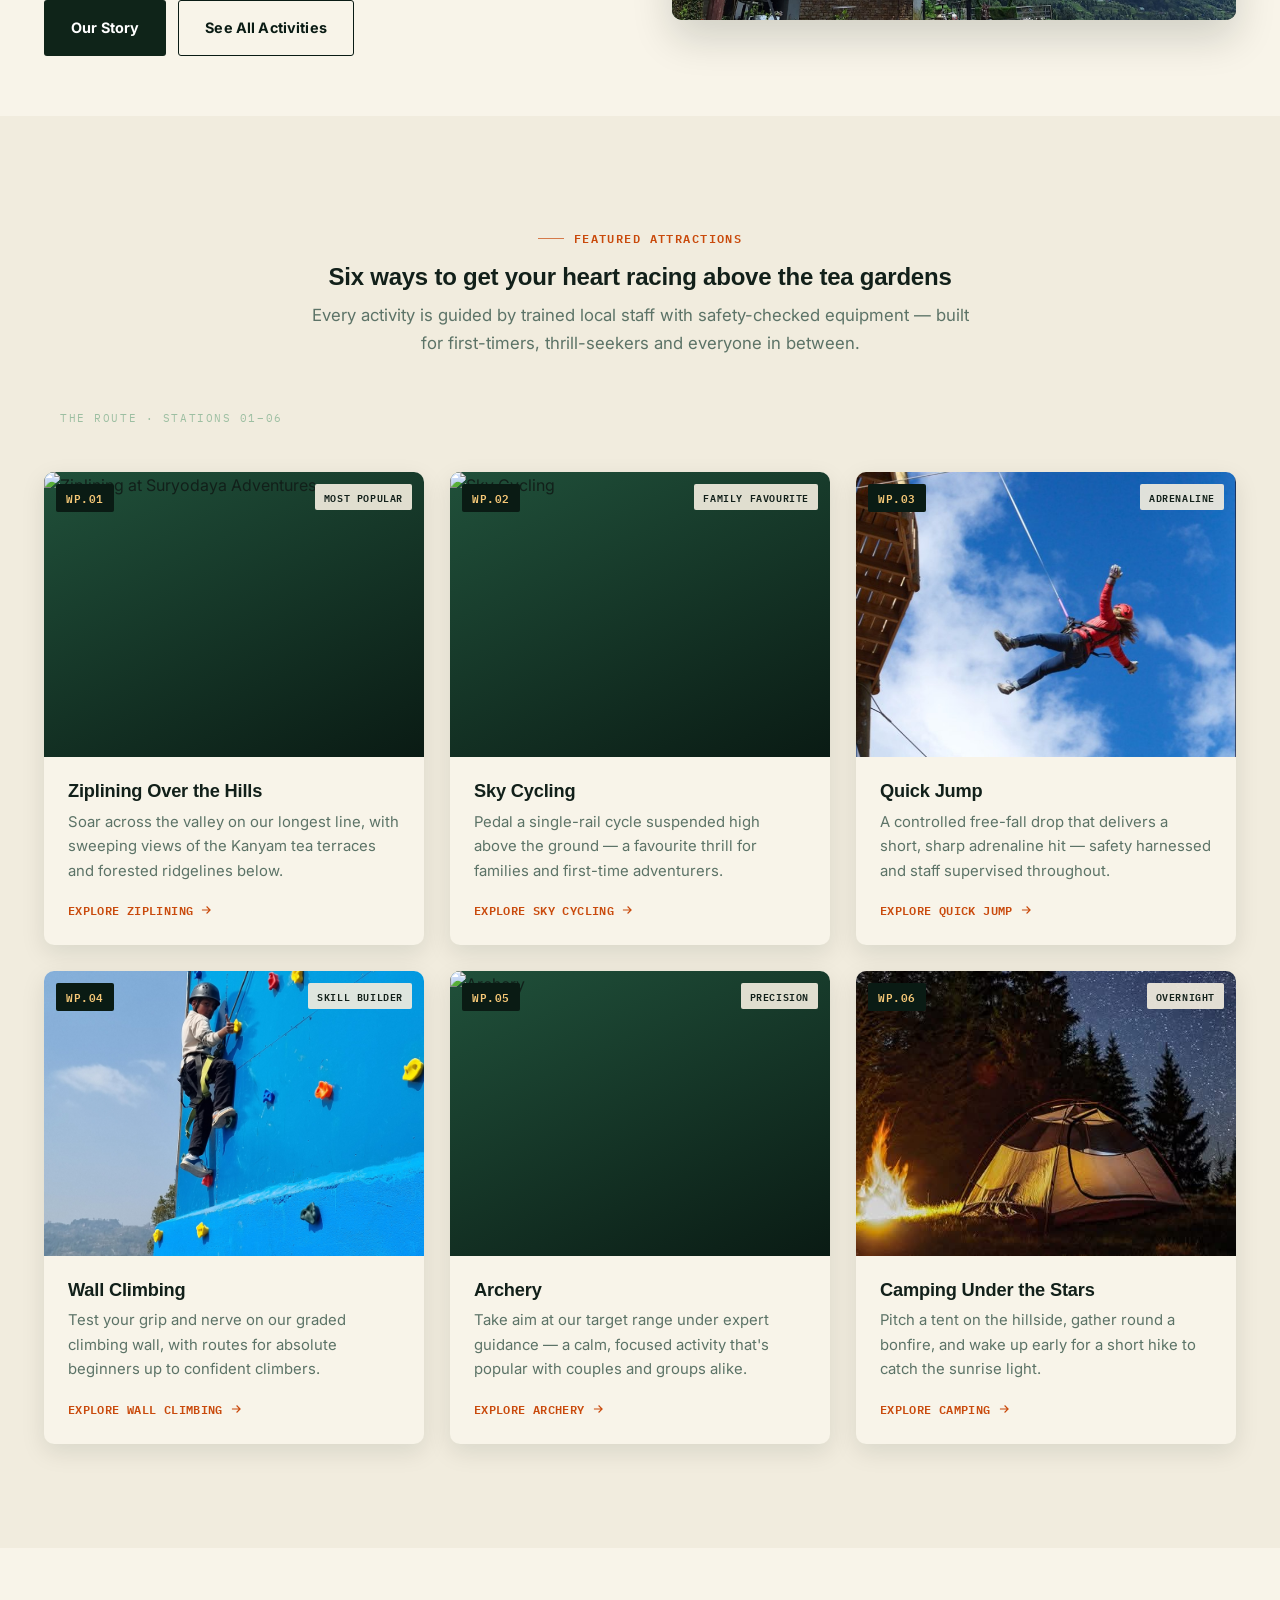
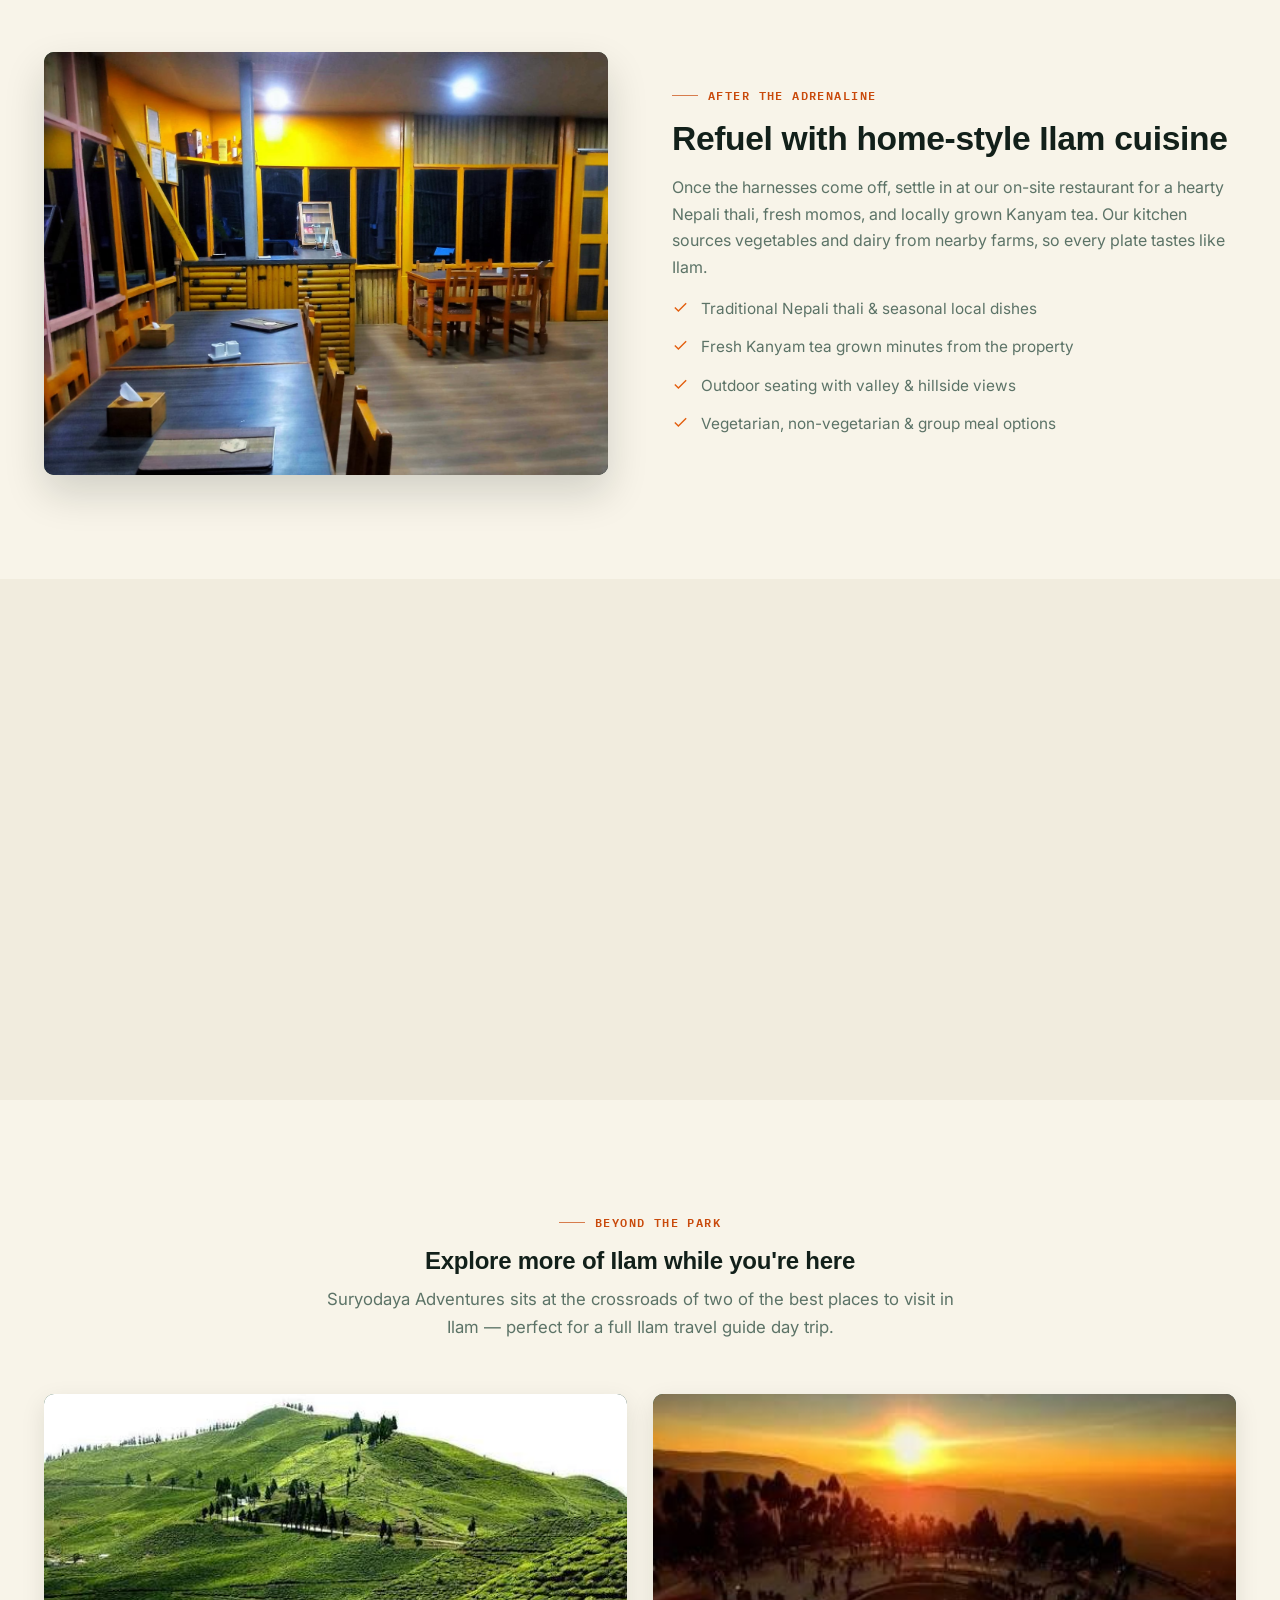
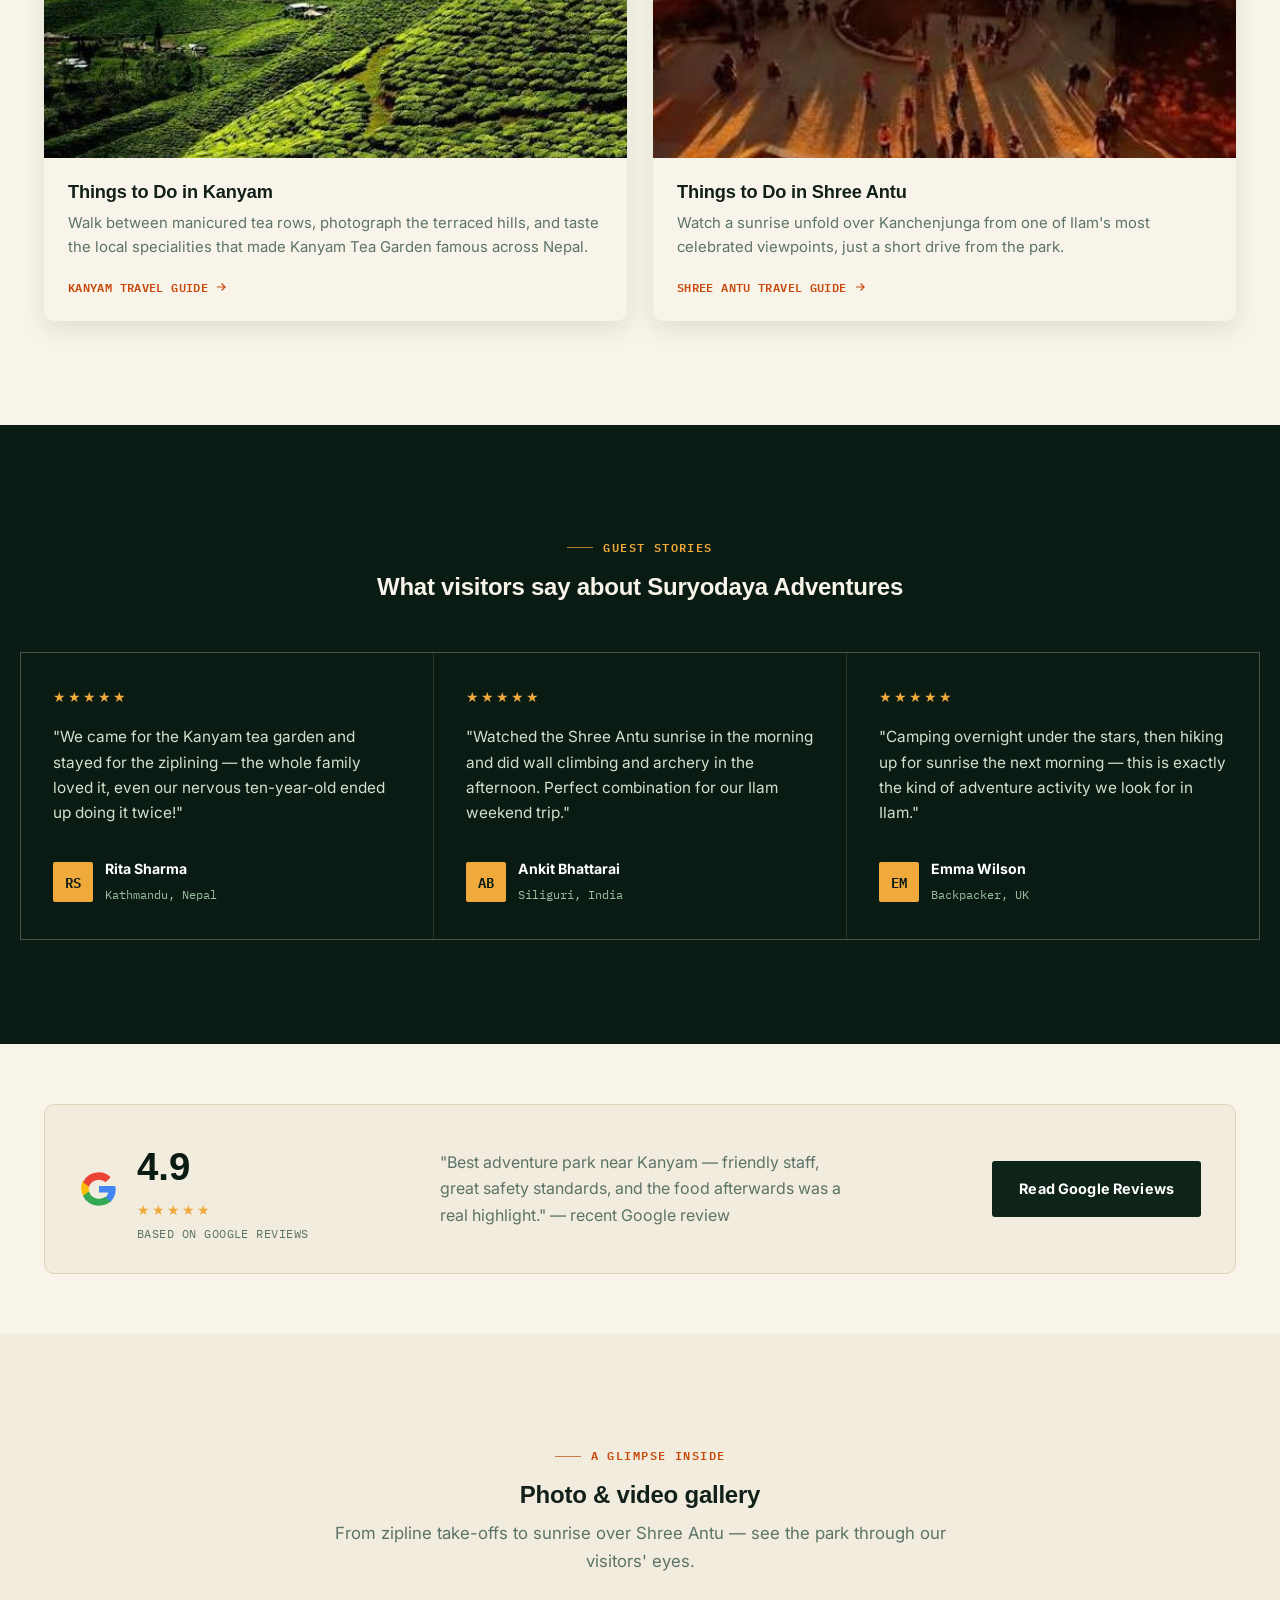
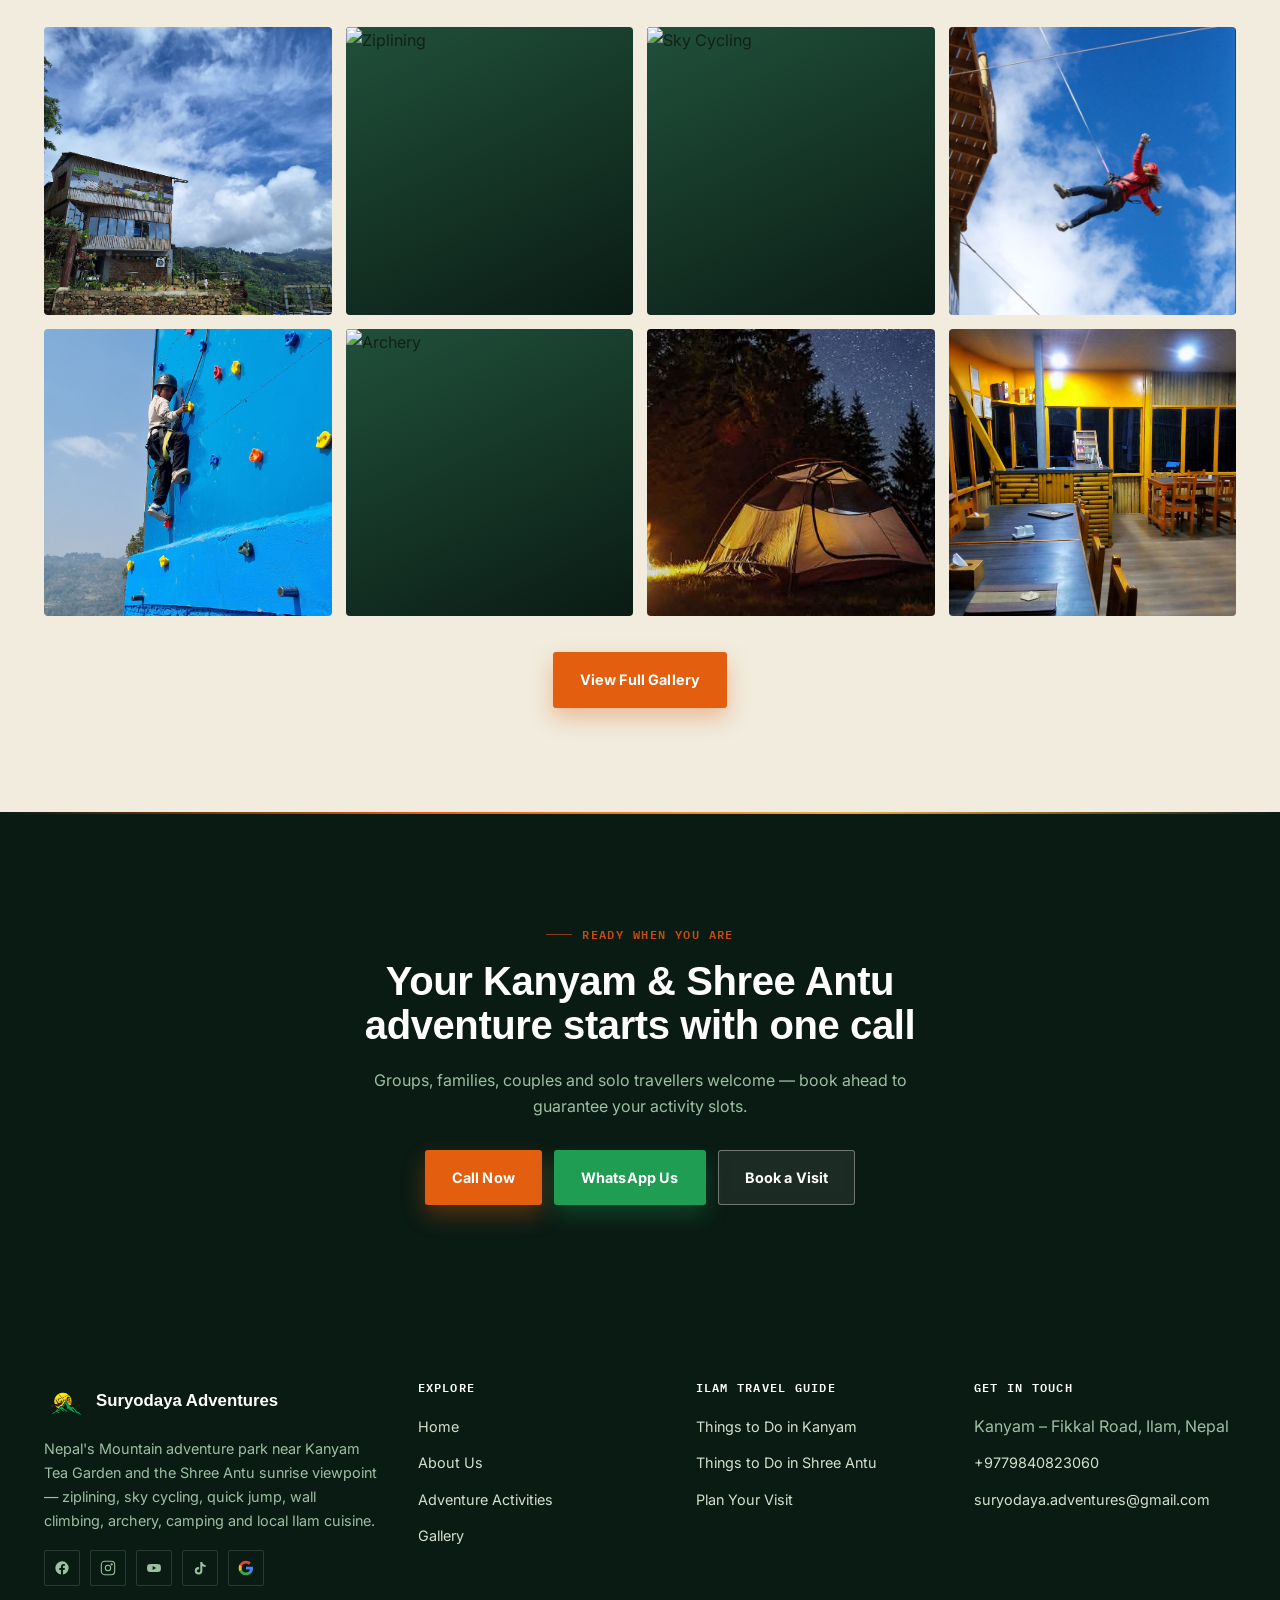
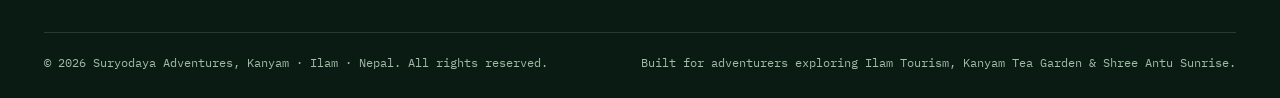
==== commit 1ac21ad1: "Update index.html" ====
--- a/index.html
+++ b/index.html
@@ -5,7 +5,7 @@
 <meta charset="UTF-8">
 <meta name="viewport" content="width=device-width, initial-scale=1.0">
 <title>Suryodaya Adventures | Adventure Activities in Kanyam &amp; Ilam, Nepal</title>
-<meta name="description" content="Suryodaya Adventures is Kanyam's adventure park near Shree Antu, Fikkal &amp; Ilam — ziplining, sky cycling, quick jump, wall climbing, archery, camping and local Ilam cuisine. Book your visit today.">
+<meta name="description" content="Suryodaya Adventures is Kanyam's adventure park near Shree Antu, Fikkal &amp; Ilam — ziplining, sky cycling, quick jump, wall climbing, archery and camping and local Ilam cuisine. Book your visit today.">
 <meta name="keywords" content="Kanyam, Shree Antu, Things to do in Kanyam, Things to do in Shree Antu, Kanyam Tea Garden, Shree Antu Sunrise, Ilam Tourism, Ilam Travel Guide, Best Places to Visit in Ilam, Adventure Activities in Ilam">
 <link rel="canonical" href="https://www.suryodayaadventures.com/index.html">
 <meta property="og:type" content="website">
@@ -13,7 +13,7 @@
 <meta property="og:description" content="Nepal's Mountain adventure park near Kanyam Tea Garden and Shree Antu sunrise viewpoint. Ziplining, sky cycling, wall climbing, archery, camping and local cuisine.">
 <meta property="og:image" content="images/og-cover.jpg">
 <meta property="og:locale" content="en_US">
-<meta name="theme-color" content="#173F35">
+<meta name="theme-color" content="#0A1B14">
 <link rel="icon" type="image/png" sizes="32x32" href="Logo.png">
 <link rel="icon" type="image/png" sizes="16x16" href="Logo.png">
 <link rel="apple-touch-icon" href="Logo.png">
@@ -37,16 +37,11 @@
     "postalCode": "57200",
     "addressCountry": "NP"
   },
-  "geo": {
-    "@type": "GeoCoordinates",
-    "latitude": 26.8820503,
-    "longitude": 88.0331898
-  },
+  "geo": { "@type": "GeoCoordinates", "latitude": 26.8820503, "longitude": 88.0331898 },
   "openingHoursSpecification": {
     "@type": "OpeningHoursSpecification",
     "dayOfWeek": ["Monday","Tuesday","Wednesday","Thursday","Friday","Saturday","Sunday"],
-    "opens": "07:00",
-    "closes": "18:00"
+    "opens": "07:00", "closes": "18:00"
   },
   "sameAs": [
     "https://www.facebook.com/SZA.Ilam",
@@ -79,14 +74,14 @@
 <div class="topbar">
   <div class="container">
     <div class="topbar-left">
-      <a href="tel:+9779840823060"><svg viewBox="0 0 24 24" fill="none" stroke="currentColor" stroke-width="2"><path d="M22 16.92v3a2 2 0 0 1-2.18 2 19.79 19.79 0 0 1-8.63-3.07 19.5 19.5 0 0 1-6-6 19.79 19.79 0 0 1-3.07-8.67A2 2 0 0 1 4.11 2h3a2 2 0 0 1 2 1.72c.13.96.36 1.9.68 2.81a2 2 0 0 1-.45 2.11L8.09 9.91a16 16 0 0 0 6 6l1.27-1.27a2 2 0 0 1 2.11-.45c.91.32 1.85.55 2.81.68A2 2 0 0 1 22 16.92z"/></svg> +9779840823060</a>
-      <a href="mailto:suryodaya.adventures@gmail.com"><svg viewBox="0 0 24 24" fill="none" stroke="currentColor" stroke-width="2"><path d="M4 4h16v16H4z"/><path d="m22 6-10 7L2 6"/></svg> suryodaya.adventures@gmail.com</a>
-      <span><svg viewBox="0 0 24 24" fill="none" stroke="currentColor" stroke-width="2" style="width:14px;height:14px;vertical-align:-2px;"><path d="M20 10c0 6-8 12-8 12s-8-6-8-12a8 8 0 0 1 16 0Z"/><circle cx="12" cy="10" r="3"/></svg> Kanyam, Fikkal – Ilam, Nepal</span>
+      <a href="tel:+9779840823060"><svg viewBox="0 0 24 24" fill="none" stroke="currentColor" stroke-width="1.6"><path d="M22 16.92v3a2 2 0 0 1-2.18 2 19.79 19.79 0 0 1-8.63-3.07 19.5 19.5 0 0 1-6-6 19.79 19.79 0 0 1-3.07-8.67A2 2 0 0 1 4.11 2h3a2 2 0 0 1 2 1.72c.13.96.36 1.9.68 2.81a2 2 0 0 1-.45 2.11L8.09 9.91a16 16 0 0 0 6 6l1.27-1.27a2 2 0 0 1 2.11-.45c.91.32 1.85.55 2.81.68A2 2 0 0 1 22 16.92z"/></svg> +9779840823060</a>
+      <a href="mailto:suryodaya.adventures@gmail.com"><svg viewBox="0 0 24 24" fill="none" stroke="currentColor" stroke-width="1.6"><path d="M4 4h16v16H4z"/><path d="m22 6-10 7L2 6"/></svg> suryodaya.adventures@gmail.com</a>
+      <span><svg viewBox="0 0 24 24" fill="none" stroke="currentColor" stroke-width="1.6" style="width:13px;height:13px;vertical-align:-2px;"><path d="M20 10c0 6-8 12-8 12s-8-6-8-12a8 8 0 0 1 16 0Z"/><circle cx="12" cy="10" r="3"/></svg> Kanyam, Fikkal – Ilam, Nepal</span>
     </div>
     <div class="topbar-social">
       <a href="staff/" class="staff-login-top">Staff Login</a>
       <a href="https://www.facebook.com/SZA.Ilam" aria-label="Facebook" target="_blank" rel="noopener"><svg viewBox="0 0 24 24" fill="currentColor"><path d="M22 12a10 10 0 1 0-11.6 9.9v-7H7.9V12h2.5V9.8c0-2.5 1.5-3.9 3.8-3.9 1.1 0 2.2.2 2.2.2v2.4h-1.3c-1.2 0-1.6.8-1.6 1.6V12h2.8l-.4 2.9h-2.4v7A10 10 0 0 0 22 12Z"/></svg></a>
-      <a href="https://www.instagram.com/suryodaya_adventures/" aria-label="Instagram" target="_blank" rel="noopener"><svg viewBox="0 0 24 24" fill="none" stroke="currentColor" stroke-width="2"><rect x="2" y="2" width="20" height="20" rx="5"/><circle cx="12" cy="12" r="4"/><circle cx="17.5" cy="6.5" r="1"/></svg></a>
+      <a href="https://www.instagram.com/suryodaya_adventures/" aria-label="Instagram" target="_blank" rel="noopener"><svg viewBox="0 0 24 24" fill="none" stroke="currentColor" stroke-width="1.6"><rect x="2" y="2" width="20" height="20" rx="5"/><circle cx="12" cy="12" r="4"/><circle cx="17.5" cy="6.5" r="1"/></svg></a>
       <a href="https://www.tiktok.com/@suryodayaadventure" aria-label="TikTok" target="_blank" rel="noopener"><svg viewBox="0 0 24 24" fill="currentColor"><path d="M16.6 5.82c-.7-.77-1.13-1.77-1.13-2.87h-3.02v13.44a2.6 2.6 0 0 1-2.6 2.5 2.6 2.6 0 0 1-2.6-2.6 2.6 2.6 0 0 1 2.6-2.6c.27 0 .53.04.78.11V10.7a5.6 5.6 0 0 0-.78-.05A5.63 5.63 0 0 0 4.24 16.3a5.63 5.63 0 0 0 5.63 5.63 5.63 5.63 0 0 0 5.63-5.63V9.02a8.44 8.44 0 0 0 4.93 1.58V7.58a5.6 5.6 0 0 1-3.83-1.76Z"/></svg></a>
       <a href="https://www.youtube.com/@suryodaya.adventures" aria-label="YouTube" target="_blank" rel="noopener"><svg viewBox="0 0 24 24" fill="currentColor"><path d="M22 8.6a3 3 0 0 0-2.1-2.1C18.1 6 12 6 12 6s-6.1 0-7.9.5A3 3 0 0 0 2 8.6 31 31 0 0 0 1.5 12a31 31 0 0 0 .5 3.4 3 3 0 0 0 2.1 2.1C6 18 12 18 12 18s6.1 0 7.9-.5a3 3 0 0 0 2.1-2.1 31 31 0 0 0 .5-3.4 31 31 0 0 0-.5-3.4ZM10 15V9l5.2 3-5.2 3Z"/></svg></a>
     </div>
@@ -97,12 +92,11 @@
 <header class="nav">
   <div class="container">
     <a href="index.html" class="brand">
-      <img src="Logo.png
-        " alt="Suryodaya Adventures Logo" class="brand-logo">
+      <img src="Logo.png" alt="Suryodaya Adventures Logo" class="brand-logo">
       <span class="brand-text"><strong>Suryodaya Adventures</strong><span>Kanyam · Ilam · Nepal</span></span>
     </a>
     <nav class="nav-links" id="nav-links">
-      <a href="index.html">Home</a>
+      <a href="index.html" class="active">Home</a>
       <a href="about.html">About Us</a>
       <a href="kanyam.html">Things to Do in Kanyam</a>
       <a href="shree-antu.html">Things to Do in Shree Antu</a>
@@ -120,41 +114,111 @@
 
 <!-- ============ HERO ============ -->
 <section class="hero">
-  <div class="hero-sun" aria-hidden="true"></div>
-  
-<div class="hero-zipline" aria-hidden="true">
-  <div class="zipliner">
-    <svg viewBox="0 0 100 70" width="90" height="63" fill="none" stroke="currentColor" stroke-width="4" stroke-linecap="round" stroke-linejoin="round">
-      <line x1="0" y1="10" x2="100" y2="10"/>
-      <path d="M35 10 h20 a3 3 0 0 1 0 8 h-20 a3 3 0 0 1 0 -8 z"/>
-      <line x1="45" y1="18" x2="45" y2="24"/>
-      <circle cx="58" cy="34" r="8"/>
-      <path d="M53 41 L46 60"/>
-      <path d="M50 45 L45 24"/>
-      <path d="M46 60 L36 66"/>
-      <path d="M46 60 L54 68"/>
+  <div class="hero-bg" style="--hero-photo:url('Image/Homepage.jpeg');"></div>
+  <div class="hero-topo" aria-hidden="true">
+    <svg viewBox="0 0 1440 900" preserveAspectRatio="xMidYMid slice" xmlns="http://www.w3.org/2000/svg">
+      <g fill="none" stroke="#F6C877" stroke-width="1">
+        <path d="M-50 620 Q 300 520 600 600 T 1500 560"/>
+        <path d="M-50 680 Q 320 590 640 660 T 1500 630"/>
+        <path d="M-50 740 Q 340 660 680 720 T 1500 700"/>
+        <path d="M-50 800 Q 360 730 720 780 T 1500 770"/>
+      </g>
     </svg>
   </div>
 
-<div class="skycycler">
-  <svg viewBox="0 0 100 70" width="90" height="63" fill="none" stroke="currentColor" stroke-width="4" stroke-linecap="round" stroke-linejoin="round">
-    <line x1="0" y1="10" x2="100" y2="10"/>
-    <path d="M35 10 h20 a3 3 0 0 1 0 8 h-20 a3 3 0 0 1 0 -8 z"/>
-    <line x1="45" y1="18" x2="52" y2="32"/>
-    <circle cx="56" cy="30" r="7"/>
-    <path d="M52 36 L46 46"/>
-    <path d="M50 39 L64 42"/>
-    <path d="M46 46 L40 54"/>
-    <path d="M44 50 L64 42"/>
-    <path d="M44 50 L58 58"/>
-    <line x1="64" y1="42" x2="78" y2="10"/>
-    <circle cx="36" cy="58" r="9"/>
-    <circle cx="66" cy="58" r="9"/>
-    <path d="M36 58 L44 50"/>
-    <path d="M66 58 L64 42"/>
-  </svg>
-</div>
-  
+  <!-- Animated zipline + sky-cycle scene — real figures riding the actual lines -->
+  <div class="hero-motion" aria-hidden="true">
+    <svg viewBox="0 0 1440 900" preserveAspectRatio="xMidYMid slice" xmlns="http://www.w3.org/2000/svg">
+      <defs>
+        <filter id="figShadow" x="-60%" y="-60%" width="220%" height="220%">
+          <feDropShadow dx="0" dy="3" stdDeviation="4" flood-color="#0A1B14" flood-opacity="0.45"/>
+        </filter>
+      </defs>
+
+      <!-- ZIPLINE WIRE -->
+      <path id="zipWire" d="M 560 70 L 1480 360" fill="none" stroke="#F6C877" stroke-width="2" stroke-opacity="0.55"/>
+      <path d="M 560 70 L 1480 360" fill="none" stroke="#F6C877" stroke-width="2" stroke-dasharray="1 22" stroke-linecap="round">
+        <animate attributeName="stroke-dashoffset" from="0" to="-23" dur="0.6s" repeatCount="indefinite"/>
+      </path>
+      <!-- anchor posts -->
+      <line x1="560" y1="70" x2="560" y2="96" stroke="#F6C877" stroke-width="4" stroke-linecap="round" stroke-opacity="0.6"/>
+      <line x1="1480" y1="360" x2="1480" y2="386" stroke="#F6C877" stroke-width="4" stroke-linecap="round" stroke-opacity="0.6"/>
+
+      <!-- Zipliner figure: rides #zipWire, looping -->
+      <g filter="url(#figShadow)">
+        <g id="ziplinerFig">
+          <!-- trailing speed marks -->
+          <g stroke="#F6C877" stroke-linecap="round">
+            <line x1="-18" y1="-6" x2="-34" y2="-9" stroke-width="2.5" opacity="0.55"/>
+            <line x1="-18" y1="0"  x2="-38" y2="-2" stroke-width="2.5" opacity="0.35"/>
+            <line x1="-18" y1="6"  x2="-34" y2="7"  stroke-width="2.5" opacity="0.2"/>
+          </g>
+          <!-- pulley / trolley on the wire -->
+          <rect x="-9" y="-44" width="18" height="7" rx="3.5" fill="#F0A93B"/>
+          <circle cx="-5" cy="-40" r="3.2" fill="#0A1B14"/>
+          <circle cx="5" cy="-40" r="3.2" fill="#0A1B14"/>
+          <!-- strap -->
+          <line x1="0" y1="-37" x2="4" y2="-24" stroke="#F0A93B" stroke-width="2.6" stroke-linecap="round"/>
+          <!-- trailing arm + leg -->
+          <line x1="6" y1="-13" x2="-9" y2="-8" stroke="#E35F0F" stroke-width="3.2" stroke-linecap="round"/>
+          <line x1="2" y1="6" x2="-13" y2="12" stroke="#E35F0F" stroke-width="3.6" stroke-linecap="round"/>
+          <!-- torso, leaning into the ride -->
+          <ellipse cx="7" cy="-9" rx="8.5" ry="12.5" fill="#F0A93B" transform="rotate(20 7 -9)"/>
+          <!-- forward arm gripping the strap -->
+          <line x1="9" y1="-16" x2="3" y2="-27" stroke="#F0A93B" stroke-width="3.2" stroke-linecap="round"/>
+          <!-- forward leg -->
+          <line x1="11" y1="1" x2="22" y2="-3" stroke="#F0A93B" stroke-width="3.6" stroke-linecap="round"/>
+          <!-- head -->
+          <circle cx="15" cy="-19" r="6" fill="#F6C877"/>
+        </g>
+        <animateMotion dur="7s" repeatCount="indefinite" rotate="auto" keyPoints="0;1" keyTimes="0;1" calcMode="linear">
+          <mpath href="#zipWire"/>
+        </animateMotion>
+      </g>
+
+      <!-- SKY-CYCLE RAIL -->
+      <path id="cycleRail" d="M 860 660 L 1480 590" fill="none" stroke="#9DBFA2" stroke-width="3" stroke-opacity="0.55" stroke-linecap="round"/>
+      <line x1="860" y1="660" x2="860" y2="684" stroke="#9DBFA2" stroke-width="4" stroke-linecap="round" stroke-opacity="0.55"/>
+      <line x1="1480" y1="590" x2="1480" y2="614" stroke="#9DBFA2" stroke-width="4" stroke-linecap="round" stroke-opacity="0.55"/>
+
+      <!-- Sky cyclist figure: rides #cycleRail, looping -->
+      <g filter="url(#figShadow)">
+        <g id="cycleFig">
+          <!-- hanger to rail -->
+          <circle cx="0" cy="-46" r="4" fill="#F0A93B"/>
+          <line x1="0" y1="-43" x2="0" y2="-30" stroke="#F0A93B" stroke-width="2.6"/>
+          <!-- bike frame -->
+          <circle cx="10" cy="-14" r="8.5" fill="none" stroke="#E35F0F" stroke-width="2.4"/>
+          <circle cx="-11" cy="-14" r="8.5" fill="none" stroke="#E35F0F" stroke-width="2.4"/>
+          <path d="M -11 -14 L 4 -22 L 10 -14 M 4 -22 L 1 -30" fill="none" stroke="#F0A93B" stroke-width="2.4" stroke-linecap="round" stroke-linejoin="round"/>
+          <line x1="-4" y1="-27" x2="1" y2="-30" stroke="#F0A93B" stroke-width="2.4" stroke-linecap="round"/>
+          <!-- rider -->
+          <ellipse cx="-3" cy="-31" rx="6" ry="8.5" fill="#F6C877"/>
+          <circle cx="-1" cy="-42" r="5.4" fill="#F6C877"/>
+          <line x1="0" y1="-35" x2="6" y2="-30" stroke="#E35F0F" stroke-width="2.6" stroke-linecap="round"/>
+          <line x1="-6" y1="-24" x2="4" y2="-16" stroke="#E35F0F" stroke-width="3" stroke-linecap="round"/>
+          <line x1="-6" y1="-24" x2="-13" y2="-17" stroke="#E35F0F" stroke-width="3" stroke-linecap="round"/>
+          <circle cx="4" cy="-16" r="2" fill="#0A1B14"/>
+          <circle cx="-13" cy="-17" r="2" fill="#0A1B14"/>
+        </g>
+        <animateMotion dur="9s" repeatCount="indefinite" rotate="auto" begin="-2s">
+          <mpath href="#cycleRail"/>
+        </animateMotion>
+      </g>
+    </svg>
+  </div>
+
+  <div class="sunrise-arc" aria-hidden="true">
+    <svg viewBox="0 0 180 180">
+      <path class="arc-path" d="M10 160 A 150 150 0 0 1 170 100"/>
+      <g id="sun-rider">
+        <circle class="arc-sun-glow" cx="10" cy="160" r="14"/>
+        <circle class="arc-sun" cx="10" cy="160" r="5"/>
+        <animateMotion dur="2.4s" begin="0.3s" fill="freeze" path="M0 0 A 150 150 0 0 1 160 -60" calcMode="spline" keySplines="0.2 0 0.2 1" keyTimes="0;1"/>
+      </g>
+    </svg>
+  </div>
+
   <div class="container">
     <div class="hero-content">
       <span class="hero-eyebrow">Suryodaya · "First Light of Sunrise"</span>
@@ -181,14 +245,11 @@
       </div>
     </div>
   </div>
-  <div class="hero-ridges" aria-hidden="true">
-    <svg viewBox="0 0 1440 260" preserveAspectRatio="none"><path class="ridge-back" d="M0 160 L120 100 L260 150 L400 70 L560 140 L720 90 L880 150 L1040 100 L1200 150 L1320 110 L1440 150 L1440 260 L0 260 Z"/><path class="ridge-mid" d="M0 190 L160 130 L320 180 L480 120 L640 175 L800 130 L960 185 L1120 140 L1280 185 L1440 150 L1440 260 L0 260 Z"/><path class="ridge-front" d="M0 230 L200 170 L380 220 L560 160 L740 215 L920 170 L1100 220 L1260 180 L1440 220 L1440 260 L0 260 Z"/></svg>
-  </div>
-  <a href="#featured" class="scroll-cue"><span>Scroll</span><span class="dot"></span></a>
+  <a href="#featured" class="scroll-cue"><span class="dot"></span><span>Scroll to explore</span></a>
 </section>
 
 <!-- ============ INTRO STRIP ============ -->
-<section class="section section--tight">
+<section class="section section--paper section--tight">
   <div class="container">
     <div class="split reveal">
       <div>
@@ -198,109 +259,96 @@
         <p>Whether you're a family exploring <strong>things to do in Kanyam</strong>, a couple chasing the <strong>Shree Antu sunrise</strong>, or a group of friends after a full adrenaline day, our park is designed to be Ilam's benchmark for outdoor adventure, capped off with a proper local meal.</p>
         <div class="cta-row">
           <a href="about.html" class="btn btn-dark">Our Story</a>
-          <a href="activities.html" class="btn btn-outline" style="color:var(--forest);border-color:var(--forest);">See All Activities</a>
-        </div>
-      </div>
-<div class="split-media">
-    <img
-        src="Image/Homepage.jpeg"
-        alt="Suryodaya Adventures in Kanyam, Ilam"
-        class="section-image">
-</div>
-    </div>
-  </div>
-</section>
-
-<!-- ============ RIDGE DIVIDER ============ -->
-<div class="ridge-divider" aria-hidden="true">
-  <svg viewBox="0 0 1440 90" preserveAspectRatio="none"><path fill="#E4EEE3" d="M0 40 L180 10 L360 50 L540 5 L720 45 L900 15 L1080 55 L1260 20 L1440 50 L1440 90 L0 90 Z"/></svg>
-</div>
-
-<!-- ============ FEATURED ACTIVITIES ============ -->
-<section class="section section--tea" id="featured">
+          <a href="activities.html" class="btn btn-outline" style="color:var(--pine-950);border-color:var(--pine-950);">See All Activities</a>
+        </div>
+      </div>
+      <div class="split-media">
+        <img src="Image/Homepage.jpeg" alt="Suryodaya Adventures in Kanyam, Ilam">
+      </div>
+    </div>
+  </div>
+</section>
+
+<!-- ============ FEATURED ACTIVITIES (waypoint trail) ============ -->
+<section class="section section--paper-alt" id="featured">
   <div class="container">
     <div class="section-head center reveal">
       <span class="eyebrow" style="justify-content:center;">Featured Attractions</span>
       <h2>Six ways to get your heart racing above the tea gardens</h2>
       <p>Every activity is guided by trained local staff with safety-checked equipment — built for first-timers, thrill-seekers and everyone in between.</p>
     </div>
+    <div class="trail-rule reveal"><span>The Route · Stations 01–06</span><div class="line"></div></div>
     <div class="grid grid-3">
-      <div class="card reveal">
-        <div class="media">
-    <img src="Image/zipline.jpeg"
-         alt="Ziplining at Suryodaya Adventures"
-         class="card-image">
-</div>
-        <div class="card-body">
-          <span class="badge">Most Popular</span>
+      <div class="station reveal">
+        <div class="station-media">
+          <span class="station-wp">WP.01</span>
+          <span class="station-tag">Most Popular</span>
+          <img src="Image/zipline.jpeg" alt="Ziplining at Suryodaya Adventures">
+        </div>
+        <div class="station-body">
           <h3>Ziplining Over the Hills</h3>
           <p>Soar across the valley on our longest line, with sweeping views of the Kanyam tea terraces and forested ridgelines below.</p>
-          <a href="activities.html#ziplining" class="card-link">Explore Ziplining <svg viewBox="0 0 24 24" fill="none" stroke="currentColor" stroke-width="2"><path d="M5 12h14M13 6l6 6-6 6"/></svg></a>
-        </div>
-      </div>
-      <div class="card reveal">
-        <div class="media">
-    <img src="Image/skycycle.jpeg"
-         alt="Sky Cycling"
-         class="card-image">
-</div>
-        <div class="card-body">
-          <span class="badge">Family Favourite</span>
+          <a href="activities.html#ziplining" class="station-link">Explore Ziplining <svg viewBox="0 0 24 24" fill="none" stroke="currentColor" stroke-width="2"><path d="M5 12h14M13 6l6 6-6 6"/></svg></a>
+        </div>
+      </div>
+      <div class="station reveal">
+        <div class="station-media">
+          <span class="station-wp">WP.02</span>
+          <span class="station-tag">Family Favourite</span>
+          <img src="Image/skycycle.jpeg" alt="Sky Cycling">
+        </div>
+        <div class="station-body">
           <h3>Sky Cycling</h3>
           <p>Pedal a single-rail cycle suspended high above the ground — a favourite thrill for families and first-time adventurers.</p>
-          <a href="activities.html#sky-cycling" class="card-link">Explore Sky Cycling <svg viewBox="0 0 24 24" fill="none" stroke="currentColor" stroke-width="2"><path d="M5 12h14M13 6l6 6-6 6"/></svg></a>
-        </div>
-      </div>
-      <div class="card reveal">
-        <div class="media">
-    <img src="Image/bungee.jpeg"
-         alt="Quick Jump Bungee"
-         class="card-image">
-</div>
-        <div class="card-body">
-          <span class="badge">Adrenaline</span>
+          <a href="activities.html#sky-cycling" class="station-link">Explore Sky Cycling <svg viewBox="0 0 24 24" fill="none" stroke="currentColor" stroke-width="2"><path d="M5 12h14M13 6l6 6-6 6"/></svg></a>
+        </div>
+      </div>
+      <div class="station reveal">
+        <div class="station-media">
+          <span class="station-wp">WP.03</span>
+          <span class="station-tag">Adrenaline</span>
+          <img src="Image/bungee.jpeg" alt="Quick Jump Bungee">
+        </div>
+        <div class="station-body">
           <h3>Quick Jump</h3>
           <p>A controlled free-fall drop that delivers a short, sharp adrenaline hit — safety harnessed and staff supervised throughout.</p>
-          <a href="activities.html#quick-jump" class="card-link">Explore Quick Jump <svg viewBox="0 0 24 24" fill="none" stroke="currentColor" stroke-width="2"><path d="M5 12h14M13 6l6 6-6 6"/></svg></a>
-        </div>
-      </div>
-      <div class="card reveal">
-        <div class="media">
-    <img src="Image/wallclimbing.jpeg"
-         alt="Wall Climbing"
-         class="card-image">
-</div>
-        <div class="card-body">
-          <span class="badge">Skill Builder</span>
+          <a href="activities.html#quick-jump" class="station-link">Explore Quick Jump <svg viewBox="0 0 24 24" fill="none" stroke="currentColor" stroke-width="2"><path d="M5 12h14M13 6l6 6-6 6"/></svg></a>
+        </div>
+      </div>
+      <div class="station reveal">
+        <div class="station-media">
+          <span class="station-wp">WP.04</span>
+          <span class="station-tag">Skill Builder</span>
+          <img src="Image/wallclimbing.jpeg" alt="Wall Climbing">
+        </div>
+        <div class="station-body">
           <h3>Wall Climbing</h3>
           <p>Test your grip and nerve on our graded climbing wall, with routes for absolute beginners up to confident climbers.</p>
-          <a href="activities.html#wall-climbing" class="card-link">Explore Wall Climbing <svg viewBox="0 0 24 24" fill="none" stroke="currentColor" stroke-width="2"><path d="M5 12h14M13 6l6 6-6 6"/></svg></a>
-        </div>
-      </div>
-      <div class="card reveal">
-        <div class="media">
-    <img src="Image/archery.jpeg"
-         alt="Archery"
-         class="card-image">
-</div>
-        <div class="card-body">
-          <span class="badge">Precision</span>
+          <a href="activities.html#wall-climbing" class="station-link">Explore Wall Climbing <svg viewBox="0 0 24 24" fill="none" stroke="currentColor" stroke-width="2"><path d="M5 12h14M13 6l6 6-6 6"/></svg></a>
+        </div>
+      </div>
+      <div class="station reveal">
+        <div class="station-media">
+          <span class="station-wp">WP.05</span>
+          <span class="station-tag">Precision</span>
+          <img src="Image/archery.jpeg" alt="Archery">
+        </div>
+        <div class="station-body">
           <h3>Archery</h3>
           <p>Take aim at our target range under expert guidance — a calm, focused activity that's popular with couples and groups alike.</p>
-          <a href="activities.html#archery" class="card-link">Explore Archery <svg viewBox="0 0 24 24" fill="none" stroke="currentColor" stroke-width="2"><path d="M5 12h14M13 6l6 6-6 6"/></svg></a>
-        </div>
-      </div>
-      <div class="card reveal">
-        <div class="media">
-    <img src="Image/camping.jpeg"
-         alt="Camping"
-         class="card-image">
-</div>
-        <div class="card-body">
-          <span class="badge">Overnight</span>
+          <a href="activities.html#archery" class="station-link">Explore Archery <svg viewBox="0 0 24 24" fill="none" stroke="currentColor" stroke-width="2"><path d="M5 12h14M13 6l6 6-6 6"/></svg></a>
+        </div>
+      </div>
+      <div class="station reveal">
+        <div class="station-media">
+          <span class="station-wp">WP.06</span>
+          <span class="station-tag">Overnight</span>
+          <img src="Image/camping.jpeg" alt="Camping">
+        </div>
+        <div class="station-body">
           <h3>Camping Under the Stars</h3>
           <p>Pitch a tent on the hillside, gather round a bonfire, and wake up early for a short hike to catch the sunrise light.</p>
-          <a href="activities.html#camping" class="card-link">Explore Camping <svg viewBox="0 0 24 24" fill="none" stroke="currentColor" stroke-width="2"><path d="M5 12h14M13 6l6 6-6 6"/></svg></a>
+          <a href="activities.html#camping" class="station-link">Explore Camping <svg viewBox="0 0 24 24" fill="none" stroke="currentColor" stroke-width="2"><path d="M5 12h14M13 6l6 6-6 6"/></svg></a>
         </div>
       </div>
     </div>
@@ -308,15 +356,12 @@
 </section>
 
 <!-- ============ RESTAURANT STRIP ============ -->
-<section class="section">
+<section class="section section--paper">
   <div class="container">
     <div class="split reveal">
-<div class="split-media">
-    <img
-        src="Image/restaurant.jpg"
-        alt="Restaurant at Suryodaya Adventures"
-        class="section-image">
-</div>
+      <div class="split-media">
+        <img src="Image/restaurant.jpg" alt="Restaurant at Suryodaya Adventures">
+      </div>
       <div>
         <span class="eyebrow">After the Adrenaline</span>
         <h2>Refuel with home-style Ilam cuisine</h2>
@@ -332,24 +377,24 @@
   </div>
 </section>
 
-<!-- ============ PLAN YOUR VISIT (real sequence) ============ -->
-<section class="section section--cream2">
+<!-- ============ PLAN YOUR VISIT ============ -->
+<section class="section section--paper-alt">
   <div class="container">
     <div class="section-head center reveal">
       <span class="eyebrow" style="justify-content:center;">How It Works</span>
       <h2>Plan your visit in four simple steps</h2>
     </div>
     <div class="steps reveal">
-      <div class="step"><div class="step-num">01</div><h4>Choose your activities</h4><p>Browse ziplining, sky cycling, wall climbing, archery, quick jump and camping to build your day.</p></div>
-      <div class="step"><div class="step-num">02</div><h4>Book a visit</h4><p>Call, WhatsApp, or fill in our contact form with your preferred date and group size.</p></div>
-      <div class="step"><div class="step-num">03</div><h4>Arrive &amp; get briefed</h4><p>Our team fits your safety gear and walks you through each activity before you begin.</p></div>
-      <div class="step"><div class="step-num">04</div><h4>Adventure, then dine</h4><p>Finish your day with local Ilam food at our restaurant, overlooking the tea-covered hills.</p></div>
+      <div class="step"><div class="step-num">STEP 01</div><h4>Choose your activities</h4><p>Browse ziplining, sky cycling, wall climbing, archery, quick jump and camping to build your day.</p></div>
+      <div class="step"><div class="step-num">STEP 02</div><h4>Book a visit</h4><p>Call, WhatsApp, or fill in our contact form with your preferred date and group size.</p></div>
+      <div class="step"><div class="step-num">STEP 03</div><h4>Arrive &amp; get briefed</h4><p>Our team fits your safety gear and walks you through each activity before you begin.</p></div>
+      <div class="step"><div class="step-num">STEP 04</div><h4>Adventure, then dine</h4><p>Finish your day with local Ilam food at our restaurant, overlooking the tea-covered hills.</p></div>
     </div>
   </div>
 </section>
 
 <!-- ============ EXPLORE NEARBY ============ -->
-<section class="section">
+<section class="section section--paper">
   <div class="container">
     <div class="section-head center reveal">
       <span class="eyebrow" style="justify-content:center;">Beyond the Park</span>
@@ -357,38 +402,24 @@
       <p>Suryodaya Adventures sits at the crossroads of two of the best places to visit in Ilam — perfect for a full Ilam travel guide day trip.</p>
     </div>
     <div class="grid grid-2 reveal">
-<div class="card">
-    <div class="media">
-        <img src="Image/kanyam.jpg"
-             alt="Kanyam Tea Garden"
-             class="card-image">
-    </div>
-
-    <div class="card-body">
-        <h3>Things to Do in Kanyam</h3>
-        <p>Walk between manicured tea rows, photograph the terraced hills, and taste the local specialities that made Kanyam Tea Garden famous across Nepal.</p>
-
-        <a href="kanyam.html" class="card-link">
-            Kanyam Travel Guide
-        </a>
-    </div>
-</div>
-      <div class="card">
-    <div class="media">
-        <img src="Image/shreeantu.jpg"
-             alt="Shree Antu Sunrise"
-             class="card-image">
-    </div>
-
-    <div class="card-body">
-        <h3>Things to Do in Shree Antu</h3>
-        <p>Watch a sunrise unfold over Kanchenjunga from one of Ilam's most celebrated viewpoints, just a short drive from the park.</p>
-
-        <a href="shree-antu.html" class="card-link">
-            Shree Antu Travel Guide
-        </a>
-    </div>
-</div>
+      <div class="station">
+        <div class="station-media" style="aspect-ratio:16/10;">
+          <img src="Image/kanyam.jpg" alt="Kanyam Tea Garden">
+        </div>
+        <div class="station-body">
+          <h3>Things to Do in Kanyam</h3>
+          <p>Walk between manicured tea rows, photograph the terraced hills, and taste the local specialities that made Kanyam Tea Garden famous across Nepal.</p>
+          <a href="kanyam.html" class="station-link">Kanyam Travel Guide <svg viewBox="0 0 24 24" fill="none" stroke="currentColor" stroke-width="2"><path d="M5 12h14M13 6l6 6-6 6"/></svg></a>
+        </div>
+      </div>
+      <div class="station">
+        <div class="station-media" style="aspect-ratio:16/10;">
+          <img src="Image/shreeantu.jpg" alt="Shree Antu Sunrise">
+        </div>
+        <div class="station-body">
+          <h3>Things to Do in Shree Antu</h3>
+          <p>Watch a sunrise unfold over Kanchenjunga from one of Ilam's most celebrated viewpoints, just a short drive from the park.</p>
+          <a href="shree-antu.html" class="station-link">Shree Antu Travel Guide <svg viewBox="0 0 24 24" fill="none" stroke="currentColor" stroke-width="2"><path d="M5 12h14M13 6l6 6-6 6"/></svg></a>
         </div>
       </div>
     </div>
@@ -396,18 +427,20 @@
 </section>
 
 <!-- ============ TESTIMONIALS ============ -->
-<section class="section section--tea">
+<section class="section section--pine">
   <div class="container">
     <div class="section-head center reveal">
       <span class="eyebrow" style="justify-content:center;">Guest Stories</span>
       <h2>What visitors say about Suryodaya Adventures</h2>
     </div>
-    <div class="testi-track reveal">
+  </div>
+  <div class="container reveal" style="padding:0;">
+    <div class="testi-track">
       <div class="testi">
         <div class="stars">★★★★★</div>
         <p>"We came for the Kanyam tea garden and stayed for the ziplining — the whole family loved it, even our nervous ten-year-old ended up doing it twice!"</p>
         <div class="testi-who">
-          <div class="testi-avatar" style="background:var(--sunrise);">RS</div>
+          <div class="testi-avatar">RS</div>
           <div><strong>Rita Sharma</strong><span>Kathmandu, Nepal</span></div>
         </div>
       </div>
@@ -415,7 +448,7 @@
         <div class="stars">★★★★★</div>
         <p>"Watched the Shree Antu sunrise in the morning and did wall climbing and archery in the afternoon. Perfect combination for our Ilam weekend trip."</p>
         <div class="testi-who">
-          <div class="testi-avatar" style="background:var(--tea);">AB</div>
+          <div class="testi-avatar">AB</div>
           <div><strong>Ankit Bhattarai</strong><span>Siliguri, India</span></div>
         </div>
       </div>
@@ -423,7 +456,7 @@
         <div class="stars">★★★★★</div>
         <p>"Camping overnight under the stars, then hiking up for sunrise the next morning — this is exactly the kind of adventure activity we look for in Ilam."</p>
         <div class="testi-who">
-          <div class="testi-avatar" style="background:var(--sky);">EM</div>
+          <div class="testi-avatar">EM</div>
           <div><strong>Emma Wilson</strong><span>Backpacker, UK</span></div>
         </div>
       </div>
@@ -432,78 +465,53 @@
 </section>
 
 <!-- ============ GOOGLE REVIEWS ============ -->
-<section class="section section--tight">
+<section class="section section--paper section--tight">
   <div class="container">
     <div class="reviews-strip reveal">
       <div class="reviews-score">
-        <svg width="44" height="44" viewBox="0 0 24 24"><path fill="#4285F4" d="M22 12.2c0-.8-.1-1.4-.2-2H12v3.9h5.6c-.2 1.3-1 2.4-2.2 3.1v2.6h3.5c2-1.9 3.1-4.6 3.1-7.6Z"/><path fill="#34A853" d="M12 22c2.9 0 5.4-1 7.1-2.6l-3.5-2.6c-1 .7-2.2 1.1-3.6 1.1-2.8 0-5.2-1.9-6-4.4H2.4v2.7A10 10 0 0 0 12 22Z"/><path fill="#FBBC05" d="M6 13.5a6 6 0 0 1 0-3.8V7H2.4a10 10 0 0 0 0 9l3.6-2.5Z"/><path fill="#EA4335" d="M12 6.4c1.5 0 2.9.5 4 1.6l3-3A9.9 9.9 0 0 0 12 2a10 10 0 0 0-9.6 6l3.6 2.7c.8-2.5 3.2-4.3 6-4.3Z"/></svg>
+        <svg width="40" height="40" viewBox="0 0 24 24"><path fill="#4285F4" d="M22 12.2c0-.8-.1-1.4-.2-2H12v3.9h5.6c-.2 1.3-1 2.4-2.2 3.1v2.6h3.5c2-1.9 3.1-4.6 3.1-7.6Z"/><path fill="#34A853" d="M12 22c2.9 0 5.4-1 7.1-2.6l-3.5-2.6c-1 .7-2.2 1.1-3.6 1.1-2.8 0-5.2-1.9-6-4.4H2.4v2.7A10 10 0 0 0 12 22Z"/><path fill="#FBBC05" d="M6 13.5a6 6 0 0 1 0-3.8V7H2.4a10 10 0 0 0 0 9l3.6-2.5Z"/><path fill="#EA4335" d="M12 6.4c1.5 0 2.9.5 4 1.6l3-3A9.9 9.9 0 0 0 12 2a10 10 0 0 0-9.6 6l3.6 2.7c.8-2.5 3.2-4.3 6-4.3Z"/></svg>
         <div>
           <div class="num">4.9</div>
           <div class="stars">★★★★★</div>
           <small>Based on Google Reviews</small>
         </div>
       </div>
-      <p style="max-width:420px;margin:0;color:var(--ink-soft);">"Best adventure park near Kanyam — friendly staff, great safety standards, and the food afterwards was a real highlight." — recent Google review</p>
+      <p style="max-width:420px;margin:0;color:var(--ink-500);">"Best adventure park near Kanyam — friendly staff, great safety standards, and the food afterwards was a real highlight." — recent Google review</p>
       <a href="https://maps.app.goo.gl/yzUekhzRrkxqk5xPA" target="_blank" rel="noopener" class="btn btn-dark">Read Google Reviews</a>
     </div>
   </div>
 </section>
 
 <!-- ============ GALLERY PREVIEW ============ -->
-<section class="section section--cream2">
+<section class="section section--paper-alt">
   <div class="container">
     <div class="section-head center reveal">
       <span class="eyebrow" style="justify-content:center;">A Glimpse Inside</span>
       <h2>Photo &amp; video gallery</h2>
       <p>From zipline take-offs to sunrise over Shree Antu — see the park through our visitors' eyes.</p>
     </div>
-<div class="gallery-grid reveal">
-
-    <div class="gallery-item">
-        <img src="Image/Homepage.jpeg" alt="Suryodaya Adventures">
-    </div>
-
-    <div class="gallery-item">
-        <img src="Image/zipline.jpeg" alt="Ziplining">
-    </div>
-
-    <div class="gallery-item">
-        <img src="Image/skycycle.jpeg" alt="Sky Cycling">
-    </div>
-
-    <div class="gallery-item">
-        <img src="Image/bungee.jpeg" alt="Quick Jump">
-    </div>
-
-    <div class="gallery-item">
-        <img src="Image/wallclimbing.jpeg" alt="Wall Climbing">
-    </div>
-
-    <div class="gallery-item">
-        <img src="Image/archery.jpeg" alt="Archery">
-    </div>
-
-    <div class="gallery-item">
-        <img src="Image/camping.jpeg" alt="Camping">
-    </div>
-
-    <div class="gallery-item">
-        <img src="Image/restaurant.jpg" alt="Restaurant">
-    </div>
-
-</div>
-    <div class="text-center" style="margin-top:34px;">
+    <div class="gallery-grid reveal">
+      <div class="gallery-item"><img src="Image/Homepage.jpeg" alt="Suryodaya Adventures"></div>
+      <div class="gallery-item"><img src="Image/zipline.jpeg" alt="Ziplining"></div>
+      <div class="gallery-item"><img src="Image/skycycle.jpeg" alt="Sky Cycling"></div>
+      <div class="gallery-item"><img src="Image/bungee.jpeg" alt="Quick Jump"></div>
+      <div class="gallery-item"><img src="Image/wallclimbing.jpeg" alt="Wall Climbing"></div>
+      <div class="gallery-item"><img src="Image/archery.jpeg" alt="Archery"></div>
+      <div class="gallery-item"><img src="Image/camping.jpeg" alt="Camping"></div>
+      <div class="gallery-item"><img src="Image/restaurant.jpg" alt="Restaurant"></div>
+    </div>
+    <div class="text-center" style="margin-top:36px;">
       <a href="gallery.html" class="btn btn-primary">View Full Gallery</a>
     </div>
   </div>
 </section>
 
 <!-- ============ FINAL CTA ============ -->
-<section class="section section--forest">
+<section class="section cta-band">
   <div class="container text-center reveal">
     <span class="eyebrow" style="justify-content:center;">Ready When You Are</span>
-    <h2 style="font-size:clamp(1.8rem,4vw,2.6rem);max-width:700px;margin-left:auto;margin-right:auto;">Your Kanyam &amp; Shree Antu adventure starts with one call</h2>
-    <p style="max-width:560px;margin:0 auto 30px;color:#CBDCD1;">Groups, families, couples and solo travellers welcome — book ahead to guarantee your activity slots.</p>
+    <h2 style="font-size:clamp(1.7rem,4vw,2.5rem);max-width:700px;margin-left:auto;margin-right:auto;color:#fff;">Your Kanyam &amp; Shree Antu adventure starts with one call</h2>
+    <p style="max-width:560px;margin:0 auto 30px;color:var(--moss-300);">Groups, families, couples and solo travellers welcome — book ahead to guarantee your activity slots.</p>
     <div class="cta-row" style="justify-content:center;">
       <a href="tel:+9779840823060" class="btn btn-primary">Call Now</a>
       <a href="https://wa.me/9779840823060" target="_blank" rel="noopener" class="btn btn-whatsapp">WhatsApp Us</a>
@@ -518,17 +526,16 @@
     <div class="footer-grid">
       <div>
         <div class="footer-brand">
-          <img src="Logo.png" alt="Suryodaya Adventures Logo" class="brand-logo">
+          <img src="Logo.png" alt="Suryodaya Adventures Logo" class="brand-logo" style="width:40px;height:40px;">
           <strong>Suryodaya Adventures</strong>
         </div>
         <p>Nepal's Mountain adventure park near Kanyam Tea Garden and the Shree Antu sunrise viewpoint — ziplining, sky cycling, quick jump, wall climbing, archery, camping and local Ilam cuisine.</p>
         <div class="footer-social">
           <a href="https://www.facebook.com/SZA.Ilam" target="_blank" rel="noopener" aria-label="Facebook"><svg viewBox="0 0 24 24" fill="currentColor"><path d="M22 12a10 10 0 1 0-11.6 9.9v-7H7.9V12h2.5V9.8c0-2.5 1.5-3.9 3.8-3.9 1.1 0 2.2.2 2.2.2v2.4h-1.3c-1.2 0-1.6.8-1.6 1.6V12h2.8l-.4 2.9h-2.4v7A10 10 0 0 0 22 12Z"/></svg></a>
-          <a href="https://www.instagram.com/suryodaya_adventures/" target="_blank" rel="noopener" aria-label="Instagram"><svg viewBox="0 0 24 24" fill="none" stroke="currentColor" stroke-width="2"><rect x="2" y="2" width="20" height="20" rx="5"/><circle cx="12" cy="12" r="4"/><circle cx="17.5" cy="6.5" r="1"/></svg></a>
+          <a href="https://www.instagram.com/suryodaya_adventures/" target="_blank" rel="noopener" aria-label="Instagram"><svg viewBox="0 0 24 24" fill="none" stroke="currentColor" stroke-width="1.6"><rect x="2" y="2" width="20" height="20" rx="5"/><circle cx="12" cy="12" r="4"/><circle cx="17.5" cy="6.5" r="1"/></svg></a>
           <a href="https://www.youtube.com/@suryodaya.adventures" target="_blank" rel="noopener" aria-label="YouTube"><svg viewBox="0 0 24 24" fill="currentColor"><path d="M22 8.6a3 3 0 0 0-2.1-2.1C18.1 6 12 6 12 6s-6.1 0-7.9.5A3 3 0 0 0 2 8.6 31 31 0 0 0 1.5 12a31 31 0 0 0 .5 3.4 3 3 0 0 0 2.1 2.1C6 18 12 18 12 18s6.1 0 7.9-.5a3 3 0 0 0 2.1-2.1 31 31 0 0 0 .5-3.4 31 31 0 0 0-.5-3.4ZM10 15V9l5.2 3-5.2 3Z"/></svg></a>
           <a href="https://www.tiktok.com/@suryodayaadventure" target="_blank" rel="noopener" aria-label="TikTok"><svg viewBox="0 0 24 24" fill="currentColor"><path d="M16.6 5.82c-.7-.77-1.13-1.77-1.13-2.87h-3.02v13.44a2.6 2.6 0 0 1-2.6 2.5 2.6 2.6 0 0 1-2.6-2.6 2.6 2.6 0 0 1 2.6-2.6c.27 0 .53.04.78.11V10.7a5.6 5.6 0 0 0-.78-.05A5.63 5.63 0 0 0 4.24 16.3a5.63 5.63 0 0 0 5.63 5.63 5.63 5.63 0 0 0 5.63-5.63V9.02a8.44 8.44 0 0 0 4.93 1.58V7.58a5.6 5.6 0 0 1-3.83-1.76Z"/></svg></a>
-          <a href="https://maps.app.goo.gl/yzUekhzRrkxqk5xPA" target="_blank" rel="noopener" aria-label="Read Google Reviews"> <svg viewBox="0 0 24 24" width="24" height="24" xmlns="http://w3.org"><path d="M22.56 12.25c0-.78-.07-1.53-.2-2.25H12v4.26h5.92c-.26 1.37-1.04 2.53-2.21 3.31v2.77h3.57c2.08-1.92 3.28-4.74 3.28-8.09z" fill="#4285F4"/><path d="M12 23c2.97 0 5.46-.98 7.28-2.66l-3.57-2.77c-.98.66-2.23 1.06-3.71 1.06-2.86 0-5.29-1.93-6.16-4.53H2.18v2.84C3.99 20.53 7.7 23 12 23z" fill="#34A853"/>
-          <path d="M5.84 14.09c-.22-.66-.35-1.36-.35-2.09s.13-1.43.35-2.09V7.06H2.18C1.43 8.55 1 10.22 1 12s.43 3.45 1.18 4.94l2.85-2.22.81-.63z" fill="#FBBC05"/><path d="M12 5.38c1.62 0 3.06.56 4.21 1.64l3.15-3.15C17.45 2.09 14.97 1 12 1 7.7 1 3.99 3.47 2.18 7.06l3.66 2.84c.87-2.6 3.3-4.52 6.16-4.52z" fill="#EA4335"/></svg></a>
+          <a href="https://maps.app.goo.gl/yzUekhzRrkxqk5xPA" target="_blank" rel="noopener" aria-label="Read Google Reviews"><svg viewBox="0 0 24 24" width="20" height="20"><path d="M22.56 12.25c0-.78-.07-1.53-.2-2.25H12v4.26h5.92c-.26 1.37-1.04 2.53-2.21 3.31v2.77h3.57c2.08-1.92 3.28-4.74 3.28-8.09z" fill="#4285F4"/><path d="M12 23c2.97 0 5.46-.98 7.28-2.66l-3.57-2.77c-.98.66-2.23 1.06-3.71 1.06-2.86 0-5.29-1.93-6.16-4.53H2.18v2.84C3.99 20.53 7.7 23 12 23z" fill="#34A853"/><path d="M5.84 14.09c-.22-.66-.35-1.36-.35-2.09s.13-1.43.35-2.09V7.06H2.18C1.43 8.55 1 10.22 1 12s.43 3.45 1.18 4.94l2.85-2.22.81-.63z" fill="#FBBC05"/><path d="M12 5.38c1.62 0 3.06.56 4.21 1.64l3.15-3.15C17.45 2.09 14.97 1 12 1 7.7 1 3.99 3.47 2.18 7.06l3.66 2.84c.87-2.6 3.3-4.52 6.16-4.52z" fill="#EA4335"/></svg></a>
         </div>
       </div>
       <div>
--- a/style.css
+++ b/style.css
@@ -1,68 +1,71 @@
 /* ==========================================================================
-   Suryodaya Adventures — stylesheet
-   Design language: Ilam tea-garden greens + Himalayan sunrise gold/orange.
-   Signature motif: the layered "ridgeline" divider (mountains + rising sun)
-   used between sections, echoing Shree Antu's sunrise and the Kanyam hills.
+   Suryodaya Adventures — REDESIGN v2
+   Design language: expedition signage + topographic trail map, built around
+   the brand's literal meaning ("first light of sunrise") and the fact that
+   this is a real, walkable park with a real sequence of stations.
+   Palette: deep pine dominant (not cream-dominant), ember/gold sunrise used
+   as a disciplined accent, parchment "trail-map" panels for content cards.
+   Type: Archivo Expanded (signage display) + Inter (body) + IBM Plex Mono
+   (coordinates, stats, prices — instrument-panel data).
+   Signature device: the waypoint trail — a numbered station system (01–06)
+   with a dotted route line, echoing the park's real physical layout, plus
+   a one-time sunrise-arc animation in the hero.
    ========================================================================== */
 
-/* ---- Fonts ---- */
-@import url('https://fonts.googleapis.com/css2?family=Fraunces:ital,opsz,wght@0,9..144,300;0,9..144,400;0,9..144,500;0,9..144,600;0,9..144,700;0,9..144,900;1,9..144,400;1,9..144,500&family=Plus+Jakarta+Sans:ital,wght@0,400;0,500;0,600;0,700;0,800;1,400&display=swap');
-
-/* ---- Design tokens ---- */
+@import url('https://fonts.googleapis.com/css2?family=Archivo+Expanded:wght@500;600;700;800;900&family=Inter:wght@400;500;600;700;800&family=IBM+Plex+Mono:wght@400;500;600&display=swap');
+
 :root{
-  /* colour: tea-garden greens */
-  --forest:#173F35;
-  --forest-2:#1F5745;
-  --tea:#4C7A63;
-  --tea-light:#8FB69B;
-  --tea-pale:#E4EEE3;
-
-  /* colour: sunrise over Shree Antu */
-  --sunrise:#E85D04;
-  --sunrise-2:#F48C06;
-  --gold:#FFB703;
-  --dawn-pink:#F2A65A;
-
-  /* colour: mountain sky */
-  --sky-deep:#0B3D63;
-  --sky:#1D7A9C;
-  --mist:#8FCFE0;
-
-  /* neutrals */
-  --cream:#FDF9F1;
-  --cream-2:#F6EFE0;
-  --paper:#FFFFFF;
-  --ink:#20261F;
-  --ink-soft:#4A5248;
-  --line:#E4DCC8;
-
-  --font-display:'Fraunces', 'Georgia', serif;
-  --font-body:'Plus Jakarta Sans', 'Segoe UI', sans-serif;
-
-  --radius-sm:10px;
-  --radius-md:18px;
-  --radius-lg:32px;
-
-  --shadow-sm:0 2px 10px rgba(23,63,53,0.08);
-  --shadow-md:0 12px 32px rgba(23,63,53,0.14);
-  --shadow-lg:0 24px 60px rgba(23,63,53,0.22);
-
-  --container:1220px;
-  --nav-h:78px;
+  --pine-950:#0A1B14;
+  --pine-900:#0F2419;
+  --pine-800:#173A28;
+  --pine-700:#20503A;
+  --moss-500:#5C8A6C;
+  --moss-300:#9DBFA2;
+  --tea-200:#D4E0CB;
+
+  --ember-600:#C94A0C;
+  --ember-500:#E35F0F;
+  --gold-400:#F0A93B;
+  --gold-300:#F6C877;
+
+  --paper-100:#F1ECDE;
+  --paper-50:#F8F4E9;
+  --paper-line:#DCD3B8;
+
+  --ink-900:#12201A;
+  --ink-700:#2E3F34;
+  --ink-500:#5C7367;
+
+  --line-dark:rgba(241,236,222,.14);
+  --line-dark-soft:rgba(241,236,222,.08);
+
+  --font-display:'Archivo Expanded','Arial Narrow',sans-serif;
+  --font-body:'Inter','Segoe UI',sans-serif;
+  --font-mono:'IBM Plex Mono','Courier New',monospace;
+
+  --radius-sm:4px;
+  --radius-md:10px;
+  --radius-lg:18px;
+
+  --container:1240px;
+  --nav-h:76px;
+
+  --shadow-card:0 18px 40px rgba(10,27,20,.16);
+  --shadow-soft:0 8px 24px rgba(10,27,20,.10);
 }
 
 *,*::before,*::after{box-sizing:border-box;}
 html{scroll-behavior:smooth;}
 @media (prefers-reduced-motion: reduce){
   html{scroll-behavior:auto;}
-  *,*::before,*::after{animation-duration:0.001ms !important;animation-iteration-count:1 !important;transition-duration:0.001ms !important;scroll-behavior:auto !important;}
+  *,*::before,*::after{animation-duration:.001ms !important;animation-iteration-count:1 !important;transition-duration:.001ms !important;scroll-behavior:auto !important;}
 }
 
 body{
   margin:0;
   font-family:var(--font-body);
-  color:var(--ink);
-  background:var(--cream);
+  color:var(--ink-900);
+  background:var(--paper-50);
   line-height:1.65;
   -webkit-font-smoothing:antialiased;
   overflow-x:hidden;
@@ -72,640 +75,263 @@
 a{color:inherit;text-decoration:none;}
 ul{margin:0;padding:0;list-style:none;}
 button{font-family:inherit;cursor:pointer;}
-h1,h2,h3,h4{font-family:var(--font-display);color:var(--forest);margin:0 0 .5em;line-height:1.12;font-weight:600;}
+h1,h2,h3,h4{font-family:var(--font-display);color:var(--ink-900);margin:0 0 .5em;line-height:1.08;font-weight:700;letter-spacing:-.01em;}
+.section--pine h1,.section--pine h2,.section--pine h3,.section--pine h4{color:var(--paper-50);}
 p{margin:0 0 1em;}
 
-.container{
-  width:100%;
-  max-width:var(--container);
-  margin:0 auto;
-  padding:0 24px;
-}
-
+.container{width:100%;max-width:var(--container);margin:0 auto;padding:0 24px;}
+
+/* ---- Eyebrow / mono tags (instrument-panel labels) ---- */
 .eyebrow{
-  display:inline-flex;
-  align-items:center;
-  gap:8px;
-  font-family:var(--font-body);
-  font-weight:700;
-  font-size:.78rem;
-  letter-spacing:.14em;
-  text-transform:uppercase;
-  color:var(--sunrise);
-  margin-bottom:14px;
-}
-.eyebrow::before{
-  content:"";
-  width:22px;height:2px;
-  background:var(--sunrise);
-  border-radius:2px;
-}
-
-.section{padding:96px 0;}
-.section--tight{padding:64px 0;}
-.section--tea{background:var(--tea-pale);}
-.section--forest{background:var(--forest);color:#EDF3EA;}
-.section--forest h2,.section--forest h3{color:#fff;}
-.section--cream2{background:var(--cream-2);}
-
-.section-head{max-width:680px;margin:0 0 48px;}
+  display:inline-flex;align-items:center;gap:10px;
+  font-family:var(--font-mono);font-weight:600;font-size:.74rem;
+  letter-spacing:.12em;text-transform:uppercase;color:var(--ember-600);
+  margin-bottom:16px;
+}
+.section--pine .eyebrow{color:var(--gold-400);}
+.eyebrow::before{content:"";width:26px;height:1px;background:currentColor;opacity:.7;}
+
+.section{padding:104px 0;}
+.section--tight{padding:60px 0;}
+.section--paper{background:var(--paper-50);}
+.section--paper-alt{background:var(--paper-100);}
+.section--pine{background:var(--pine-950);color:var(--tea-200);}
+
+.section-head{max-width:660px;margin:0 0 52px;}
 .section-head.center{margin-left:auto;margin-right:auto;text-align:center;}
-.section-head p{color:var(--ink-soft);font-size:1.06rem;}
+.section-head p{color:var(--ink-500);font-size:1.05rem;}
+.section--pine .section-head p{color:var(--moss-300);}
 
 /* ---- Buttons ---- */
 .btn{
-  display:inline-flex;
-  align-items:center;
-  justify-content:center;
-  gap:8px;
-  padding:15px 28px;
-  border-radius:999px;
-  font-weight:700;
-  font-size:.96rem;
-  border:2px solid transparent;
-  transition:transform .25s ease, box-shadow .25s ease, background .25s ease, color .25s ease, border-color .25s ease;
+  display:inline-flex;align-items:center;justify-content:center;gap:9px;
+  padding:15px 26px;border-radius:3px;
+  font-family:var(--font-body);font-weight:700;font-size:.9rem;
+  letter-spacing:.01em;
+  border:1.5px solid transparent;
+  transition:transform .2s ease, box-shadow .2s ease, background .2s ease, color .2s ease, border-color .2s ease;
   white-space:nowrap;
 }
-.btn svg{width:18px;height:18px;flex-shrink:0;}
-.btn:focus-visible{outline:3px solid var(--gold);outline-offset:2px;}
-.btn-primary{background:var(--sunrise);color:#fff;box-shadow:0 10px 24px rgba(232,93,4,.32);}
-.btn-primary:hover{background:var(--sunrise-2);transform:translateY(-2px);box-shadow:0 14px 28px rgba(232,93,4,.4);}
-.btn-whatsapp{background:#25D366;color:#fff;box-shadow:0 10px 24px rgba(37,211,102,.3);}
-.btn-whatsapp:hover{background:#1EBE5A;transform:translateY(-2px);}
+.btn svg{width:17px;height:17px;flex-shrink:0;}
+.btn:focus-visible{outline:2.5px solid var(--gold-400);outline-offset:2px;}
+.btn-primary{background:var(--ember-500);color:#fff;box-shadow:0 10px 22px rgba(227,95,15,.34);}
+.btn-primary:hover{background:var(--ember-600);transform:translateY(-2px);}
+.btn-whatsapp{background:#1F9D53;color:#fff;box-shadow:0 10px 22px rgba(31,157,83,.3);}
+.btn-whatsapp:hover{background:#188143;transform:translateY(-2px);}
 .btn-outline{background:transparent;border-color:currentColor;color:inherit;}
-.btn-outline:hover{background:rgba(255,255,255,.12);transform:translateY(-2px);}
-.btn-ghost{background:rgba(255,255,255,.14);border-color:rgba(255,255,255,.5);color:#fff;backdrop-filter:blur(6px);}
-.btn-ghost:hover{background:rgba(255,255,255,.24);transform:translateY(-2px);}
-.btn-dark{background:var(--forest);color:#fff;}
-.btn-dark:hover{background:var(--forest-2);transform:translateY(-2px);}
-.btn-sm{padding:10px 18px;font-size:.85rem;}
-.btn-block{width:100%;}
-
-.cta-row{display:flex;flex-wrap:wrap;gap:14px;}
-
-/* ---- Top utility bar ---- */
-.topbar{
-  background:var(--forest);
-  color:#DCEAE0;
-  font-size:.82rem;
-}
-.topbar .container{
-  display:flex;align-items:center;justify-content:space-between;
-  padding-top:8px;padding-bottom:8px;
-  gap:12px;flex-wrap:wrap;
-}
+.btn-outline:hover{background:rgba(18,32,26,.06);transform:translateY(-2px);}
+.btn-ghost{background:rgba(241,236,222,.08);border-color:rgba(241,236,222,.4);color:#fff;backdrop-filter:blur(6px);}
+.btn-ghost:hover{background:rgba(241,236,222,.18);transform:translateY(-2px);}
+.btn-dark{background:var(--pine-900);color:#fff;}
+.btn-dark:hover{background:var(--pine-800);transform:translateY(-2px);}
+.btn-sm{padding:10px 16px;font-size:.82rem;}
+.cta-row{display:flex;flex-wrap:wrap;gap:12px;}
+
+/* ---- Topbar ---- */
+.topbar{background:var(--pine-950);color:var(--tea-200);font-family:var(--font-mono);font-size:.76rem;border-bottom:1px solid var(--line-dark-soft);}
+.topbar .container{display:flex;align-items:center;justify-content:space-between;padding:9px 24px;gap:12px;flex-wrap:wrap;}
 .topbar a{display:inline-flex;align-items:center;gap:6px;transition:color .2s;}
-.topbar a:hover{color:var(--gold);}
-.topbar-left{display:flex;gap:22px;flex-wrap:wrap;}
-.topbar-social{display:flex;gap:14px;}
-.topbar svg{width:15px;height:15px;}
+.topbar a:hover{color:var(--gold-400);}
+.topbar-left{display:flex;gap:24px;flex-wrap:wrap;letter-spacing:.01em;}
+.topbar-social{display:flex;gap:16px;align-items:center;}
+.topbar svg{width:14px;height:14px;}
+
+.staff-login-top{
+  display:inline-flex;align-items:center;justify-content:center;
+  padding:4px 10px;border:1px solid var(--line-dark);border-radius:2px;
+  color:var(--tea-200);font-size:.68rem;letter-spacing:.08em;text-transform:uppercase;
+}
+.staff-login-top:hover{background:var(--paper-50);color:var(--pine-950);}
 
 /* ---- Nav ---- */
-.nav{
-  position:sticky;top:0;z-index:200;
-  background:rgba(253,249,241,.92);
-  backdrop-filter:blur(10px);
-  border-bottom:1px solid var(--line);
-}
-.nav .container{
-  display:flex;align-items:center;justify-content:space-between;
-  height:var(--nav-h);
-}
+.nav{position:sticky;top:0;z-index:200;background:rgba(248,244,233,.94);backdrop-filter:blur(10px);border-bottom:1px solid var(--paper-line);}
+.nav .container{display:flex;align-items:center;justify-content:space-between;height:var(--nav-h);}
 .brand{display:flex;align-items:center;gap:12px;}
-.brand-logo {width: 60px;height: 60px;object-fit: contain;margin-right: 12px;}
-.brand-mark{width:44px;height:44px;flex-shrink:0;}
-.brand-text{display:flex;flex-direction:column;line-height:1.1;}
-.brand-text strong{font-family:var(--font-display);font-size:1.18rem;color:var(--forest);letter-spacing:.01em;}
-.brand-text span{font-size:.68rem;letter-spacing:.14em;text-transform:uppercase;color:var(--sunrise);font-weight:700;}
-
-.nav-links{display:flex;align-items:center;gap:30px;}
-.nav-links a{
-  font-weight:600;font-size:.94rem;color:var(--ink);
-  position:relative;padding:6px 0;
-}
-.nav-links a::after{
-  content:"";position:absolute;left:0;bottom:0;height:2px;width:0;
-  background:var(--sunrise);transition:width .25s ease;
-}
+.brand-logo{width:46px;height:46px;object-fit:contain;}
+.brand-text{display:flex;flex-direction:column;line-height:1.15;}
+.brand-text strong{font-family:var(--font-display);font-size:1.08rem;font-weight:800;color:var(--pine-950);letter-spacing:0;}
+.brand-text span{font-family:var(--font-mono);font-size:.64rem;letter-spacing:.14em;text-transform:uppercase;color:var(--ember-600);}
+
+.nav-links{display:flex;align-items:center;gap:28px;}
+.nav-links a{font-weight:600;font-size:.88rem;color:var(--ink-700);position:relative;padding:6px 0;}
+.nav-links a::after{content:"";position:absolute;left:0;bottom:0;height:2px;width:0;background:var(--ember-500);transition:width .25s ease;}
 .nav-links a:hover::after,.nav-links a.active::after{width:100%;}
-.nav-links a.active{color:var(--sunrise);}
+.nav-links a.active{color:var(--ember-600);}
 .nav-cta{display:flex;align-items:center;gap:10px;}
 
-.nav-toggle{
-  display:none;flex-direction:column;justify-content:center;gap:5px;
-  width:42px;height:42px;border:1px solid var(--line);border-radius:10px;
-  background:#fff;
-}
-.nav-toggle span{display:block;width:20px;height:2px;background:var(--forest);margin:0 auto;transition:transform .25s, opacity .25s;}
+.nav-toggle{display:none;flex-direction:column;justify-content:center;gap:5px;width:42px;height:42px;border:1px solid var(--paper-line);border-radius:3px;background:#fff;}
+.nav-toggle span{display:block;width:20px;height:2px;background:var(--pine-950);margin:0 auto;transition:transform .25s, opacity .25s;}
 .nav-toggle.open span:nth-child(1){transform:translateY(7px) rotate(45deg);}
 .nav-toggle.open span:nth-child(2){opacity:0;}
 .nav-toggle.open span:nth-child(3){transform:translateY(-7px) rotate(-45deg);}
 
 @media (max-width:960px){
-  .nav-links{
-    position:fixed;top:var(--nav-h);left:0;right:0;
-    background:var(--cream);
-    flex-direction:column;align-items:flex-start;
-    padding:18px 24px 26px;
-    gap:6px;
-    border-bottom:1px solid var(--line);
-    transform:translateY(-8px);
-    opacity:0;
-    visibility:hidden;
-    transition:opacity .25s ease, transform .25s ease, visibility .25s;
-  }
+  .nav-links{position:fixed;top:var(--nav-h);left:0;right:0;background:var(--paper-50);flex-direction:column;align-items:flex-start;padding:18px 24px 26px;gap:4px;border-bottom:1px solid var(--paper-line);transform:translateY(-8px);opacity:0;visibility:hidden;transition:opacity .25s ease, transform .25s ease, visibility .25s;}
   .nav-links.open{opacity:1;transform:translateY(0);visibility:visible;}
-  .nav-links a{width:100%;padding:12px 0;border-bottom:1px solid var(--line);}
+  .nav-links a{width:100%;padding:12px 0;border-bottom:1px solid var(--paper-line);}
   .nav-cta{display:none;}
   .nav-toggle{display:flex;}
 }
 
-/* ---- Hero (full screen, sunrise over ridgeline) ---- */
-.hero{
-  position:relative;
-  min-height:100svh;
-  display:flex;align-items:center;
-  overflow:hidden;
-  color:#fff;
-  background:linear-gradient(180deg,#0B3D63 0%,#1D6E93 28%,#F48C06 62%,#FFD166 82%,#FFE9B0 100%);
-}
-.hero::before{
-  content:"";position:absolute;inset:0;
-  background:radial-gradient(ellipse 60% 40% at 50% 100%, rgba(255,220,150,.55), transparent 70%);
-  pointer-events:none;
-}
-.hero-sun{
-  position:absolute;
-  left:50%;bottom:26%;
-  width:150px;height:150px;
-  border-radius:50%;
-  background:radial-gradient(circle at 50% 45%, #FFF3D2 0%, #FFD166 38%, #F48C06 75%, rgba(244,140,6,0) 100%);
-  transform:translate(-50%,50%);
-  box-shadow:0 0 90px 30px rgba(255,183,3,.45);
-  animation:sunrise 2.4s ease-out both;
-}
-@keyframes sunrise{
-  from{transform:translate(-50%,110%);opacity:0;}
-  to{transform:translate(-50%,50%);opacity:1;}
-}
-.hero-ridges{position:absolute;left:0;right:0;bottom:0;width:100%;line-height:0;}
-.hero-ridges svg{width:100%;height:auto;display:block;}
-.ridge-back{fill:#2C6650;opacity:.55;}
-.ridge-mid{fill:#1F5745;opacity:.85;}
-.ridge-front{fill:#173F35;}
-
-.hero-birds{position:absolute;top:16%;left:8%;opacity:.8;animation:drift 18s linear infinite;}
-@keyframes drift{0%{transform:translateX(0);}100%{transform:translateX(70vw);}}
-
-.zipliner{
-  position:absolute;
-  top:14px;
-  left:0;
-  color:#fff;
-  filter:drop-shadow(0 2px 4px rgba(0,0,0,.25));
-  animation: zip-fly 13s linear infinite;   /* was 10s — now a bit slower */
-  will-change: transform;
-}
-@keyframes zip-fly{
-  0%   { transform: translateX(-15vw) translateY(0)    rotate(-6deg); }
-  50%  { transform: translateX(55vw)  translateY(-16px) rotate(0deg); }
-  100% { transform: translateX(125vw) translateY(0)    rotate(6deg); }
-}
-.skycycler{
-  position:absolute;
-  top:44px;                 /* sits a bit lower so it doesn't collide with the zipliner */
-  left:0;
-  color:#fff;
-  filter:drop-shadow(0 2px 4px rgba(0,0,0,.25));
-  animation: zip-fly 13s linear infinite;
-  animation-delay:-6.5s;    /* half a cycle behind the zipliner */
-  will-change: transform;
-}
-
-.hero-content{
-  position:relative;z-index:2;
-  max-width:760px;
-  padding:calc(var(--nav-h) + 40px) 0 220px;
-}
+/* ---- Hero ---- */
+.hero{position:relative;min-height:100svh;display:flex;align-items:flex-end;overflow:hidden;color:#fff;background:var(--pine-950);}
+.hero-bg{position:absolute;inset:0;background-image:linear-gradient(180deg, rgba(10,27,20,.35) 0%, rgba(10,27,20,.55) 45%, rgba(10,20,15,.96) 100%), var(--hero-photo, linear-gradient(160deg,#173A28,#0A1B14));background-size:cover;background-position:center;}
+.hero-topo{position:absolute;inset:0;opacity:.16;mix-blend-mode:screen;pointer-events:none;}
+.hero-topo svg{width:100%;height:100%;}
+
+.hero-motion{position:absolute;inset:0;z-index:1;pointer-events:none;}
+.hero-motion svg{width:100%;height:100%;}
+@media (max-width:900px){.hero-motion{display:none;}}
+@media (prefers-reduced-motion: reduce){.hero-motion,.sunrise-arc{display:none;}}
+
+.hero-content{position:relative;z-index:2;max-width:760px;padding:calc(var(--nav-h) + 60px) 0 96px;}
 .hero-eyebrow{
   display:inline-flex;align-items:center;gap:10px;
-  background:rgba(255,255,255,.16);
-  border:1px solid rgba(255,255,255,.4);
-  backdrop-filter:blur(6px);
-  padding:8px 18px;border-radius:999px;
-  font-weight:700;font-size:.78rem;letter-spacing:.1em;text-transform:uppercase;
-  margin-bottom:26px;
-}
-.hero h1{
-  font-family:var(--font-display);
-  color:#fff;
-  font-size:clamp(2.6rem, 6vw, 5rem);
-  font-weight:600;
-  letter-spacing:-.01em;
-  text-shadow:0 4px 30px rgba(0,0,0,.18);
-  margin-bottom:22px;
-}
-.hero h1 em{font-style:italic;color:var(--gold);font-weight:500;}
-.hero-sub{
-  font-size:clamp(1.05rem,2vw,1.25rem);
-  max-width:560px;
-  color:rgba(255,255,255,.95);
-  margin-bottom:38px;
-  text-shadow:0 2px 14px rgba(0,0,0,.15);
-}
-.hero .cta-row{margin-bottom:52px;}
-
-.hero-stats{
-  display:flex;gap:36px;flex-wrap:wrap;
-}
-.hero-stats div{border-left:2px solid rgba(255,255,255,.5);padding-left:14px;}
-.hero-stats strong{display:block;font-family:var(--font-display);font-size:1.7rem;color:#fff;}
-.hero-stats span{font-size:.82rem;color:rgba(255,255,255,.85);}
-
-.scroll-cue{
-  position:absolute;bottom:34px;left:50%;transform:translateX(-50%);
-  z-index:3;display:flex;flex-direction:column;align-items:center;gap:8px;
-  font-size:.72rem;letter-spacing:.15em;text-transform:uppercase;color:#fff;
-  opacity:.85;
-}
-.scroll-cue .dot{width:1px;height:34px;background:#fff;position:relative;overflow:hidden;}
-.scroll-cue .dot::after{content:"";position:absolute;top:-100%;left:0;width:100%;height:100%;background:var(--gold);animation:cue 1.8s ease-in-out infinite;}
-@keyframes cue{0%{top:-100%;}60%{top:100%;}100%{top:100%;}}
-
-/* ---- Page (inner) hero, smaller than home ---- */
-.page-hero{
-  position:relative;
-  padding:calc(var(--nav-h) + 90px) 0 130px;
-  color:#fff;
-  overflow:hidden;
-  background:linear-gradient(160deg, var(--sky-deep) 0%, var(--sky) 45%, var(--sunrise-2) 100%);
-}
-.page-hero .hero-ridges{opacity:.95;}
-.page-hero .container{position:relative;z-index:2;}
-.page-hero .eyebrow{color:var(--gold);}
-.page-hero h1{color:#fff;font-size:clamp(2.2rem,4.6vw,3.4rem);}
-.page-hero p{max-width:640px;color:rgba(255,255,255,.92);font-size:1.08rem;}
-.breadcrumb{font-size:.85rem;color:rgba(255,255,255,.8);margin-bottom:18px;}
-.breadcrumb a{text-decoration:underline;text-underline-offset:3px;}
-.breadcrumb a:hover{color:var(--gold);}
-
-/* ---- Ridge divider component (signature) ---- */
-.ridge-divider{line-height:0;width:100%;}
-.ridge-divider svg{width:100%;height:auto;display:block;}
-.ridge-divider.flip{transform:scaleY(-1);}
-
-/* ---- Featured / cards ---- */
-.grid{display:grid;gap:28px;}
+  font-family:var(--font-mono);font-weight:600;font-size:.74rem;letter-spacing:.14em;text-transform:uppercase;
+  color:var(--gold-300);border:1px solid rgba(246,200,119,.4);padding:8px 16px;border-radius:2px;
+  margin-bottom:26px;background:rgba(10,27,20,.35);backdrop-filter:blur(4px);
+}
+.hero h1{font-family:var(--font-display);color:#fff;font-weight:800;font-size:clamp(2.3rem,5.4vw,4.3rem);letter-spacing:-.01em;margin-bottom:22px;}
+.hero h1 em{font-style:normal;color:var(--gold-300);}
+.hero-sub{font-size:clamp(1rem,1.8vw,1.18rem);max-width:560px;color:rgba(255,255,255,.88);margin-bottom:36px;}
+.hero .cta-row{margin-bottom:54px;}
+
+.hero-stats{display:flex;gap:0;flex-wrap:wrap;border-top:1px solid var(--line-dark);padding-top:22px;}
+.hero-stats div{padding:0 28px 0 0;margin-right:28px;border-right:1px solid var(--line-dark);}
+.hero-stats div:last-child{border-right:none;margin-right:0;}
+.hero-stats strong{display:block;font-family:var(--font-mono);font-weight:600;font-size:1.6rem;color:var(--gold-300);}
+.hero-stats span{font-family:var(--font-mono);font-size:.7rem;letter-spacing:.04em;color:rgba(255,255,255,.72);text-transform:uppercase;}
+
+/* sunrise arc — one-time orchestrated moment */
+.sunrise-arc{position:absolute;right:5%;top:14%;width:180px;height:180px;z-index:1;opacity:.9;pointer-events:none;}
+.sunrise-arc svg{width:100%;height:100%;overflow:visible;}
+.arc-path{fill:none;stroke:rgba(246,200,119,.35);stroke-width:1;stroke-dasharray:3 5;}
+.arc-sun{fill:var(--gold-300);}
+.arc-sun-glow{fill:var(--gold-400);opacity:.35;filter:blur(6px);}
+@media (max-width:760px){.sunrise-arc{display:none;}}
+
+.scroll-cue{position:absolute;bottom:28px;left:24px;z-index:3;display:flex;align-items:center;gap:10px;font-family:var(--font-mono);font-size:.68rem;letter-spacing:.14em;text-transform:uppercase;color:rgba(255,255,255,.75);}
+.scroll-cue .dot{width:26px;height:1px;background:rgba(255,255,255,.5);position:relative;overflow:hidden;}
+.scroll-cue .dot::after{content:"";position:absolute;left:-100%;top:0;width:100%;height:100%;background:var(--gold-300);animation:cue 2s ease-in-out infinite;}
+@keyframes cue{0%{left:-100%;}60%{left:100%;}100%{left:100%;}}
+
+/* ---- Split content blocks ---- */
+.split{display:grid;grid-template-columns:1fr 1fr;gap:64px;align-items:center;}
+@media (max-width:900px){.split{grid-template-columns:1fr;gap:34px;}}
+.split-media{border-radius:var(--radius-md);overflow:hidden;aspect-ratio:4/3;box-shadow:var(--shadow-card);position:relative;background:linear-gradient(155deg,var(--pine-700),var(--pine-950));}
+.split-media img{width:100%;height:100%;object-fit:cover;}
+.split h2{font-size:clamp(1.6rem,3vw,2.1rem);}
+.section--paper .split p,.section--paper-alt .split p{color:var(--ink-500);}
+
+.tick-list li{display:flex;gap:12px;align-items:flex-start;margin-bottom:13px;font-size:.96rem;color:var(--ink-500);}
+.tick-list svg{width:17px;height:17px;flex-shrink:0;color:var(--ember-500);margin-top:3px;}
+
+/* ---- Waypoint trail (signature device) ---- */
+.trail-rule{display:flex;align-items:center;gap:0;margin:0 0 44px;}
+.trail-rule .line{flex:1;height:1px;background:repeating-linear-gradient(90deg, var(--line-dark) 0 6px, transparent 6px 12px);}
+.trail-rule span{font-family:var(--font-mono);font-size:.7rem;letter-spacing:.14em;text-transform:uppercase;color:var(--moss-300);padding:0 16px;white-space:nowrap;}
+
+.grid{display:grid;gap:26px;}
 .grid-3{grid-template-columns:repeat(3,1fr);}
 .grid-2{grid-template-columns:repeat(2,1fr);}
 .grid-4{grid-template-columns:repeat(4,1fr);}
 @media (max-width:960px){.grid-3,.grid-4{grid-template-columns:repeat(2,1fr);}}
 @media (max-width:640px){.grid-3,.grid-4,.grid-2{grid-template-columns:1fr;}}
 
-.card{
-  background:var(--paper);
-  border-radius:var(--radius-md);
-  overflow:hidden;
-  box-shadow:var(--shadow-sm);
-  transition:transform .35s ease, box-shadow .35s ease;
-  display:flex;flex-direction:column;
-  border:1px solid var(--line);
-}
-.card:hover{transform:translateY(-8px);box-shadow:var(--shadow-md);}
-
-.media{
-  position:relative;
-  aspect-ratio:4/3;
-  display:flex;align-items:center;justify-content:center;
-  overflow:hidden;
-  color:#fff;
-}
-.media img{width:100%;height:100%;object-fit:cover;}
-.media-icon{position:relative;z-index:2;width:52px;height:52px;}
-.media::after{content:"";position:absolute;inset:0;background:linear-gradient(0deg, rgba(0,0,0,.32), rgba(0,0,0,0) 55%);}
-.media span.media-label{
-  position:absolute;left:16px;bottom:12px;z-index:2;
-  font-family:var(--font-display);font-weight:600;font-size:1.05rem;
-  text-shadow:0 2px 10px rgba(0,0,0,.3);
-}
-
-/* themed media gradients — stand in for on-site photography */
-.tone-zip{background:linear-gradient(135deg,#E85D04,#FFB703);}
-.tone-tea{background:linear-gradient(135deg,#173F35,#4C7A63);}
-.tone-sunrise{background:linear-gradient(135deg,#0B3D63,#F48C06,#FFD166);}
-.tone-sky{background:linear-gradient(135deg,#1D7A9C,#8FCFE0);}
-.tone-camp{background:linear-gradient(135deg,#3A2E1F,#8C6A45);}
-.tone-food{background:linear-gradient(135deg,#7A2E1F,#E85D04);}
-.tone-forest{background:linear-gradient(135deg,#0F2E24,#4C7A63);}
-.tone-archery{background:linear-gradient(135deg,#3D2B56,#8FB69B);}
-.tone-wall{background:linear-gradient(135deg,#22303C,#4C7A63);}
-.tone-jump{background:linear-gradient(135deg,#B5179E,#F48C06);}
-.tone-culture{background:linear-gradient(135deg,#5C3D2E,#E8A65A);}
-.tone-view{background:linear-gradient(135deg,#134074,#8FCFE0);}
-
-.card-body{padding:24px;display:flex;flex-direction:column;gap:10px;flex:1;}
-.card-body h3{font-size:1.2rem;margin-bottom:2px;}
-.card-body p{color:var(--ink-soft);font-size:.95rem;margin-bottom:0;flex:1;}
-.card-link{margin-top:10px;font-weight:700;color:var(--sunrise);display:inline-flex;align-items:center;gap:6px;font-size:.9rem;}
-.card-link svg{width:16px;height:16px;transition:transform .2s;}
-.card:hover .card-link svg{transform:translateX(4px);}
-
-.badge{
-  display:inline-block;align-self:flex-start;
-  background:var(--tea-pale);color:var(--forest);
-  font-size:.72rem;font-weight:700;letter-spacing:.06em;text-transform:uppercase;
-  padding:5px 12px;border-radius:999px;
-}
-
-/* ---- Numbered process (real sequence: booking steps) ---- */
-.steps{display:grid;grid-template-columns:repeat(4,1fr);gap:24px;counter-reset:step;}
+.station{
+  background:var(--paper-50);border-radius:var(--radius-md);overflow:hidden;
+  box-shadow:var(--shadow-soft);transition:transform .3s ease, box-shadow .3s ease;
+  display:flex;flex-direction:column;position:relative;
+}
+.station:hover{transform:translateY(-6px);box-shadow:var(--shadow-card);}
+.station-media{position:relative;aspect-ratio:4/3;overflow:hidden;background:linear-gradient(155deg,var(--pine-700),var(--pine-950));}
+.station-media img{width:100%;height:100%;object-fit:cover;}
+.station-wp{
+  position:absolute;top:12px;left:12px;z-index:2;
+  font-family:var(--font-mono);font-size:.7rem;font-weight:600;letter-spacing:.05em;
+  background:var(--pine-950);color:var(--gold-300);padding:5px 10px;border-radius:2px;
+}
+.station-tag{
+  position:absolute;top:12px;right:12px;z-index:2;
+  font-family:var(--font-mono);font-size:.62rem;font-weight:600;letter-spacing:.06em;text-transform:uppercase;
+  background:rgba(241,236,222,.92);color:var(--ink-900);padding:5px 9px;border-radius:2px;
+}
+.station-body{padding:24px;display:flex;flex-direction:column;gap:9px;flex:1;}
+.station-body h3{font-size:1.14rem;margin-bottom:0;}
+.station-body p{color:var(--ink-500);font-size:.93rem;margin-bottom:0;flex:1;}
+.station-link{margin-top:8px;font-family:var(--font-mono);font-weight:600;font-size:.78rem;letter-spacing:.03em;text-transform:uppercase;color:var(--ember-600);display:inline-flex;align-items:center;gap:6px;}
+.station-link svg{width:14px;height:14px;transition:transform .2s;}
+.station:hover .station-link svg{transform:translateX(4px);}
+
+/* ---- Steps (real booking sequence) ---- */
+.steps{display:grid;grid-template-columns:repeat(4,1fr);gap:1px;background:var(--paper-line);border:1px solid var(--paper-line);border-radius:var(--radius-md);overflow:hidden;}
 @media (max-width:900px){.steps{grid-template-columns:repeat(2,1fr);}}
 @media (max-width:560px){.steps{grid-template-columns:1fr;}}
-.step{position:relative;padding:28px 22px;background:var(--paper);border-radius:var(--radius-md);border:1px solid var(--line);}
-.step-num{
-  font-family:var(--font-display);font-size:2.2rem;color:var(--sunrise);
-  opacity:.9;margin-bottom:8px;font-weight:600;
-}
-.step h4{font-size:1.05rem;margin-bottom:6px;}
-.step p{font-size:.9rem;color:var(--ink-soft);margin:0;}
+.step{position:relative;padding:30px 24px;background:var(--paper-50);}
+.step-num{font-family:var(--font-mono);font-size:.85rem;font-weight:600;color:var(--ember-600);letter-spacing:.05em;margin-bottom:14px;}
+.step h4{font-size:1rem;margin-bottom:6px;}
+.step p{font-size:.88rem;color:var(--ink-500);margin:0;}
 
 /* ---- Testimonials ---- */
-.testi-track{display:grid;grid-template-columns:repeat(3,1fr);gap:26px;}
+.testi-track{display:grid;grid-template-columns:repeat(3,1fr);gap:1px;background:var(--line-dark);border:1px solid var(--line-dark);}
 @media (max-width:960px){.testi-track{grid-template-columns:1fr;}}
-.testi{
-  background:var(--paper);
-  border-radius:var(--radius-md);
-  padding:30px;
-  border:1px solid var(--line);
-  box-shadow:var(--shadow-sm);
-  display:flex;flex-direction:column;gap:14px;
-}
-.stars{display:flex;gap:3px;color:var(--gold);}
-.stars svg{width:16px;height:16px;}
-.testi p{font-style:italic;color:var(--ink);font-size:.98rem;}
+.testi{background:var(--pine-950);padding:32px;display:flex;flex-direction:column;gap:16px;}
+.stars{font-family:var(--font-mono);letter-spacing:2px;color:var(--gold-400);font-size:.9rem;}
+.testi p{font-style:normal;color:var(--tea-200);font-size:.96rem;}
 .testi-who{display:flex;align-items:center;gap:12px;margin-top:auto;}
-.testi-avatar{
-  width:46px;height:46px;border-radius:50%;
-  display:flex;align-items:center;justify-content:center;
-  font-family:var(--font-display);font-weight:700;color:#fff;font-size:1.05rem;
-  flex-shrink:0;
-}
-.testi-who strong{display:block;font-size:.92rem;}
-.testi-who span{font-size:.78rem;color:var(--ink-soft);}
+.testi-avatar{width:40px;height:40px;border-radius:2px;display:flex;align-items:center;justify-content:center;font-family:var(--font-mono);font-weight:600;color:var(--pine-950);font-size:.9rem;flex-shrink:0;background:var(--gold-400);}
+.testi-who strong{display:block;font-size:.88rem;color:#fff;}
+.testi-who span{font-family:var(--font-mono);font-size:.72rem;color:var(--moss-300);}
 
 /* ---- Google reviews strip ---- */
-.reviews-strip{
-  display:flex;align-items:center;justify-content:space-between;
-  flex-wrap:wrap;gap:22px;
-  background:var(--paper);
-  border:1px solid var(--line);
-  border-radius:var(--radius-md);
-  padding:28px 32px;
-  box-shadow:var(--shadow-sm);
-}
+.reviews-strip{display:flex;align-items:center;justify-content:space-between;flex-wrap:wrap;gap:22px;background:var(--paper-100);border:1px solid var(--paper-line);border-radius:var(--radius-md);padding:30px 34px;}
 .reviews-score{display:flex;align-items:center;gap:18px;}
-.reviews-score .num{font-family:var(--font-display);font-size:2.6rem;color:var(--forest);}
-.reviews-score .stars{color:var(--gold);}
-.reviews-score small{display:block;color:var(--ink-soft);font-size:.82rem;}
-
-/* ---- Gallery ---- */
-.filter-bar{display:flex;flex-wrap:wrap;gap:10px;margin-bottom:36px;}
-.filter-btn{
-  padding:10px 20px;border-radius:999px;border:1px solid var(--line);
-  background:var(--paper);font-weight:600;font-size:.88rem;color:var(--ink-soft);
-  transition:all .2s ease;
-}
-.filter-btn:hover{border-color:var(--sunrise);color:var(--sunrise);}
-.filter-btn.active{background:var(--forest);border-color:var(--forest);color:#fff;}
-
-.gallery-grid{display:grid;grid-template-columns:repeat(4,1fr);gap:18px;}
+.reviews-score .num{font-family:var(--font-display);font-weight:800;font-size:2.4rem;color:var(--pine-950);}
+.reviews-score .stars{color:var(--gold-400);}
+.reviews-score small{display:block;font-family:var(--font-mono);color:var(--ink-500);font-size:.72rem;letter-spacing:.04em;text-transform:uppercase;margin-top:2px;}
+
+/* ---- Gallery preview ---- */
+.gallery-grid{display:grid;grid-template-columns:repeat(4,1fr);gap:14px;}
 @media (max-width:960px){.gallery-grid{grid-template-columns:repeat(3,1fr);}}
 @media (max-width:640px){.gallery-grid{grid-template-columns:repeat(2,1fr);}}
-
-.gallery-item{
-  position:relative;border-radius:var(--radius-sm);overflow:hidden;
-  aspect-ratio:1/1;cursor:pointer;transition:transform .3s ease, opacity .3s ease;
-  color:#fff;
-}
-.gallery-item.hide{display:none;}
-.gallery-item::after{content:"";position:absolute;inset:0;background:linear-gradient(0deg, rgba(0,0,0,.5), rgba(0,0,0,0) 50%);}
-.gallery-item:hover{transform:scale(1.03);}
-.gallery-item .g-label{position:absolute;left:12px;bottom:10px;z-index:2;font-size:.82rem;font-weight:700;}
-.gallery-item .g-cat{position:absolute;right:10px;top:10px;z-index:2;background:rgba(0,0,0,.35);padding:3px 10px;border-radius:999px;font-size:.68rem;text-transform:uppercase;letter-spacing:.06em;}
-
-.lightbox{
-  position:fixed;inset:0;z-index:500;
-  background:rgba(15,20,15,.92);
-  display:flex;align-items:center;justify-content:center;
-  padding:40px;
-  opacity:0;visibility:hidden;transition:opacity .3s ease, visibility .3s;
-}
-.lightbox.open{opacity:1;visibility:visible;}
-.lightbox-box{max-width:640px;width:100%;border-radius:var(--radius-md);overflow:hidden;position:relative;}
-.lightbox-img{aspect-ratio:4/3;display:flex;align-items:center;justify-content:center;color:#fff;}
-.lightbox-caption{background:var(--paper);padding:18px 22px;}
-.lightbox-close{
-  position:absolute;top:-46px;right:0;background:rgba(255,255,255,.15);
-  border:1px solid rgba(255,255,255,.4);color:#fff;width:38px;height:38px;border-radius:50%;
-  display:flex;align-items:center;justify-content:center;
-}
-
-/* ---- Social row ---- */
-.social-row{display:flex;gap:12px;flex-wrap:wrap;}
-.social-pill{
-  display:flex;align-items:center;gap:10px;
-  padding:12px 18px;border-radius:999px;
-  background:var(--paper);border:1px solid var(--line);
-  font-weight:700;font-size:.88rem;
-  transition:all .2s ease;
-}
-.social-pill svg{width:18px;height:18px;}
-.social-pill:hover{transform:translateY(-3px);box-shadow:var(--shadow-sm);}
-.social-pill.fb:hover{color:#1877F2;border-color:#1877F2;}
-.social-pill.ig:hover{color:#E1306C;border-color:#E1306C;}
-.social-pill.yt:hover{color:#FF0000;border-color:#FF0000;}
-.social-pill.gg:hover{color:#EA4335;border-color:#EA4335;}
-.social-pill.tiktok:hover{color:#000;border-color:#000;}
-
-/* ---- Contact page ---- */
-.contact-grid{display:grid;grid-template-columns:1.05fr .95fr;gap:44px;align-items:start;}
-@media (max-width:900px){.contact-grid{grid-template-columns:1fr;}}
-
-.info-card{
-  display:flex;gap:16px;padding:20px;
-  background:var(--paper);border:1px solid var(--line);border-radius:var(--radius-md);
-  margin-bottom:16px;
-}
-.info-icon{
-  width:46px;height:46px;border-radius:12px;flex-shrink:0;
-  background:var(--tea-pale);color:var(--forest);
-  display:flex;align-items:center;justify-content:center;
-}
-.info-icon svg{width:22px;height:22px;}
-.info-card h4{font-size:1rem;margin-bottom:4px;}
-.info-card p{margin:0;font-size:.92rem;color:var(--ink-soft);}
-.info-card a{color:var(--sunrise);font-weight:700;}
-
-.map-frame{
-  border-radius:var(--radius-md);overflow:hidden;border:1px solid var(--line);
-  aspect-ratio:16/10;position:relative;
-  background:
-    linear-gradient(160deg,#173F35 0%,#4C7A63 55%,#8FB69B 100%);
-}
-.map-frame .map-overlay{
-  position:absolute;inset:0;display:flex;flex-direction:column;align-items:center;justify-content:center;
-  color:#fff;text-align:center;gap:10px;padding:24px;
-}
-.map-frame svg{width:40px;height:40px;}
-
-.form-card{
-  background:var(--paper);border:1px solid var(--line);border-radius:var(--radius-lg);
-  padding:36px;box-shadow:var(--shadow-sm);
-}
-.form-row{display:grid;grid-template-columns:1fr 1fr;gap:16px;}
-@media (max-width:560px){.form-row{grid-template-columns:1fr;}}
-.field{margin-bottom:18px;}
-.field label{display:block;font-weight:700;font-size:.85rem;margin-bottom:7px;color:var(--forest);}
-.field input,.field select,.field textarea{
-  width:100%;padding:13px 15px;border:1.5px solid var(--line);border-radius:var(--radius-sm);
-  font-family:inherit;font-size:.95rem;background:var(--cream);color:var(--ink);
-  transition:border-color .2s ease, box-shadow .2s ease;
-}
-.field input:focus,.field select:focus,.field textarea:focus{
-  outline:none;border-color:var(--sunrise);box-shadow:0 0 0 4px rgba(232,93,4,.12);
-}
-.field textarea{resize:vertical;min-height:120px;}
-.form-note{font-size:.82rem;color:var(--ink-soft);margin-top:14px;}
-.form-success{
-  display:none;padding:16px 18px;border-radius:var(--radius-sm);
-  background:var(--tea-pale);color:var(--forest);font-weight:600;margin-bottom:18px;
-  align-items:center;gap:10px;
-}
-.form-success.show{display:flex;}
-
-/* ---- Sticky mobile call bar ---- */
-.mobile-call-bar{
-  position:fixed;left:0;right:0;bottom:0;z-index:250;
-  display:none;gap:10px;padding:12px 14px;
-  background:var(--paper);border-top:1px solid var(--line);
-  box-shadow:0 -6px 20px rgba(0,0,0,.08);
-}
-.mobile-call-bar a{flex:1;}
-@media (max-width:760px){.mobile-call-bar{display:flex;}body{padding-bottom:76px;}}
-
-.float-whatsapp{
-  position:fixed;right:22px;bottom:96px;z-index:240;
-  width:58px;height:58px;border-radius:50%;
-  background:#25D366;color:#fff;
-  display:flex;align-items:center;justify-content:center;
-  box-shadow:0 10px 26px rgba(37,211,102,.45);
-  animation:pulse-wa 2.6s ease-in-out infinite;
-}
-.float-whatsapp svg{width:28px;height:28px;}
-@keyframes pulse-wa{0%,100%{transform:scale(1);}50%{transform:scale(1.08);}}
-@media (max-width:760px){.float-whatsapp{bottom:110px;right:16px;width:52px;height:52px;}}
+.gallery-item{position:relative;border-radius:var(--radius-sm);overflow:hidden;aspect-ratio:1/1;background:linear-gradient(155deg,var(--pine-700),var(--pine-950));}
+.gallery-item img{width:100%;height:100%;object-fit:cover;transition:transform .4s ease;}
+.gallery-item:hover img{transform:scale(1.06);}
+
+/* ---- Final CTA ---- */
+.cta-band{position:relative;overflow:hidden;background:var(--pine-950);}
+.cta-band::before{content:"";position:absolute;left:0;right:0;top:0;height:2px;background:linear-gradient(90deg, var(--pine-950), var(--ember-500), var(--gold-400), var(--pine-950));}
 
 /* ---- Footer ---- */
-.footer{background:var(--forest);color:#CBDCD1;padding:76px 0 0;}
-.footer h4{color:#fff;font-family:var(--font-display);font-size:1.1rem;margin-bottom:18px;}
-.footer-grid{display:grid;grid-template-columns:1.4fr 1fr 1fr 1.1fr;gap:40px;padding-bottom:50px;border-bottom:1px solid rgba(255,255,255,.12);}
+.footer{background:var(--pine-950);color:var(--moss-300);padding:72px 0 0;}
+.footer h4{color:#fff;font-family:var(--font-mono);font-size:.78rem;letter-spacing:.1em;text-transform:uppercase;font-weight:600;margin-bottom:18px;}
+.footer-grid{display:grid;grid-template-columns:1.4fr 1fr 1fr 1.1fr;gap:40px;padding-bottom:46px;border-bottom:1px solid var(--line-dark);}
 @media (max-width:900px){.footer-grid{grid-template-columns:1fr 1fr;}}
 @media (max-width:560px){.footer-grid{grid-template-columns:1fr;}}
 .footer-brand{display:flex;align-items:center;gap:12px;margin-bottom:16px;}
-.footer-brand strong{color:#fff;font-family:var(--font-display);font-size:1.2rem;}
-.footer p{font-size:.92rem;color:#B9CCC0;}
+.footer-brand strong{color:#fff;font-family:var(--font-display);font-size:1.05rem;font-weight:800;}
+.footer p{font-size:.9rem;color:var(--moss-300);}
 .footer-links li{margin-bottom:10px;}
-.footer-links a{font-size:.92rem;color:#CBDCD1;transition:color .2s;}
-.footer-links a:hover{color:var(--gold);}
+.footer-links a{font-size:.9rem;color:var(--tea-200);transition:color .2s;}
+.footer-links a:hover{color:var(--gold-400);}
 .footer-social{display:flex;gap:10px;margin-top:18px;}
-.footer-social a{
-  width:38px;height:38px;border-radius:50%;border:1px solid rgba(255,255,255,.25);
-  display:flex;align-items:center;justify-content:center;transition:all .2s;
-}
-.footer-social svg{width:17px;height:17px;}
-.footer-social a:hover{background:var(--sunrise);border-color:var(--sunrise);transform:translateY(-3px);}
-.footer-bottom{
-  display:flex;justify-content:space-between;align-items:center;flex-wrap:wrap;gap:10px;
-  padding:22px 0 26px;font-size:.82rem;color:#9FB6A8;
-}
-.footer-bottom a{color:#9FB6A8;text-decoration:underline;text-underline-offset:3px;}
-.footer-bottom a:hover{color:var(--gold);}
+.footer-social a{width:36px;height:36px;border-radius:2px;border:1px solid var(--line-dark);display:flex;align-items:center;justify-content:center;transition:all .2s;}
+.footer-social svg{width:16px;height:16px;}
+.footer-social a:hover{background:var(--ember-500);border-color:var(--ember-500);}
+.footer-bottom{display:flex;justify-content:space-between;align-items:center;flex-wrap:wrap;gap:10px;padding:20px 0 26px;font-family:var(--font-mono);font-size:.72rem;color:var(--moss-300);}
+.footer-bottom a{color:var(--moss-300);text-decoration:underline;text-underline-offset:3px;}
+.footer-bottom a:hover{color:var(--gold-400);}
 
 /* ---- Reveal-on-scroll ---- */
-.reveal{opacity:0;transform:translateY(26px);transition:opacity .7s ease, transform .7s ease;}
+.reveal{opacity:0;transform:translateY(22px);transition:opacity .6s ease, transform .6s ease;}
 .reveal.in{opacity:1;transform:translateY(0);}
 
-/* ---- Misc content blocks ---- */
-.split{display:grid;grid-template-columns:1fr 1fr;gap:56px;align-items:center;}
-@media (max-width:900px){.split{grid-template-columns:1fr;gap:32px;}}
-.split-media{
-  border-radius:var(--radius-lg);overflow:hidden;aspect-ratio:4/3;
-  color:#fff;display:flex;align-items:center;justify-content:center;box-shadow:var(--shadow-md);
-}
-.tick-list li{
-  display:flex;gap:12px;align-items:flex-start;margin-bottom:14px;font-size:.98rem;color:var(--ink-soft);
-}
-.tick-list svg{width:20px;height:20px;flex-shrink:0;color:var(--tea);margin-top:2px;}
-
-.pill-row{display:flex;flex-wrap:wrap;gap:10px;margin:18px 0;}
-.pill{background:var(--tea-pale);color:var(--forest);font-size:.8rem;font-weight:700;padding:7px 14px;border-radius:999px;}
-
-.stat-strip{display:grid;grid-template-columns:repeat(4,1fr);gap:24px;text-align:center;}
-@media (max-width:700px){.stat-strip{grid-template-columns:repeat(2,1fr);}}
-.stat-strip strong{display:block;font-family:var(--font-display);font-size:2.4rem;color:var(--gold);}
-.stat-strip span{font-size:.85rem;color:#CBDCD1;}
-
-.tip-card{background:var(--paper);border:1px solid var(--line);border-radius:var(--radius-md);padding:22px;}
-.tip-card h4{display:flex;align-items:center;gap:10px;font-size:1rem;margin-bottom:8px;}
-.tip-card h4 svg{width:20px;height:20px;color:var(--sunrise);flex-shrink:0;}
-.tip-card p{font-size:.92rem;color:var(--ink-soft);margin:0;}
-
-.quote-block{
-  border-left:4px solid var(--sunrise);
-  padding:6px 0 6px 24px;font-family:var(--font-display);
-  font-style:italic;font-size:1.3rem;color:var(--forest);margin:36px 0;
-}
-
-.table-wrap{overflow-x:auto;}
-table.info-table{width:100%;border-collapse:collapse;background:var(--paper);border-radius:var(--radius-md);overflow:hidden;box-shadow:var(--shadow-sm);}
-table.info-table th,table.info-table td{padding:14px 18px;text-align:left;font-size:.92rem;border-bottom:1px solid var(--line);}
-table.info-table th{background:var(--tea-pale);color:var(--forest);font-family:var(--font-body);text-transform:uppercase;font-size:.74rem;letter-spacing:.06em;}
-table.info-table tr:last-child td{border-bottom:none;}
-
-.map-mini{
-  border-radius:var(--radius-md);overflow:hidden;aspect-ratio:16/9;
-  background:linear-gradient(160deg,#0B3D63,#1D7A9C,#8FCFE0);
-  display:flex;align-items:center;justify-content:center;color:#fff;text-align:center;padding:20px;
-}
-
-/* utility */
+/* ---- Sticky mobile call bar / float whatsapp ---- */
+.mobile-call-bar{position:fixed;left:0;right:0;bottom:0;z-index:250;display:none;gap:10px;padding:12px 14px;background:var(--paper-50);border-top:1px solid var(--paper-line);box-shadow:0 -6px 20px rgba(0,0,0,.08);}
+.mobile-call-bar a{flex:1;}
+@media (max-width:760px){.mobile-call-bar{display:flex;}body{padding-bottom:76px;}}
+.float-whatsapp{position:fixed;right:22px;bottom:96px;z-index:240;width:54px;height:54px;border-radius:50%;background:#1F9D53;color:#fff;display:flex;align-items:center;justify-content:center;box-shadow:0 10px 26px rgba(31,157,83,.4);}
+.float-whatsapp svg{width:26px;height:26px;}
+@media (max-width:760px){.float-whatsapp{bottom:110px;right:16px;width:50px;height:50px;}}
+
 .text-center{text-align:center;}
-.mt-0{margin-top:0;}
-.small{font-size:.85rem;color:var(--ink-soft);}
-.sr-only{position:absolute;width:1px;height:1px;padding:0;margin:-1px;overflow:hidden;clip:rect(0,0,0,0);white-space:nowrap;border:0;}
-
-/* Scroll target for "Book a Visit" links */
-#booking-form{
-  scroll-margin-top: 130px;
-}
-/* Staff Login — Home page top bar */
-.staff-login-top {
-  display: inline-flex;
-  align-items: center;
-  justify-content: center;
-  margin-left: 14px;
-  padding: 5px 10px;
-  border: 1px solid rgba(255, 255, 255, 0.45);
-  border-radius: 5px;
-  color: #ffffff;
-  font-size: 11px;
-  font-weight: 700;
-  text-decoration: none;
-  line-height: 1;
-  transition: all 0.2s ease;
-}
-
-.staff-login-top:hover {
-  background: #ffffff;
-  color: #173F35;
-}
